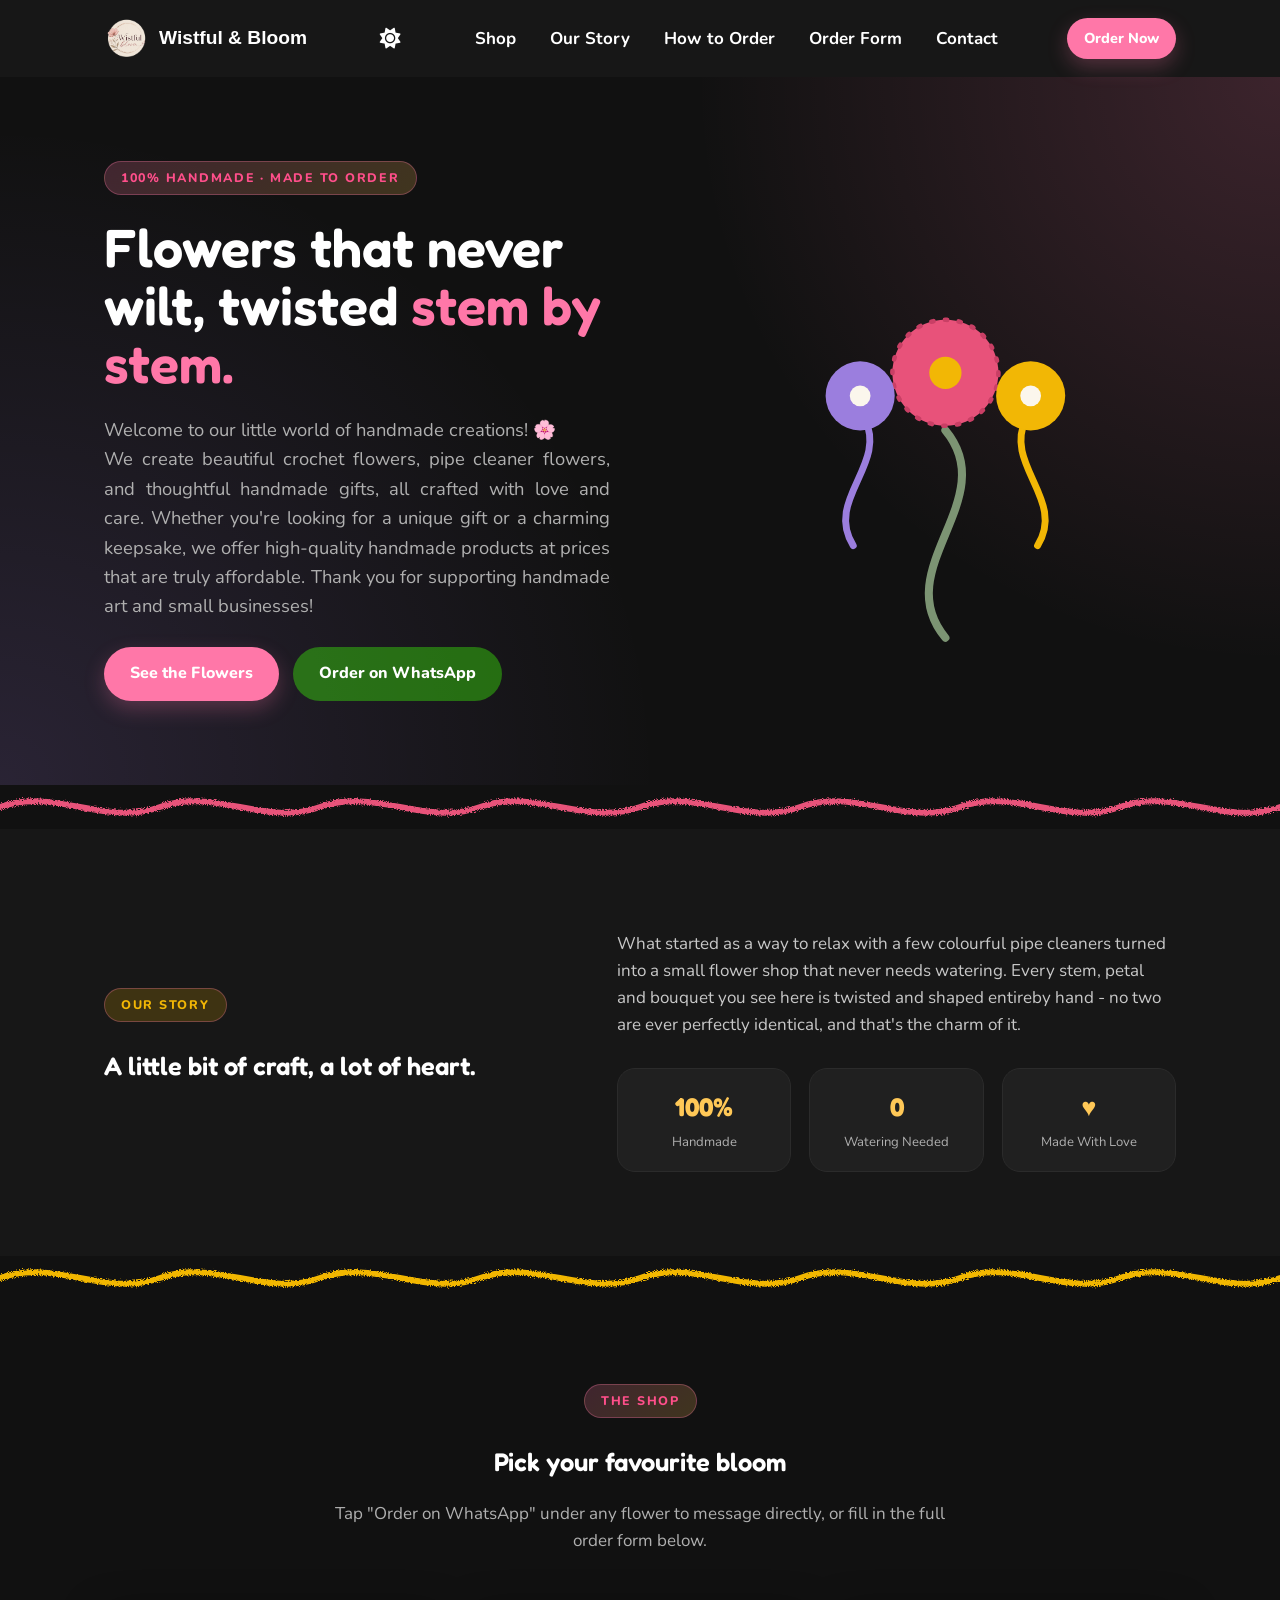
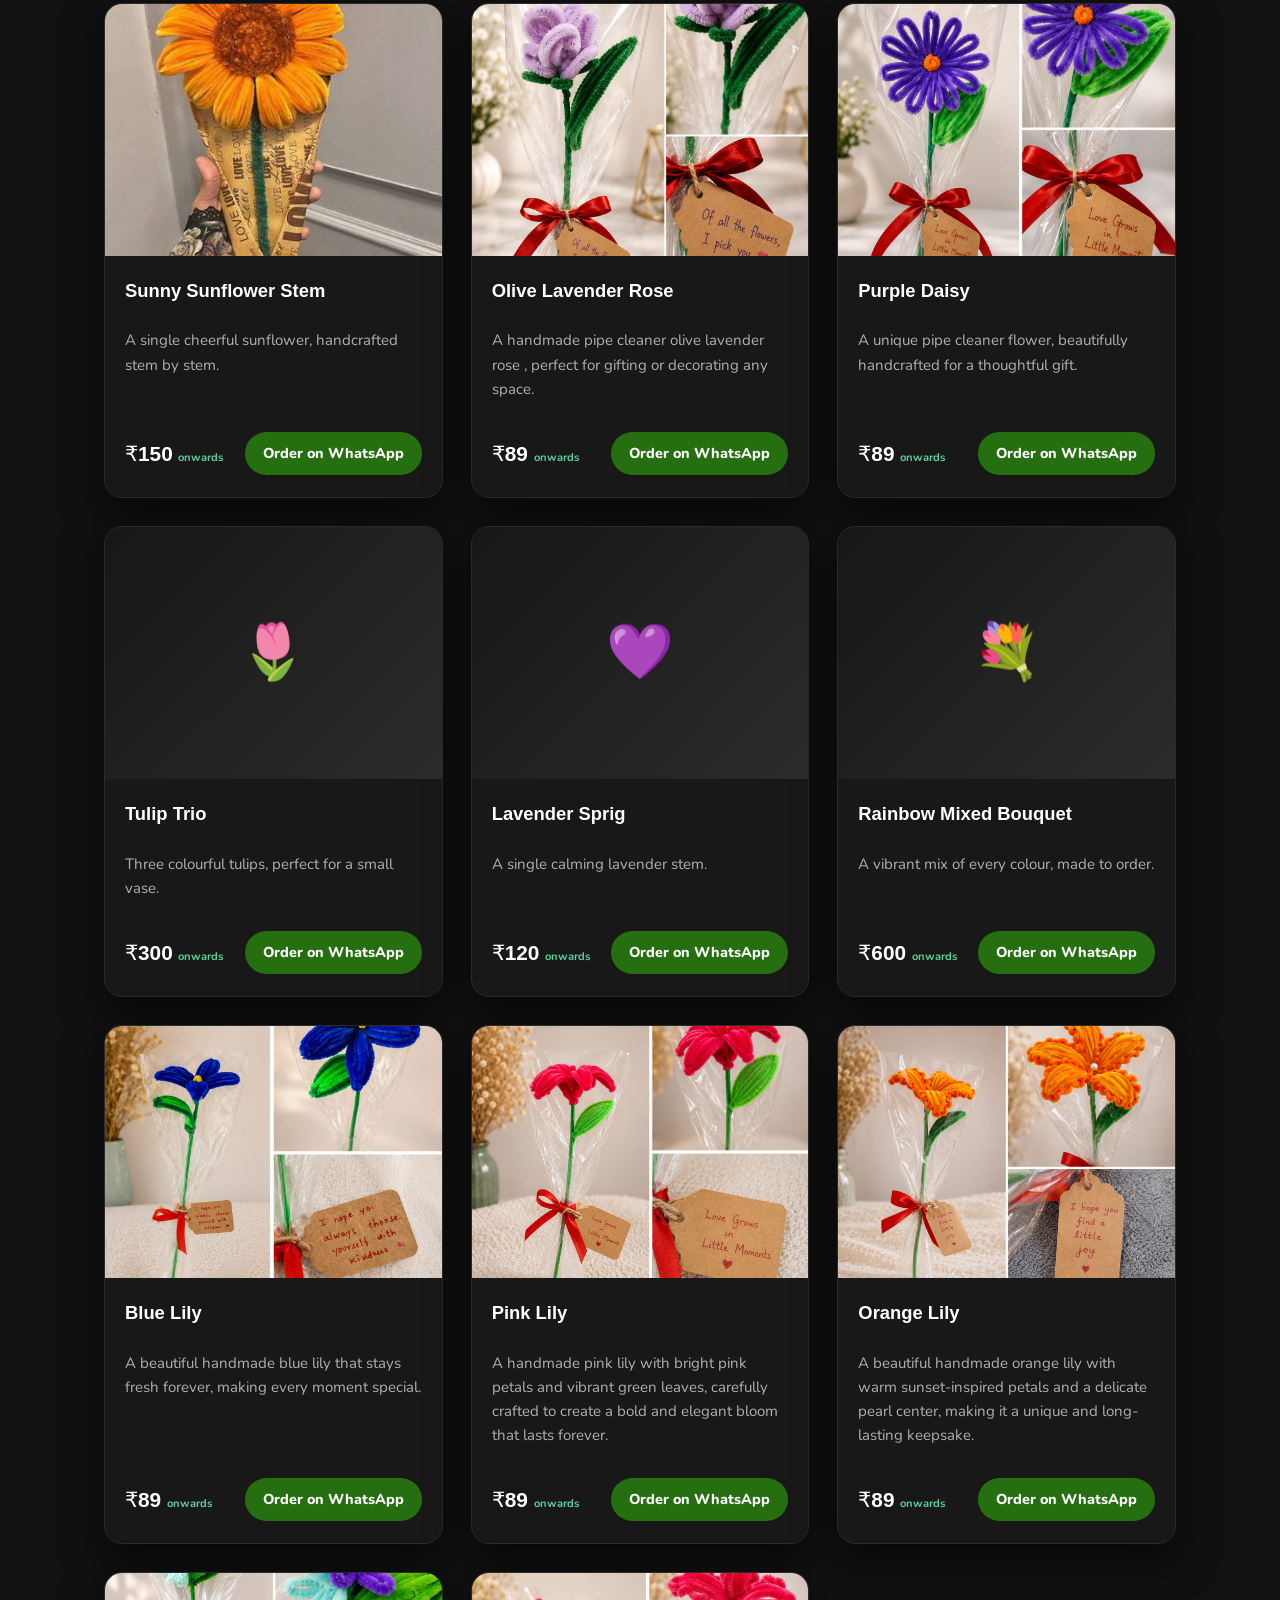
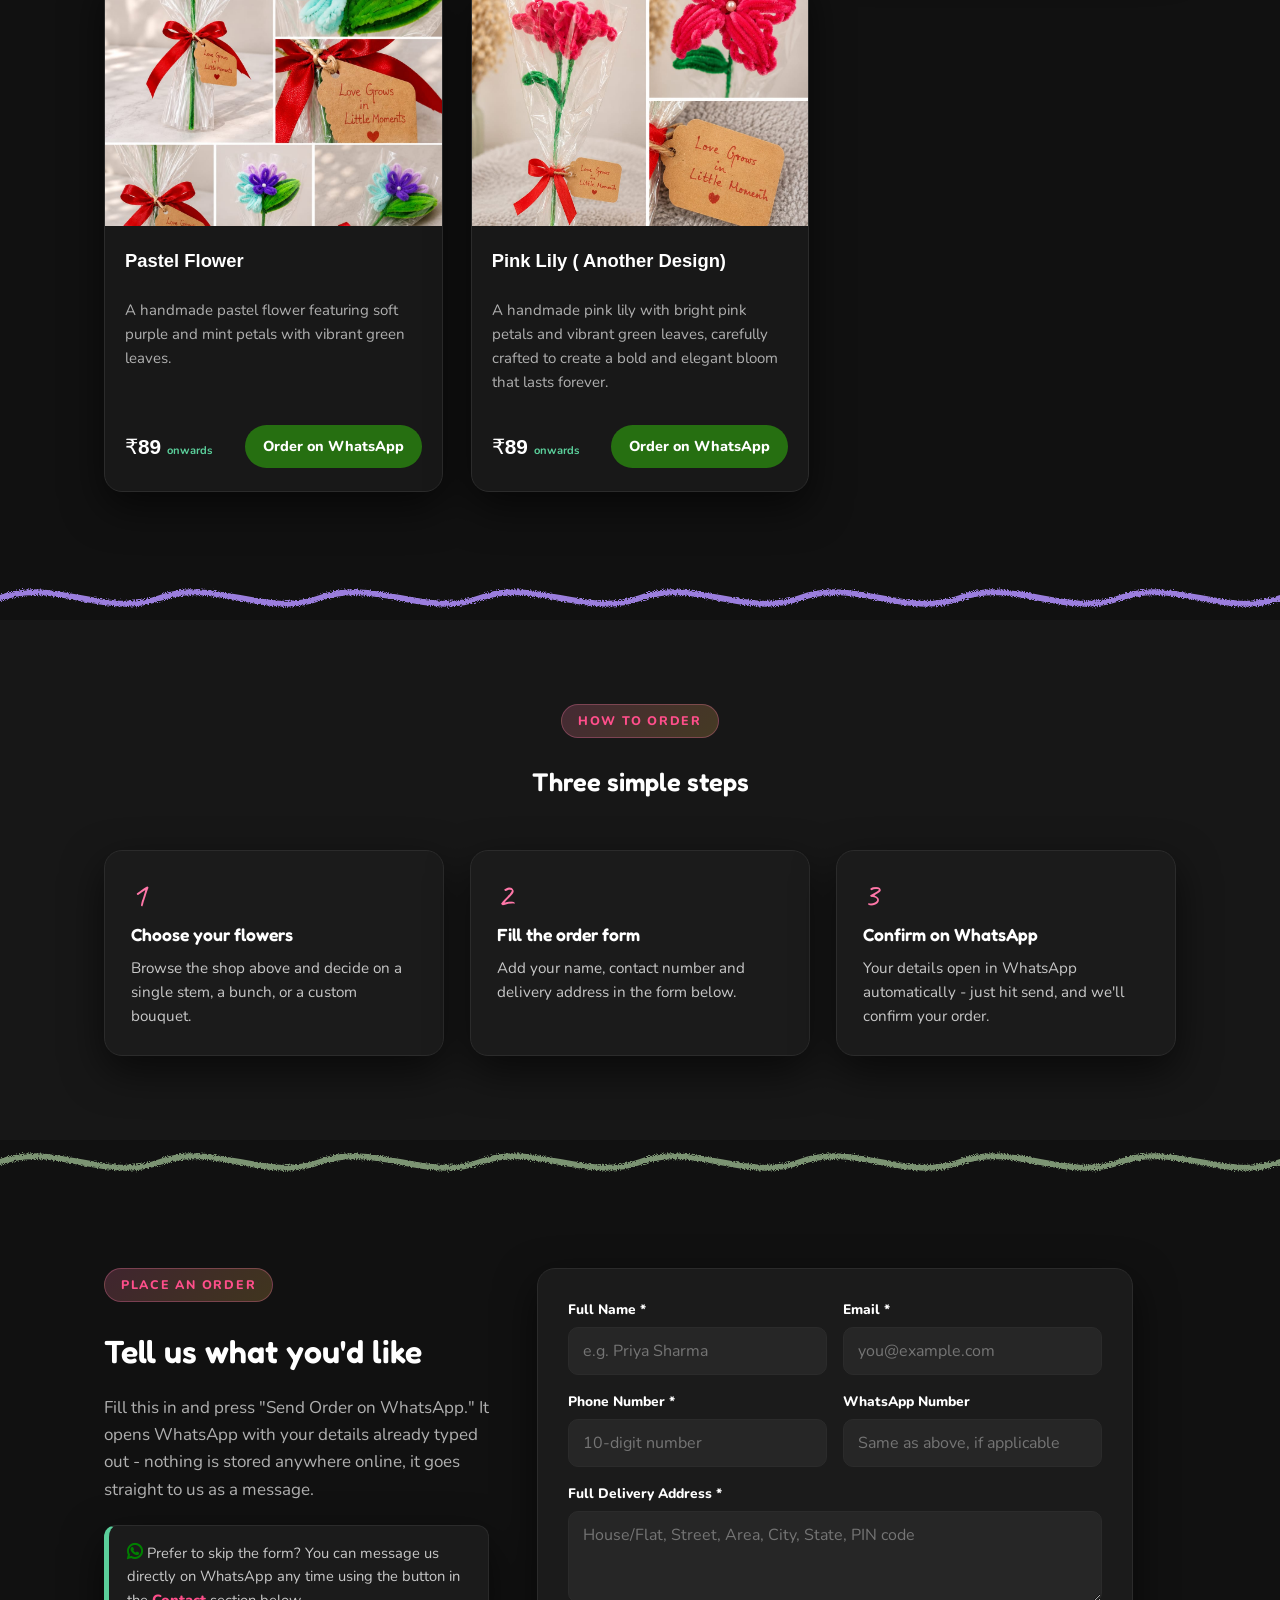
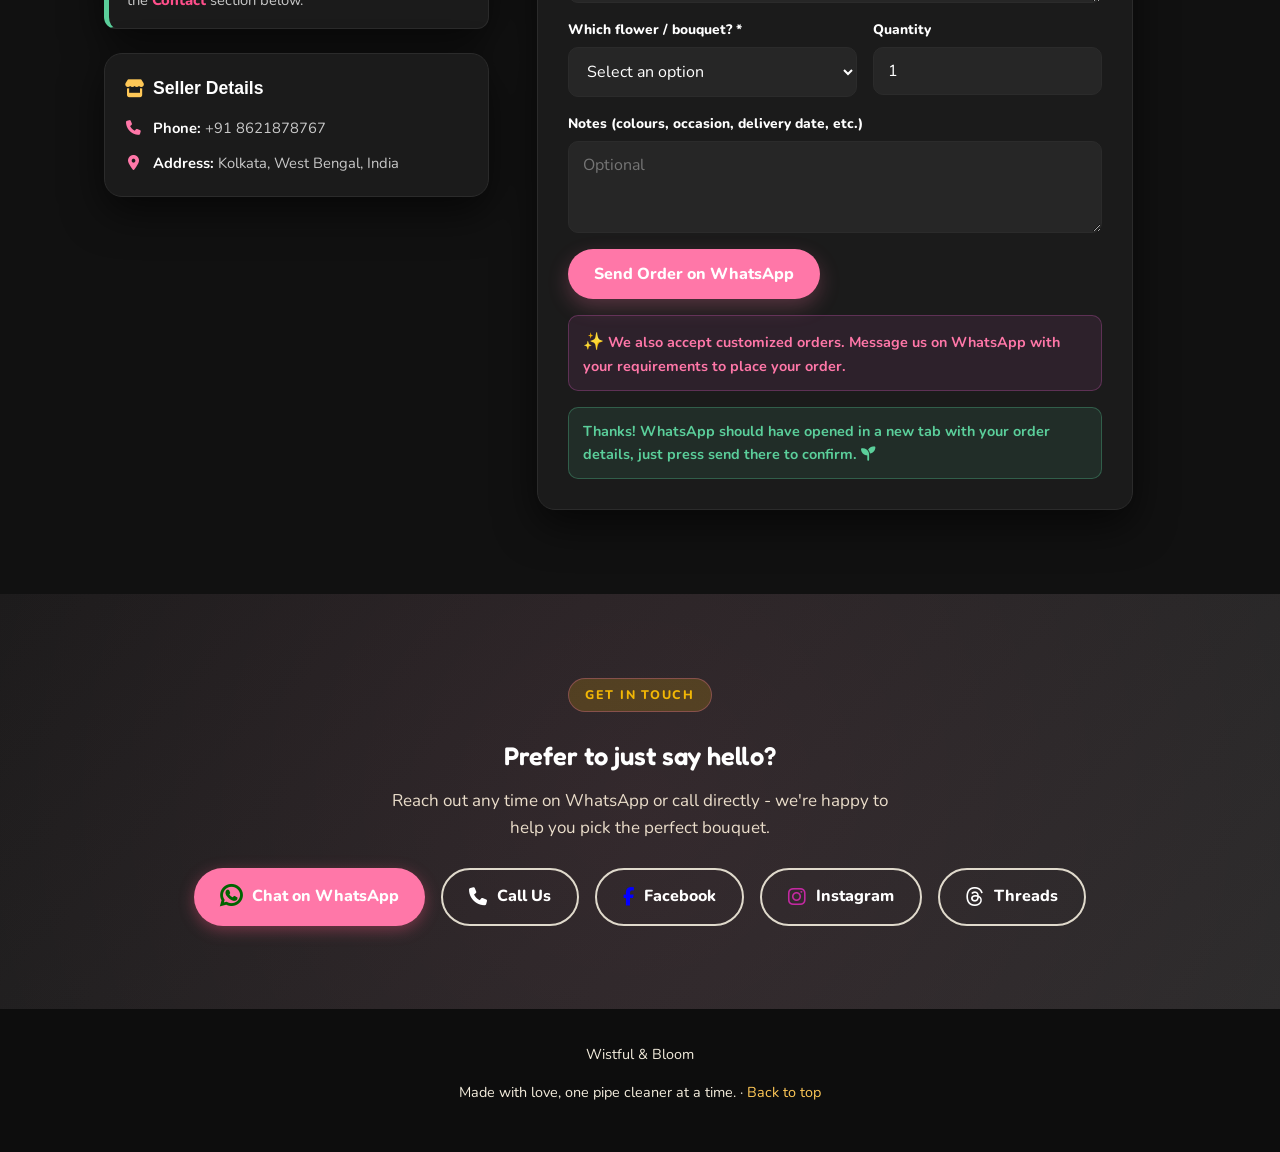
==== index.html @ 6678bbab "Add more product" ====
<!doctype html>
<html lang="en">

<head>
    <meta charset="UTF-8" />
    <meta name="viewport" content="width=device-width, initial-scale=1.0" />
    <title>Bloom &amp; Wire — Handmade Pipe Cleaner Flowers</title>
    <link rel="stylesheet" href="https://cdnjs.cloudflare.com/ajax/libs/font-awesome/6.7.2/css/all.min.css" />
    <meta name="description"
        content="Handmade pipe cleaner flowers and bouquets, made stem by stem. Order directly on WhatsApp." />

    <link rel="preconnect" href="https://fonts.googleapis.com" />
    <link rel="preconnect" href="https://fonts.gstatic.com" crossorigin />
    <link rel="stylesheet" href="BloomStyle.css">
    <link
        href="https://fonts.googleapis.com/css2?family=Fredoka:wght@500;600;700&family=Nunito:wght@400;600;700;800&family=Caveat:wght@600&display=swap"
        rel="stylesheet" />
    <link rel="icon" type="image/x-icon" href="images/LogoRound.png">
    <link href="https://googleapis.com" rel="stylesheet">

</head>

<body>
    <!-- Hidden SVG filter that gives every "wire divider" its fuzzy, chenille-stem texture -->
    <svg width="0" height="0" style="position: absolute">
        <filter id="fuzzy-filter" x="-20%" y="-200%" width="140%" height="500%">
            <feTurbulence type="fractalNoise" baseFrequency="0.9" numOctaves="2" seed="7" result="noise" />
            <feDisplacementMap in="SourceGraphic" in2="noise" scale="5" />
        </filter>
    </svg>

    <!-- ============================= NAV ============================= -->
    <header>
        <nav class="nav">
            <a href="#top" class="logo">
                <img src="images/LogoRound.png" alt="" style="height: 45px; width: 45px;" />
                <span id="nav-shop-name">Wistful &amp; Bloom</span>
            </a>

            <div class="nav-actions-wrapper" style="display: flex; align-items: center; gap: 15px;">
                <!-- Theme Toggle Button -->
                <button id="themeToggleBtn" class="theme-toggle-btn" aria-label="Toggle Theme"
                    style="background: none; border: none; font-size: 1.3rem; cursor: pointer; color: white;">
                    <i class="fa-solid fa-sun"></i>
                </button>

                <button class="menu-toggle" id="menuToggle" aria-label="Open menu" aria-expanded="false">
                    &#9776;
                </button>
            </div>

            <ul class="nav-links" id="navLinks">
                <li><a href="#shop">Shop</a></li>
                <li><a href="#story">Our Story</a></li>
                <li><a href="#how">How to Order</a></li>
                <li><a href="#order">Order Form</a></li>
                <li><a href="#contact">Contact</a></li>
            </ul>
            <div class="nav-cta">
                <a href="#order" class="btn btn-primary btn-sm" style="padding: 9px 17px;">Order Now</a>
            </div>
        </nav>
    </header>

    <!-- ============================= HERO ============================= -->
    <main id="top">
        <section class="hero">
            <div class="wrap hero-grid">
                <div>
                    <span class="eyebrow">100% Handmade &middot; Made to Order</span>
                    <h1>
                        Flowers that never wilt, twisted
                        <span class="accent">stem by stem.</span>
                    </h1>
                    <p class="lead">
                        Welcome to our little world of handmade creations!
                        <span>&#127800;</span><br>
                        We create beautiful crochet flowers, pipe cleaner flowers, 
                        and thoughtful handmade gifts, all crafted with love and care. 
                        Whether you're looking for a unique gift or a charming keepsake, 
                        we offer high-quality handmade products at prices that are truly affordable. 
                        Thank you for supporting handmade art and small businesses!
                    </p>
                    <div class="hero-actions">
                        <a href="#shop" class="btn btn-primary">See the Flowers</a>
                        <a href="#order" class="btn btn-dark">Order on WhatsApp</a>
                    </div>
                </div>
                <div class="hero-art" aria-hidden="true">
                    <svg viewBox="0 0 400 400">
                        <g stroke-linecap="round" fill="none">
                            <path d="M200 380 C 150 320, 250 260, 200 200" stroke="#7C9473" stroke-width="7" />
                            <circle cx="200" cy="150" r="46" fill="#E8527A" />
                            <circle cx="200" cy="150" r="46" fill="none" stroke="#C93F65" stroke-width="4"
                                stroke-dasharray="2 10" />
                            <circle cx="200" cy="150" r="14" fill="#F2B705" />
                            <path d="M120 300 C 95 260, 150 230, 130 190" stroke="#9B7EDE" stroke-width="6" />
                            <circle cx="126" cy="170" r="30" fill="#9B7EDE" />
                            <circle cx="126" cy="170" r="9" fill="#FBF6EC" />
                            <path d="M280 300 C 305 260, 250 230, 270 190" stroke="#F2B705" stroke-width="6" />
                            <circle cx="274" cy="170" r="30" fill="#F2B705" />
                            <circle cx="274" cy="170" r="9" fill="#FBF6EC" />
                        </g>
                    </svg>
                </div>
            </div>
        </section>

        <div class="wire-divider" aria-hidden="true">
            <svg viewBox="0 0 1440 44" preserveAspectRatio="none">
                <path class="wire-path" stroke="#E8527A"
                    d="M0,22 C 60,2 120,42 180,22 C240,2 300,42 360,22 C420,2 480,42 540,22 C600,2 660,42 720,22 C780,2 840,42 900,22 C960,2 1020,42 1080,22 C1140,2 1200,42 1260,22 C1320,2 1380,42 1440,22" />
            </svg>
        </div>

        <!-- ============================= STORY ============================= -->
        <section class="story" id="story">
            <div class="wrap story-grid">
                <div>
                    <span class="eyebrow" style="background: rgba(242, 183, 5, 0.18); color: #f2b705">Our Story</span>
                    <h2>A little bit of craft, a lot of heart.</h2>
                </div>
                <div>
                    <p id="story-text" class="story-text">
                        What started as a way to relax with a few colourful pipe cleaners
                        turned into a small flower shop that never needs watering. Every
                        stem, petal and bouquet you see here is twisted and shaped
                        entireby hand - no two are ever perfectly identical, and that's
                        the charm of it.
                        <em></em>
                    </p>
                    <div class="story-facts">
                        <div class="fact">
                            <div class="num">100%</div>
                            <div class="label">Handmade</div>
                        </div>
                        <div class="fact">
                            <div class="num">0</div>
                            <div class="label">Watering Needed</div>
                        </div>
                        <div class="fact">
                            <div class="num">&hearts;</div>
                            <div class="label">Made With Love</div>
                        </div>
                    </div>
                </div>
            </div>
        </section>

        <div class="wire-divider" aria-hidden="true">
            <svg viewBox="0 0 1440 44" preserveAspectRatio="none">
                <path class="wire-path" stroke="#F2B705"
                    d="M0,22 C 60,2 120,42 180,22 C240,2 300,42 360,22 C420,2 480,42 540,22 C600,2 660,42 720,22 C780,2 840,42 900,22 C960,2 1020,42 1080,22 C1140,2 1200,42 1260,22 C1320,2 1380,42 1440,22" />
            </svg>
        </div>

        <!-- ============================= SHOP ============================= -->
        <section class="shop" id="shop">
            <div class="wrap">
                <div class="shop-head">
                    <span class="eyebrow">The Shop</span>
                    <h2>Pick your favourite bloom</h2>
                    <p>
                        Tap "Order on WhatsApp" under any flower to message directly, or
                        fill in the full order form below.
                    </p>
                </div>
                <div class="grid-products" id="productGrid">
                </div>
            </div>
        </section>

        <div class="wire-divider" aria-hidden="true">
            <svg viewBox="0 0 1440 44" preserveAspectRatio="none">
                <path class="wire-path" stroke="#9B7EDE"
                    d="M0,22 C 60,2 120,42 180,22 C240,2 300,42 360,22 C420,2 480,42 540,22 C600,2 660,42 720,22 C780,2 840,42 900,22 C960,2 1020,42 1080,22 C1140,2 1200,42 1260,22 C1320,2 1380,42 1440,22" />
            </svg>
        </div>

        <!-- ============================= HOW TO ORDER ============================= -->
        <section class="how" id="how">
            <div class="wrap">
                <div class="shop-head">
                    <span class="eyebrow">How To Order</span>
                    <h2>Three simple steps</h2>
                </div>
                <div class="how-steps">
                    <div class="step">
                        <div class="step-num">1</div>
                        <h3>Choose your flowers</h3>
                        <p>
                            Browse the shop above and decide on a single stem, a bunch, or a
                            custom bouquet.
                        </p>
                    </div>
                    <div class="step">
                        <div class="step-num">2</div>
                        <h3>Fill the order form</h3>
                        <p>
                            Add your name, contact number and delivery address in the form
                            below.
                        </p>
                    </div>
                    <div class="step">
                        <div class="step-num">3</div>
                        <h3>Confirm on WhatsApp</h3>
                        <p>
                            Your details open in WhatsApp automatically - just hit send, and
                            we'll confirm your order.
                        </p>
                    </div>
                </div>
            </div>
        </section>

        <div class="wire-divider" aria-hidden="true">
            <svg viewBox="0 0 1440 44" preserveAspectRatio="none">
                <path class="wire-path" stroke="#7C9473"
                    d="M0,22 C 60,2 120,42 180,22 C240,2 300,42 360,22 C420,2 480,42 540,22 C600,2 660,42 720,22 C780,2 840,42 900,22 C960,2 1020,42 1080,22 C1140,2 1200,42 1260,22 C1320,2 1380,42 1440,22" />
            </svg>
        </div>

        <!-- ============================= ORDER FORM ============================= -->
        <section id="order">
            <div class="wrap order-wrap">
                <div class="order-info">
                    <span class="eyebrow">Place An Order</span>
                    <h2>Tell us what you'd like</h2>
                    <p>
                        Fill this in and press "Send Order on WhatsApp." It opens WhatsApp
                        with your details already typed out - nothing is stored anywhere
                        online, it goes straight to us as a message.
                    </p>
                    <div class="whatsapp-note">
                        <i class="fa-brands fa-whatsapp" style="color: green; font-weight: 700; font-size: large;"></i>
                        Prefer to skip the form? You can message us directly on WhatsApp
                        any time using the button in the
                        <a href="#contact"
                            style="color: var(--coral-dark); font-weight: 800; text-decoration: none;">Contact</a>
                        section below.
                    </div>

                    <!-- Dynamic Seller Info Box -->
                    <div class="seller-info-box">
                        <h3><i class="fa-solid fa-store" style="color: var(--sun);"></i> Seller Details</h3>
                        <ul class="seller-details-list">
                            <li>
                                <i class="fa-solid fa-phone"></i>
                                <span><strong>Phone:</strong> <span id="seller-phone"></span></span>
                            </li>
                            <li>
                                <i class="fa-solid fa-location-dot"></i>
                                <span><strong>Address:</strong> <span id="seller-address"></span></span>
                            </li>
                        </ul>
                    </div>
                </div>

                <form class="order-form" id="orderForm">
                    <div class="field-row">
                        <div class="field">
                            <label for="fullName">Full Name *</label>
                            <input type="text" id="fullName" name="fullName" required placeholder="e.g. Priya Sharma" />
                        </div>
                        <div class="field">
                            <label for="email">Email *</label>
                            <input type="email" id="email" name="email" required placeholder="you@example.com" />
                        </div>
                    </div>

                    <div class="field-row">
                        <div class="field">
                            <label for="phone">Phone Number *</label>
                            <input type="tel" id="phone" name="phone" required placeholder="10-digit number" />
                        </div>
                        <div class="field">
                            <label for="whatsapp">WhatsApp Number </label>
                            <input type="tel" id="whatsapp" name="whatsapp"
                                placeholder="Same as above, if applicable" />
                        </div>
                    </div>

                    <div class="field">
                        <label for="address">Full Delivery Address *</label>
                        <textarea id="address" name="address" rows="3" required
                            placeholder="House/Flat, Street, Area, City, State, PIN code"></textarea>
                    </div>

                    <div class="field-row">
                        <div class="field">
                            <label for="product">Which flower / bouquet? *</label>
                            <select id="product" name="product" required>
                                <option value="" disabled selected>Select an option</option>
                                <option value="Custom / Other (see notes)">
                                    Custom / Other (see notes)
                                </option>
                            </select>
                        </div>
                        <div class="field">
                            <label for="quantity">Quantity</label>
                            <input type="number" name="quantity" min="1" step="1" value="1" required>
                        </div>
                    </div>

                    <div class="field">
                        <label for="notes">Notes (colours, occasion, delivery date, etc.)</label>
                        <textarea id="notes" name="notes" rows="3" placeholder="Optional"></textarea>
                    </div>

                    <button type="submit" class="btn btn-primary" style="justify-self: start">
                        Send Order on WhatsApp
                    </button>
                    <div class="form-msg information" id="formMsg">
                        <span style="font-size: 17px;">&#10024;</span>
                        We also accept customized orders.
                        Message us on WhatsApp with your requirements to place your order.
                    </div>
                    <div class="form-msg success" id="formMsg">
                        Thanks! WhatsApp should have opened in a new tab with your order
                        details, just press send there to confirm.
                        <i class="fa-solid fa-seedling"></i>
                    </div>
                </form>
            </div>
        </section>

        <!-- ============================= CONTACT ============================= -->
        <section class="contact" id="contact">
            <div class="wrap">
                <span class="eyebrow" style="background: rgba(242, 183, 5, 0.18); color: #f2b705">Get In Touch</span>
                <h2>Prefer to just say hello?</h2>
                <p>
                    Reach out any time on WhatsApp or call directly - we're happy to
                    help you pick the perfect bouquet.
                </p>
                <div class="contact-buttons">
                    <a href="#" id="waContactBtn" class="btn btn-primary" target="_blank" rel="noopener">
                        <i class="fa-brands fa-whatsapp"
                            style="color: darkgreen; font-weight: 900; font-size: 25px"></i>
                        <span class="btn-text">Chat on WhatsApp</span>
                    </a>
                    <a href="#" id="callBtn" class="btn btn-outline"><i class="fa-solid fa-phone"
                            style="font-size: 18px"></i>
                        <span class="btn-text">Call Us</span></a>
                    <a href="https://www.facebook.com/profile.php?id=61592627278956" class="btn btn-outline" target="_blank"
                        rel="noopener">
                        <i class="fa-brands fa-facebook-f" style="color: rgb(4, 0, 255); font-size: 18px"></i>
                        <span class="btn-text">Facebook</span>
                    </a>
                    <a href="https://www.instagram.com/wistfulbloomshop?igsh=NGZ3ZnliYm9xcTk3&utm_source=ig_contact_invite" class="btn btn-outline" target="_blank"
                        rel="noopener">
                        <i class="fa-brands fa-instagram" style="font-size: 20px; color: #c429a2; fill: #c32aa3"></i>
                        <span class="btn-text">Instagram</span>
                    </a>
                    <a href="https://www.threads.com/@wistfulbloomshop?invite=0" class="btn btn-outline" target="_blank"
                        rel="noopener">
                        <i class="fa-brands fa-threads" style="font-size: 20px; color: #fff"></i>
                        <span class="btn-text">Threads</span>
                    </a>
                </div>
            </div>
        </section>
    </main>

    <footer>
        <div id="footerShopName">Wistful &amp; Bloom</div>
        <p>
            Made with love, one pipe cleaner at a time. &middot;
            <a href="#top">Back to top</a>
        </p>
    </footer>

    <!-- ============================= AMAZON-STYLE PRODUCT MODAL ============================= -->
    <div id="productModal" class="modal-overlay" aria-hidden="true">
        <div class="modal-content">
            <button class="modal-close" id="modalClose" aria-label="Close Window">&times;</button>
            <div class="modal-body">
                <div class="modal-gallery">
                    <div class="modal-thumbnails" id="modalThumbnails"></div>
                    <div class="modal-main-image-wrap">
                        <button class="modal-nav-btn prev" id="modalPrev" aria-label="Previous Image">&#10094;</button>
                        <img id="modalMainImg" src="" alt="Product View" />
                        <button class="modal-nav-btn next" id="modalNext" aria-label="Next Image">&#10095;</button>
                    </div>
                </div>
                <div class="modal-details">
                    <h2 id="modalTitle"></h2>
                    <div class="modal-price" id="modalPrice"></div>
                    <p id="modalDesc"></p>
                    <a class="btn btn-dark" id="modalWaBtn" href="#" style="margin-top: 15px; width: 100%; justify-content: center;">Order on WhatsApp</a>
                </div>
            </div>
        </div>
    </div>

    <script src="BloomScript.js"></script>
</body>

</html>
---- BloomStyle.css ----
/* Dark Theme (Default) */
:root {
    --moss: #1a1a1a;
    --moss-dark: #0d0d0d;
    --paper: #111111;
    --paper-soft: #1c1c1c;
    --coral: #ff77a8;
    --coral-dark: #ff4f8b;
    --sun: #ffc857;
    --lavender: #b68cff;
    --sage: #5bcf9b;
    --ink: #f7f7f7;
    --card: #181818;
    --border: #2b2b2b;
    --radius: 18px;
    --shadow: 0 15px 40px rgba(0, 0, 0, 0.6);
    
    --bg-main: #111111;
    --bg-alt: #171717;
    --bg-nav: rgba(17, 17, 17, 0.95);
    --bg-card: #181818;
    --bg-box: #1b1b1b;
    --bg-input: #262626;
    --border-color: #2b2b2b;
    --text-primary: #ffffff;
    --text-secondary: #c8c8c8;
    --text-muted: #b0b0b0;
    --btn-outline-text: #ffffff;
    --btn-outline-border: rgba(255, 255, 255, 0.2);
    --btn-outline-hover: rgba(255, 255, 255, 0.08);
}

/* Light Theme Variables */
body.light-theme {
    --bg-main: #FBF6EC;             /* --paper */
    --bg-alt: #F3ECDC;              /* --paper-soft */
    --bg-nav: rgba(251, 246, 236, 0.95); /* --paper transparent */
    --bg-card: #ffffff;
    --bg-box: #ffffff;
    --bg-input: #F3ECDC;            /* --paper-soft */
    --border-color: #7C9473;        /* --sage */
    --text-primary: #2B2A28;        /* --ink */
    --text-secondary: #2B2A28;      /* --ink */
    --text-muted: #213228;          /* --moss-dark */
    --btn-outline-text: #2b2a28;    /* --ink */
    --btn-outline-border: rgba(43, 42, 40, 0.2);
    --btn-outline-hover: rgba(43, 42, 40, 0.05);
    --shadow: 0 10px 30px rgba(43, 42, 40, 0.12);
    --moss: #2F4538;                /* --moss */
    --moss-dark: #213228;           /* --moss-dark */
}

body.light-theme .hero {
    background: 
        radial-gradient(circle at top right, rgba(242, 183, 5, 0.12), transparent 45%),   /* Soft Sun Glow */
        radial-gradient(circle at bottom left, rgba(155, 126, 222, 0.1), transparent 40%), /* Soft Lavender Glow */
        var(--bg-main);
}

* {
    box-sizing: border-box;
}

html {
    scroll-behavior: smooth;
}

body {
    margin: 0;
    background: var(--bg-main);
    color: var(--text-secondary);
    font-family: "Nunito", sans-serif;
    font-size: 17px;
    line-height: 1.6;
    transition: background 0.3s ease, color 0.3s ease;
}

h1, h2, h3, .display {
    font-family: "Fredoka", sans-serif;
    font-weight: 600;
    margin: 0 0 0.4em 0;
    color: var(--text-primary);
}

.handwritten {
    font-family: "Caveat", cursive;
    font-weight: 600;
}

a {
    color: inherit;
    transition: color 0.2s ease;
}

img {
    max-width: 100%;
    display: block;
}

.wrap {
    max-width: 1120px;
    margin: 0 auto;
    padding: 0 24px;
}

section {
    padding: 84px 0;
}

/* ---------- CUSTOM ANIMATIONS & HIGHLIGHTS ---------- */

/* 1. "100% Handmade · Made to Order" Animated Badge */
.eyebrow {
    display: inline-block;
    font-family: "Nunito", sans-serif;
    font-weight: 800;
    letter-spacing: 0.14em;
    text-transform: uppercase;
    font-size: 0.78rem;
    color: var(--coral-dark);
    background: linear-gradient(135deg, rgba(255, 119, 168, 0.2), rgba(255, 200, 87, 0.2));
    padding: 6px 16px;
    border-radius: 999px;
    margin-bottom: 16px;
    border: 1px solid rgba(255, 119, 168, 0.3);
    position: relative;
    overflow: hidden;
    animation: badgePop 0.8s cubic-bezier(0.34, 1.56, 0.64, 1) forwards, pulseGlow 3s infinite ease-in-out 0.8s;
}

.eyebrow::before {
    content: '';
    position: absolute;
    top: 0;
    left: -100%;
    width: 60%;
    height: 100%;
    background: linear-gradient(90deg, transparent, rgba(255, 255, 255, 0.4), transparent);
    animation: shimmer 3.5s infinite;
}

/* 2. SECTION HEADINGS ANIMATION */
.story h2, 
.shop-head h2, 
.how h2, 
.order-info h2, 
.contact h2 {
    transition: transform 0.3s cubic-bezier(0.34, 1.56, 0.64, 1), letter-spacing 0.3s ease;
    animation: revealTitle 0.9s ease-out forwards;
}

.story h2:hover, 
.shop-head h2:hover, 
.how h2:hover, 
.order-info h2:hover, 
.contact h2:hover {
    transform: scale(1.02);
    letter-spacing: 0.02em;
}

/* 3. SECTION CONTAINER REVEALS */
.story-grid,
.grid-products,
.how-steps,
.order-wrap,
.contact .wrap {
    animation: fadeSlideUp 0.9s cubic-bezier(0.16, 1, 0.3, 1) forwards;
}

/* ANIMATED BUTTONS */
.btn {
    display: inline-flex;
    align-items: center;
    gap: 10px;
    font-family: "Nunito";
    font-weight: 800;
    font-size: 1rem;
    padding: 14px 26px;
    border-radius: 999px;
    border: none;
    cursor: pointer;
    text-decoration: none;
    transition: transform 0.2s cubic-bezier(0.34, 1.56, 0.64, 1), box-shadow 0.25s ease, background 0.3s ease;
    will-change: transform;
}

.btn:hover {
    transform: translateY(-3px) scale(1.02);
}

.btn:active {
    transform: translateY(0) scale(0.97);
}

.btn:focus-visible {
    outline: 3px solid var(--sun);
    outline-offset: 3px;
}

.btn-primary {
    background: var(--coral);
    color: #fff;
    box-shadow: 0 8px 20px rgba(255, 119, 168, 0.25);
    position: relative;
    overflow: hidden;
}

.btn-primary::after {
    content: '';
    position: absolute;
    top: -50%;
    left: -60%;
    width: 50%;
    height: 200%;
    background: rgba(255, 255, 255, 0.25);
    transform: rotate(30deg);
    transition: transform 0.6s ease;
    pointer-events: none;
}

.btn-primary:hover::after {
    transform: rotate(30deg) translate(300%, -50%);
}

.btn-primary:hover {
    background: var(--coral-dark);
    box-shadow: 0 12px 25px rgba(255, 119, 168, 0.4);
}

.btn-outline {
    background: transparent;
    color: var(--btn-outline-text);
    border: 2px solid var(--btn-outline-border);
}

.btn-outline:hover {
    background: var(--btn-outline-hover);
    border-color: var(--btn-outline-text);
}

.btn-dark {
    background: var(--moss);
    color: var(--text-primary);
}

body:not(.light-theme) .btn-dark {
    color: #ffffff;
}

.btn-dark:hover {
    background: var(--moss-dark);
}

.btn-sm {
    padding: 10px 18px;
    font-size: 0.9rem;
}

/* ---------- NAV ---------- */
header {
    position: sticky;
    top: 0;
    z-index: 50;
    background: var(--bg-nav);
    border-bottom: 1px solid var(--border-color);
    backdrop-filter: blur(15px);
    transition: background 0.3s ease, border 0.3s ease;
    background: var(--bg-alt); 
    border-bottom: 1px solid var(--shadow);
}

.nav {
    display: flex;
    align-items: center;
    justify-content: space-between;
    padding: 16px 24px;
    max-width: 1120px;
    margin: 0 auto;
}

.logo {
    display: flex;
    align-items: center;
    gap: 10px;
    font-family: Tahoma, Verdana, sans-serif;
    font-weight: 600;
    font-size: 1.2rem;
    color: var(--text-primary);
    text-decoration: none;
    transition: transform 0.25s ease;
}

.logo:hover {
    transform: scale(1.04);
}

.nav-links {
    display: flex;
    gap: 30px;
    list-style: none;
    margin: 0;
    padding: 0;
    font-weight: 700;
}

.nav-links a {
    position: relative;
    text-decoration: none;
    padding: 6px 2px;
    border-bottom: 2px solid transparent;
    color: var(--text-primary);
    transition: color 0.25s ease;
}

.nav-links a::after {
    content: '';
    position: absolute;
    bottom: -2px;
    left: 0;
    width: 0;
    height: 2px;
    background-color: var(--coral);
    transition: width 0.3s cubic-bezier(0.4, 0, 0.2, 1);
}

.nav-links a:hover {
    color: var(--coral);
}

.nav-links a:hover::after {
    width: 100%;
}

.nav-cta {
    display: flex;
    align-items: center;
    gap: 14px;
}

.menu-toggle {
    display: none;
    background: none;
    border: none;
    font-size: 1.6rem;
    cursor: pointer;
    color: var(--text-primary);
    transition: transform 0.2s ease;
}

.menu-toggle:active {
    transform: scale(0.9);
}

.theme-toggle-btn {
    transition: transform 0.3s cubic-bezier(0.34, 1.56, 0.64, 1);
}

.theme-toggle-btn:hover {
    transform: rotate(20deg) scale(1.15);
}

body.light-theme #themeToggleBtn {
    color: #1a1a1a !important;
}

@media (max-width: 820px) {
    .nav-links {
        position: absolute;
        top: 100%;
        left: 0;
        right: 0;
        background: var(--bg-main);
        flex-direction: column;
        gap: 0;
        padding: 8px 24px 20px;
        border-bottom: 1px solid var(--border-color);
        display: none;
        animation: fadeInDown 0.3s ease forwards;
    }

    .nav-links.open {
        display: flex;
    }

    .nav-links a {
        display: block;
        padding: 12px 0;
        border-bottom: 1px solid var(--border-color);
    }

    .menu-toggle {
        display: block;
    }

    .nav-cta {
        display: none;
    }
}

/* ---------- FUZZY WIRE DIVIDER ---------- */
.wire-divider {
    width: 100%;
    height: 44px;
    overflow: hidden;
    line-height: 0;
}

.wire-divider svg {
    width: 100%;
    height: 100%;
    display: block;
}

.wire-path {
    fill: none;
    stroke-width: 6;
    stroke-linecap: round;
    filter: url(#fuzzy-filter);
    transition: stroke 0.3s ease;
}

/* ---------- HERO ---------- */
.hero {
    background: var(--bg-main);
}

body:not(.light-theme) .hero {
    background:
        radial-gradient(circle at top right, rgba(255, 119, 168, 0.18), transparent 40%),
        radial-gradient(circle at bottom left, rgba(182, 140, 255, 0.15), transparent 45%),
        var(--bg-main);
}

.hero-grid {
    display: grid;
    grid-template-columns: 1.1fr 0.9fr;
    gap: 48px;
    align-items: center;
}

.hero h1 {
    font-size: clamp(2.2rem, 4.2vw, 3.4rem);
    line-height: 1.08;
    color: var(--text-primary);
    animation: fadeInLeft 0.8s ease forwards;
    animation-delay: 0.15s;
    opacity: 0;
}

.hero p {
    color: var(--text-secondary);
}

.hero h1 .accent {
    color: #ff77a8;
}

.hero p.lead {
    text-align: justify;
    font-size: 1.15rem;
    max-width: 46ch;
    color: var(--text-muted);
    animation: fadeInLeft 0.8s ease forwards;
    animation-delay: 0.3s;
    opacity: 0;
}

.hero-actions {
    display: flex;
    gap: 14px;
    margin-top: 26px;
    flex-wrap: wrap;
    animation: fadeInUp 0.8s ease forwards;
    animation-delay: 0.45s;
    opacity: 0;
}

.hero-art {
    position: relative;
    aspect-ratio: 1/1;
    display: flex;
    align-items: center;
    justify-content: center;
    animation: fadeInUp 1s ease forwards 0.2s, floatAnimation 6s ease-in-out infinite 1.2s;
    opacity: 0;
}

.hero-art svg {
    width: 100%;
    height: 100%;
}

@media (max-width: 820px) {
    .hero-grid {
        grid-template-columns: 1fr;
        text-align: center;
    }

    .hero p.lead {
        margin-left: auto;
        margin-right: auto;
    }

    .hero-actions {
        justify-content: center;
    }

    .hero-art {
        max-width: 340px;
        margin: 0 auto;
    }
}

/* ---------- OUR STORY ---------- */
.story {
    background: var(--bg-alt);
    color: var(--text-secondary);
    transition: background 0.3s ease;
}

.story h2 {
    color: var(--text-primary);
}

.story-grid {
    display: grid;
    grid-template-columns: 0.9fr 1.1fr;
    gap: 56px;
    align-items: center;
}

.story p {
    color: var(--text-secondary);
}

.story-facts {
    display: grid;
    grid-template-columns: repeat(3, 1fr);
    gap: 18px;
    margin-top: 30px;
}

.fact {
    background: rgba(255, 255, 255, 0.04);
    border: 1px solid var(--border-color);
    border-radius: var(--radius);
    padding: 18px;
    text-align: center;
    transition: transform 0.3s cubic-bezier(0.34, 1.56, 0.64, 1), background 0.3s ease, border-color 0.3s ease;
}

.fact:hover {
    transform: translateY(-5px);
    border-color: var(--coral);
}

body.light-theme .fact {
    background: rgba(0, 0, 0, 0.02);
}

.fact .num {
    font-family: "Fredoka";
    font-size: 1.6rem;
    color: var(--sun);
    font-weight: 700;
}

body.light-theme .fact .num {
    color: var(--coral-dark);
}

.fact .label {
    font-size: 0.82rem;
    color: var(--text-muted);
    margin-top: 4px;
}

@media (max-width: 820px) {
    .story-grid {
        grid-template-columns: 1fr;
    }
}

/* ---------- THE SHOP ---------- */
.shop {
    background: var(--bg-main);
}

.shop-head {
    text-align: center;
    max-width: 640px;
    margin: 0 auto 48px;
}

.shop-head h2 {
    text-align: center;
}

.shop-head p {
    color: var(--text-muted);
}

.grid-products {
    display: grid;
    grid-template-columns: repeat(3, 1fr);
    gap: 28px;
}

.card {
    border-radius: var(--radius);
    overflow: hidden;
    display: flex;
    flex-direction: column;
    background: var(--bg-card);
    border: 1px solid var(--border-color);
    box-shadow: var(--shadow);
    transition: transform 0.35s cubic-bezier(0.34, 1.56, 0.64, 1), box-shadow 0.35s ease, background 0.3s ease, border-color 0.3s ease;
}

.card-body h3 {
    color: var(--text-primary);
    font-family: "Trebuchet MS", Helvetica, sans-serif;
    font-weight: 700;
    font-size: 1.3rem;
}

.card-body .desc {
    color: var(--text-secondary);
}

.card-media {
    aspect-ratio: 4/3;
    background: linear-gradient(135deg, var(--bg-alt), var(--border-color));
    display: flex;
    align-items: center;
    justify-content: center;
    position: relative;
    overflow: hidden;
    cursor: pointer;
}

.card-media img {
    width: 100%;
    height: 100%;
    object-fit: cover;
    transition: transform 0.5s ease;
}

.card-media .placeholder-emoji {
    font-size: 3.4rem;
    transition: transform 0.3s cubic-bezier(0.34, 1.56, 0.64, 1);
}

.card-body {
    padding: 20px 20px 22px;
    display: flex;
    flex-direction: column;
    gap: 8px;
    flex: 1;
}

.card-body h3 {
    font-size: 1.15rem;
    margin: 0;
}

.card-body .desc {
    color: var(--text-muted);
    font-size: 0.94rem;
    flex: 1;
}

.card:hover {
    transform: translateY(-10px);
    border-color: rgba(255, 119, 168, 0.4);
    box-shadow: 0 25px 60px rgba(255, 119, 168, 0.18);
}

.card:hover .card-media img {
    transform: scale(1.08);
}

.card:hover .placeholder-emoji {
    transform: scale(1.2) rotate(6deg);
}

.card-foot {
    display: flex;
    align-items: center;
    justify-content: space-between;
    margin-top: 8px;
}

.price {
    font-family: Geneva, Verdana, sans-serif;
    font-weight: 550;
    font-size: 1.3rem;
    color: var(--text-primary);
}

.price small {
    font-family: "Nunito";
    font-weight: 700;
    font-size: 0.7rem;
    color: var(--sage);
}

@media (max-width: 960px) {
    .grid-products {
        grid-template-columns: repeat(2, 1fr);
    }
}

@media (max-width: 620px) {
    .grid-products {
        grid-template-columns: 1fr;
    }
}

/* ---------- HOW TO ORDER ---------- */
.how {
    background: var(--bg-alt);
}

.how h2 {
    text-align: center;
}

.how-steps {
    display: grid;
    grid-template-columns: repeat(3, 1fr);
    gap: 26px;
    margin-top: 20px;
}

.step {
    background: var(--bg-box);
    border: 1px solid var(--border-color);
    border-radius: var(--radius);
    padding: 26px;
    box-shadow: var(--shadow);
    transition: transform 0.3s ease, background 0.3s ease, border-color 0.3s ease, box-shadow 0.3s ease;
}

.step:hover {
    transform: translateY(-5px);
    border-color: var(--coral);
    box-shadow: 0 15px 30px rgba(0, 0, 0, 0.2);
}

.step h3 {
    color: var(--text-primary);
    margin-top: 6px;    
    font-size: 1.1rem;
}

.step p {
    color: var(--text-secondary);
    font-size: 0.95rem;
    margin: 6px 0 0;
}

.step .step-num {
    font-family: "Caveat";
    font-size: 2.2rem;
    color: var(--coral);
    line-height: 1;
    display: inline-block;
    transition: transform 0.3s ease;
}

.step:hover .step-num {
    transform: scale(1.15) rotate(-5deg);
}

@media (max-width: 820px) {
    .how-steps {
        grid-template-columns: 1fr;
    }
}

/* ---------- PLACE AN ORDER (ORDER FORM) ---------- */
#order {
    background: var(--bg-main);
}

.order-wrap {
    display: grid;
    grid-template-columns: 0.9fr 1.1fr;
    gap: 48px;
    align-items: flex-start;
}

.order-info h2 {
    font-size: 2rem;
}

.order-info p {
    color: var(--text-muted);
}

.whatsapp-note {
    margin-top: 22px;
    background: var(--bg-box);
    border: 1px solid var(--border-color);
    border-left: 5px solid var(--sage);
    border-radius: 12px;
    padding: 16px 18px;
    font-size: 0.92rem;
    color: var(--text-secondary);
    box-shadow: var(--shadow);
    transition: background 0.3s ease, transform 0.25s ease;
}

.whatsapp-note:hover {
    transform: translateX(4px);
}

form.order-form {
    border-radius: var(--radius);
    padding: 30px;
    box-shadow: var(--shadow);
    display: grid;
    gap: 16px;
    background: var(--bg-box);
    border: 1px solid var(--border-color);
    transition: background 0.3s ease, border 0.3s ease;
}

.field {
    display: flex;
    flex-direction: column;
    gap: 6px;
}

.field label {
    font-weight: 800;
    font-size: 0.86rem;
    color: var(--text-primary);
}

.field input,
.field select,
.field textarea {
    font-family: "Nunito";
    font-size: 1rem;
    padding: 12px 14px;
    border-radius: 10px;
    border: 1px solid var(--border-color);
    background: var(--bg-input);
    color: var(--text-primary);
    transition: background 0.3s ease, border-color 0.3s ease, color 0.3s ease, box-shadow 0.25s ease, transform 0.2s ease;
}

.field input:focus,
.field select:focus,
.field textarea:focus {
    outline: none;
    border-color: var(--coral);
    box-shadow: 0 0 0 3px rgba(255, 119, 168, 0.25);
    transform: translateY(-1px);
}

.field-row {
    display: grid;
    grid-template-columns: 1fr 1fr;
    gap: 16px;
}

.form-msg {
    font-size: 0.9rem;
    padding: 12px 14px;
    border-radius: 10px;
    display: none;
    animation: fadeIn 0.4s ease forwards;
}

.form-msg.information {
    display: block;
    font-weight: bolder;
    background: rgba(207, 91, 184, 0.1);
    color: var(--coral);
    border: 1px solid rgba(207, 91, 186, 0.3);
}

.form-msg.success {
    display: block;
    font-weight: bold;
    background: rgba(91, 207, 155, 0.1);
    color: var(--sage);
    border: 1px solid rgba(91, 207, 155, 0.3);
}

/* ---------- SELLER INFO BOX ---------- */
.seller-info-box {
    margin-top: 24px;
    background: var(--bg-box);
    border: 1px solid var(--border-color);
    border-radius: var(--radius);
    padding: 20px;
    box-shadow: var(--shadow);
    transition: background 0.3s ease, border-color 0.3s ease, transform 0.3s ease;
}

.seller-info-box:hover {
    transform: translateY(-3px);
}

.seller-info-box h3 {
    font-family: 'Poppins', sans-serif;
    font-weight: 700;
    font-size: 1.1rem;
    margin-bottom: 14px;
    display: flex;
    align-items: center;
    gap: 8px;
    color: var(--text-primary);
}

.seller-details-list {
    list-style: none;
    padding: 0;
    margin: 0;
    display: flex;
    flex-direction: column;
    gap: 12px;
}

.seller-details-list li {
    display: flex;
    align-items: flex-start;
    gap: 12px;
    font-size: 0.92rem;
    color: var(--text-secondary);
}

.seller-details-list li i {
    color: var(--coral);
    margin-top: 4px;
    width: 16px;
    text-align: center;
    transition: transform 0.25s ease;
}

.seller-details-list li:hover i {
    transform: scale(1.25);
}

.seller-details-list strong {
    color: var(--text-primary);
}

@media (max-width: 820px) {
    .order-wrap {
        grid-template-columns: 1fr;
    }

    .field-row {
        grid-template-columns: 1fr;
    }
}

/* ---------- GET IN TOUCH (CONTACT) ---------- */
.contact {
    background: linear-gradient(135deg, var(--moss) 0%, var(--border-color) 100%);
    color: #ffffff;
    text-align: center;
    padding: 84px 0;
    position: relative;
    overflow: hidden;
}

.contact::before {
    content: '';
    position: absolute;
    top: -50%;
    left: -50%;
    width: 200%;
    height: 200%;
    background: radial-gradient(circle, rgba(255, 119, 168, 0.08) 0%, transparent 60%);
    animation: rotateGlow 20s linear infinite;
    pointer-events: none;
}

.contact h2 {
    color: #ffffff;
    text-align: center;
}

.contact p {
    color: #eaddca;
    max-width: 520px;
    margin: 0 auto;
}

.contact-buttons {
    display: flex;
    gap: 16px;
    justify-content: center;
    flex-wrap: wrap;
    margin-top: 26px;
}

.contact-buttons .btn-primary {
    background: var(--coral);
    color: #ffffff;
    border: none;
    box-shadow: 0 4px 15px rgba(232, 82, 122, 0.4);
}

.contact-buttons .btn-primary:hover {
    background: var(--coral-dark);
}

.contact-buttons .btn-outline {
    background: transparent;
    border: 2px solid #e0dacc;
    color: #ffffff;
    transition: background 0.2s ease, border-color 0.2s ease, transform 0.2s ease;
}

.contact-buttons .btn-outline:hover {
    background: rgba(255, 255, 255, 0.1);
    border-color: #ffffff;
}

/* ---------- FOOTER ---------- */
footer {
    color: #f3ecdc;
    text-align: center;
    padding: 34px 24px;
    font-size: 0.9rem;
    background: var(--moss-dark);
}

footer a {
    color: var(--sun);
    text-decoration: none;
    transition: color 0.2s ease;
}

footer a:hover {
    text-decoration: underline;
}

body.light-theme footer a {
    color: var(--coral-dark);
}

.sr-only {
    position: absolute;
    width: 1px;
    height: 1px;
    overflow: hidden;
    clip: rect(0, 0, 0, 0);
}

.btn-primary {
    background: #ff77a8;
    color: white;
}

.btn-primary:hover {
    background: #ff4f8b;
}

.btn-dark {
    background-color: #3fff0a61;
    color: var(--text-primary);
}

.btn-dark:hover {
    background: #1cc46d84;
}

/* ---------- SCROLLBARS ---------- */
::-webkit-scrollbar {
    width: 10px;
}

::-webkit-scrollbar-track {
    background: var(--bg-alt);
}

::-webkit-scrollbar-thumb {
    background: #ff77a8;
    border-radius: 20px;
    transition: background 0.3s ease;
}

::-webkit-scrollbar-thumb:hover {
    background: #ff4f8b;
}

/* ---------- AMAZON-STYLE PRODUCT MODAL ---------- */
.modal-overlay {
    position: fixed;
    top: 0;
    left: 0;
    width: 100vw;
    height: 100vh;
    background: rgba(0, 0, 0, 0.75);
    backdrop-filter: blur(5px);
    display: flex;
    align-items: center;
    justify-content: center;
    z-index: 1000;
    opacity: 0;
    visibility: hidden;
    transition: opacity 0.3s ease, visibility 0.3s ease;
}

.modal-overlay.open {
    opacity: 1;
    visibility: visible;
}

.modal-content {
    background: var(--bg-card);
    border: 1px solid var(--border-color);
    border-radius: var(--radius);
    box-shadow: var(--shadow);
    width: 90%;
    max-width: 850px;
    padding: 24px;
    position: relative;
    color: var(--text-primary);
    transform: translateY(20px);
    transition: transform 0.3s ease;
}

.modal-overlay.open .modal-content {
    transform: translateY(0);
}

.modal-close {
    position: absolute;
    top: 15px;
    right: 20px;
    background: none;
    border: none;
    font-size: 2rem;
    color: var(--text-primary);
    cursor: pointer;
    line-height: 1;
    transition: color 0.2s ease;
}

.modal-close:hover {
    color: var(--coral);
}

.modal-body {
    display: grid;
    grid-template-columns: 1fr 1fr;
    gap: 24px;
    margin-top: 10px;
}

.modal-gallery {
    display: flex;
    gap: 12px;
}

.modal-thumbnails {
    display: flex;
    flex-direction: column;
    gap: 8px;
}

.modal-thumbnails img {
    width: 50px;
    height: 50px;
    object-fit: cover;
    border-radius: 6px;
    cursor: pointer;
    border: 2px solid transparent;
    transition: border-color 0.2s ease, transform 0.2s ease;
}

.modal-thumbnails img:hover,
.modal-thumbnails img.active {
    border-color: var(--coral);
    transform: scale(1.05);
}

.modal-main-image-wrap {
    position: relative;
    flex: 1;
    aspect-ratio: 1/1;
    background: var(--bg-box);
    border-radius: 12px;
    overflow: hidden;
    display: flex;
    align-items: center;
    justify-content: center;
}

.modal-main-image-wrap img {
    width: 100%;
    height: 100%;
    object-fit: cover;
}

.modal-nav-btn {
    position: absolute;
    top: 50%;
    transform: translateY(-50%);
    background: rgba(0, 0, 0, 0.5);
    color: #fff;
    border: none;
    font-size: 1.2rem;
    width: 32px;
    height: 32px;
    border-radius: 50%;
    cursor: pointer;
    display: flex;
    align-items: center;
    justify-content: center;
    transition: background 0.2s ease;
}

.modal-nav-btn:hover {
    background: var(--coral);
}

.modal-nav-btn.prev {
    left: 8px;
}

.modal-nav-btn.next {
    right: 8px;
}

.modal-details {
    display: flex;
    flex-direction: column;
    justify-content: center;
}

.modal-details h2 {
    font-size: 1.6rem;
    margin-bottom: 8px;
}

.modal-price {
    font-size: 1.4rem;
    font-weight: 700;
    color: var(--sage);
    margin-bottom: 12px;
}

.modal-details p {
    color: var(--text-secondary);
    font-size: 0.95rem;
}

@media (max-width: 650px) {
    .modal-body {
        grid-template-columns: 1fr;
    }
    
    .modal-gallery {
        flex-direction: column-reverse;
    }
    
    .modal-thumbnails {
        flex-direction: row;
        justify-content: center;
    }
}

/* ---------- KEYFRAME ANIMATIONS ---------- */

/* Eyebrow entrance pop */
@keyframes badgePop {
    0% {
        opacity: 0;
        transform: scale(0.8) translateY(-10px);
    }
    100% {
        opacity: 1;
        transform: scale(1) translateY(0);
    }
}

/* Title subtle slide and drop */
@keyframes revealTitle {
    0% {
        opacity: 0;
        transform: translateY(-12px);
    }
    100% {
        opacity: 1;
        transform: translateY(0);
    }
}

/* Smooth content elevation */
@keyframes fadeSlideUp {
    0% {
        opacity: 0;
        transform: translateY(24px);
    }
    100% {
        opacity: 1;
        transform: translateY(0);
    }
}

/* Linear metallic light sweep */
@keyframes shimmer {
    0% {
        left: -100%;
    }
    20%, 100% {
        left: 200%;
    }
}

/* Dynamic radial background motion */
@keyframes rotateGlow {
    from {
        transform: rotate(0deg);
    }
    to {
        transform: rotate(360deg);
    }
}

@keyframes fadeInLeft {
    from {
        opacity: 0;
        transform: translateX(-40px);
    }
    to {
        opacity: 1;
        transform: translateX(0);
    }
}

@keyframes fadeInUp {
    from {
        opacity: 0;
        transform: translateY(40px);
    }
    to {
        opacity: 1;
        transform: translateY(0);
    }
}

@keyframes fadeInDown {
    from {
        opacity: 0;
        transform: translateY(-15px);
    }
    to {
        opacity: 1;
        transform: translateY(0);
    }
}

@keyframes fadeIn {
    from {
        opacity: 0;
    }
    to {
        opacity: 1;
    }
}

@keyframes floatAnimation {
    0%, 100% {
        transform: translateY(0);
    }
    50% {
        transform: translateY(-12px);
    }
}

@keyframes pulseGlow {
    0%, 100% {
        box-shadow: 0 0 0 0 rgba(255, 119, 168, 0.4);
    }
    50% {
        box-shadow: 0 0 12px 4px rgba(255, 119, 168, 0.2);
    }
}
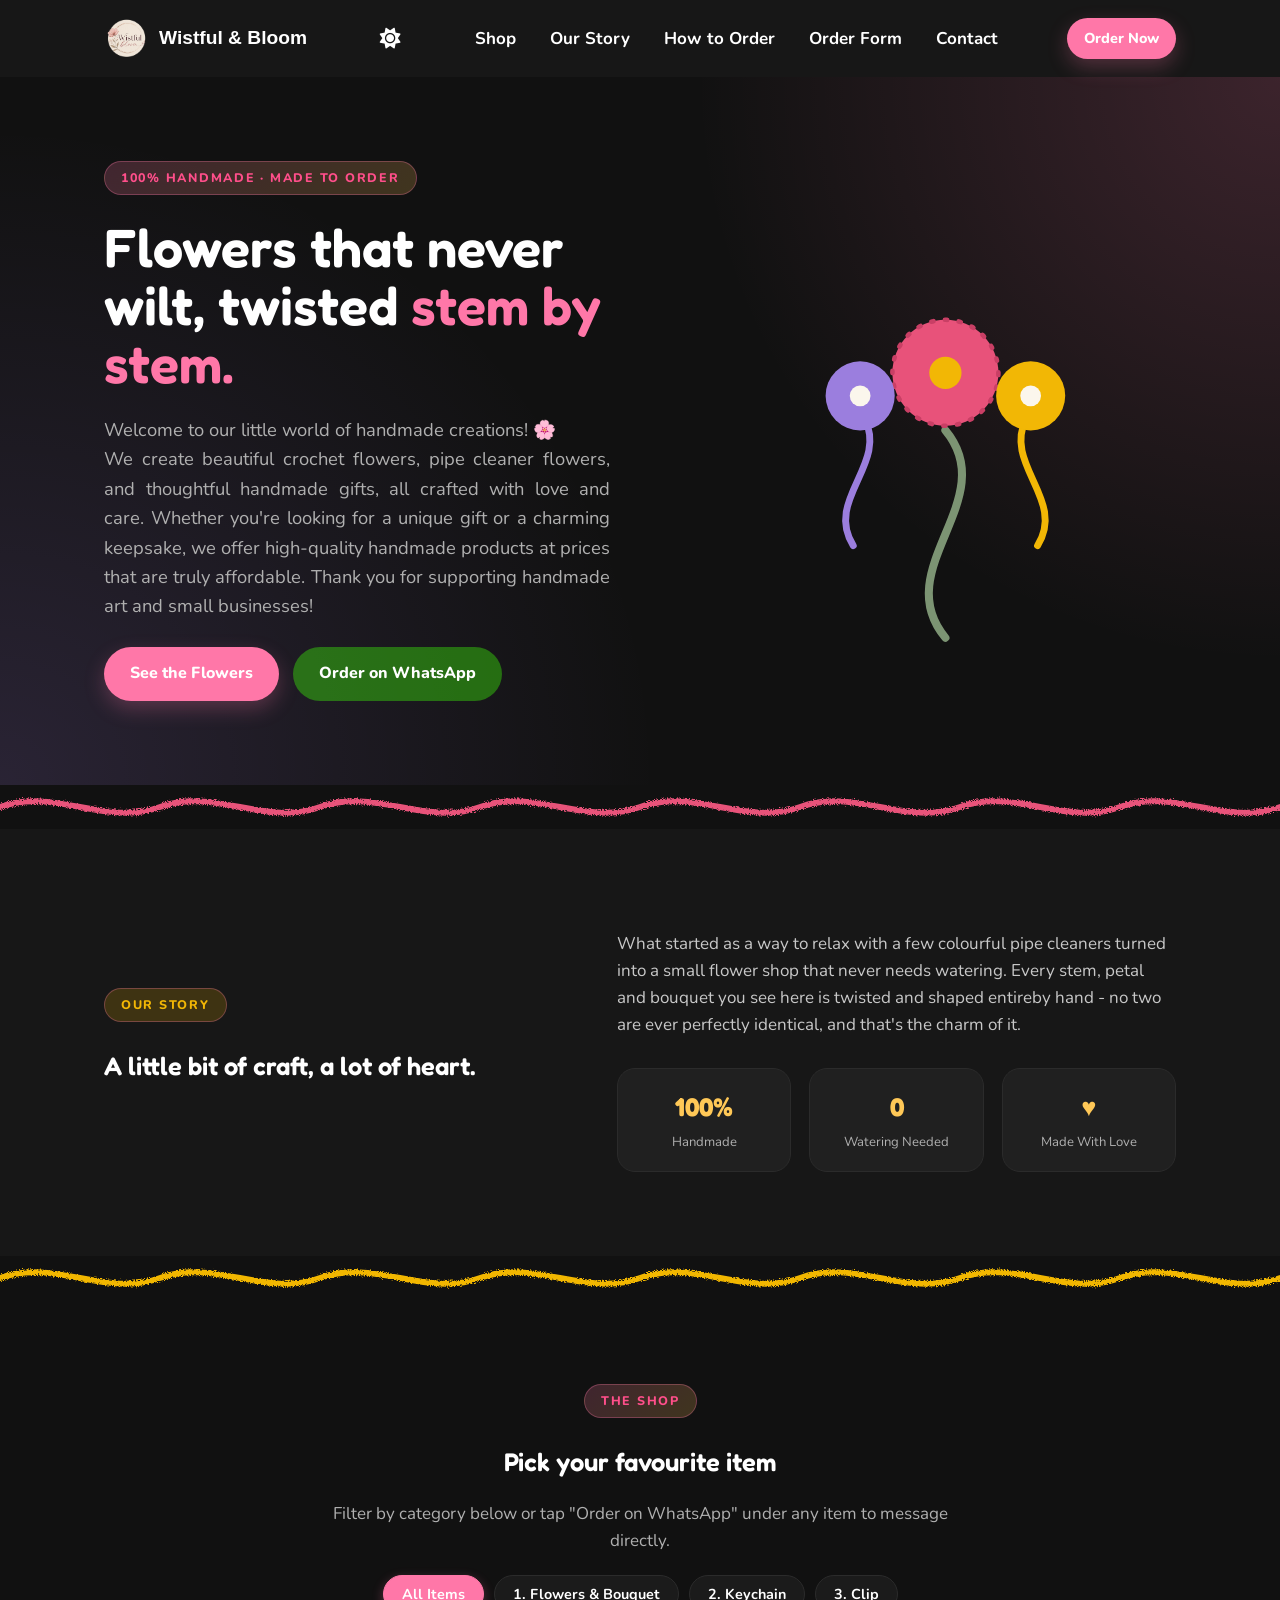
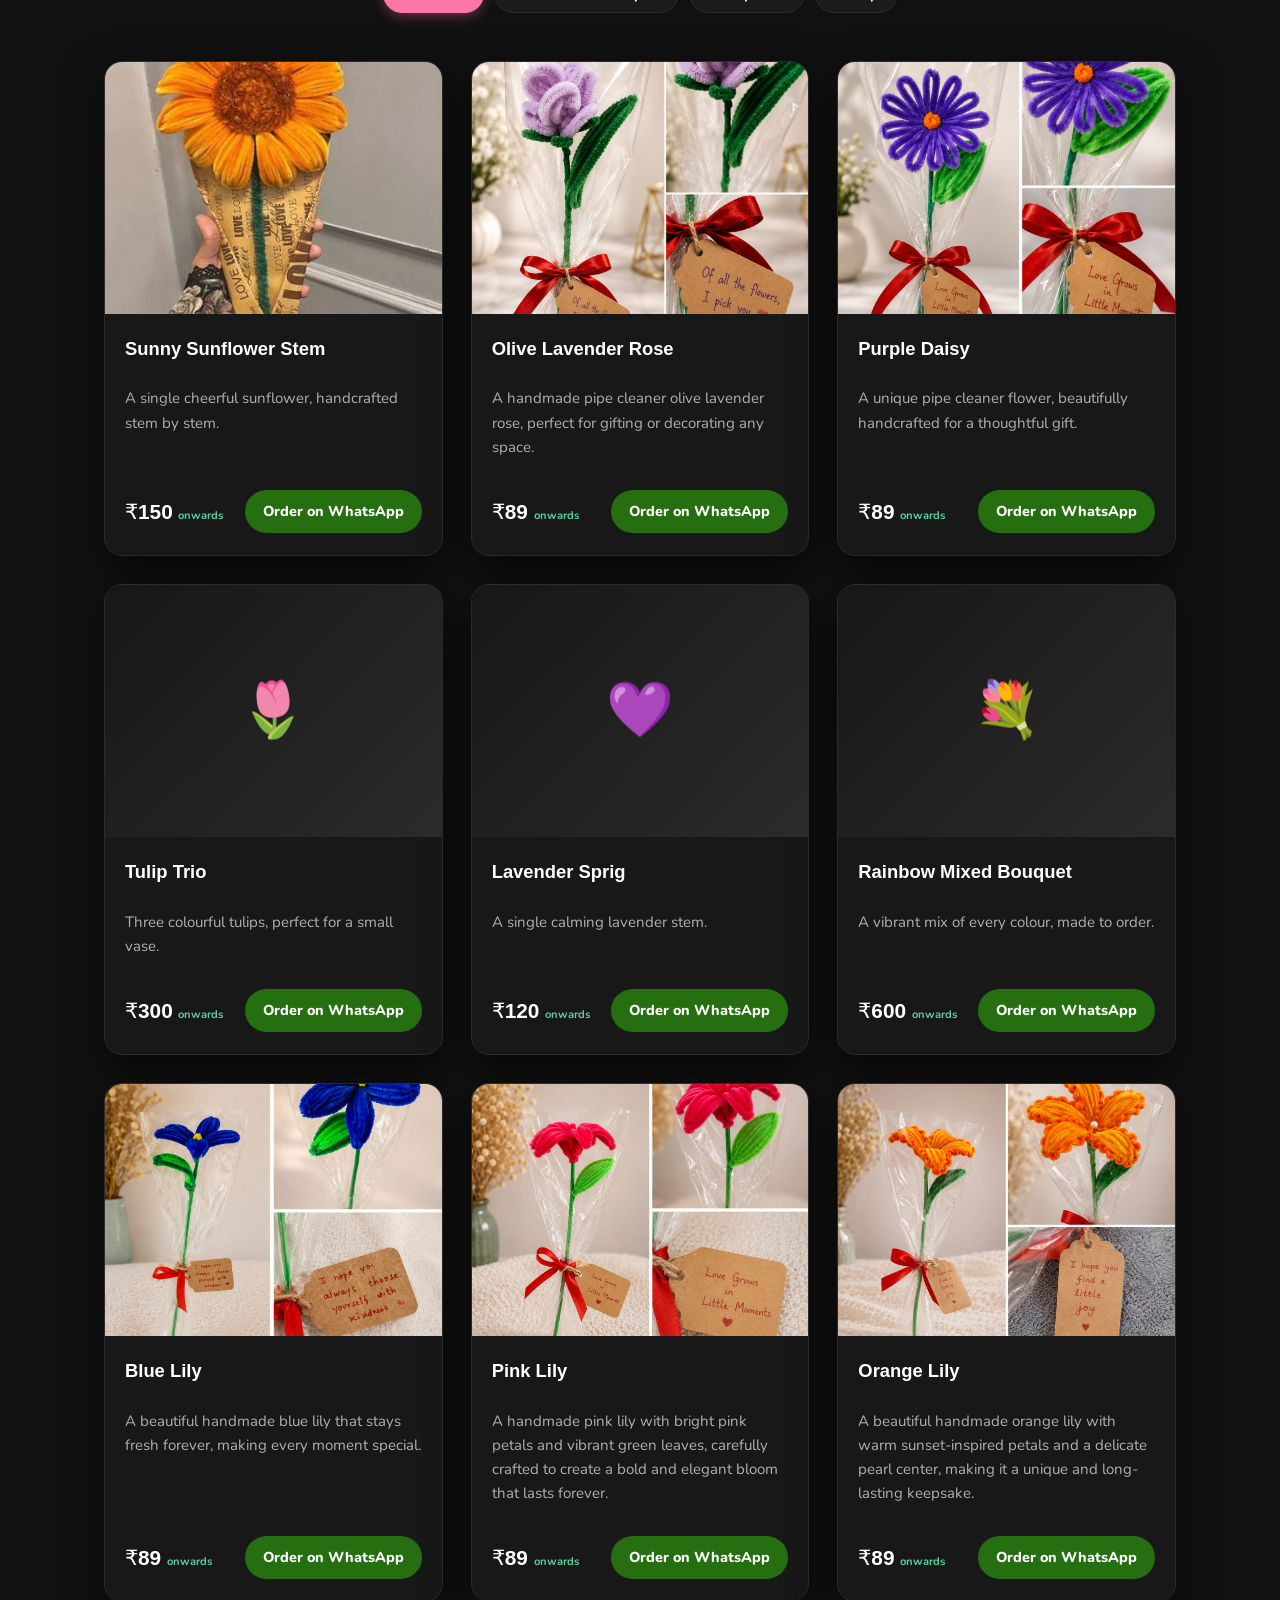
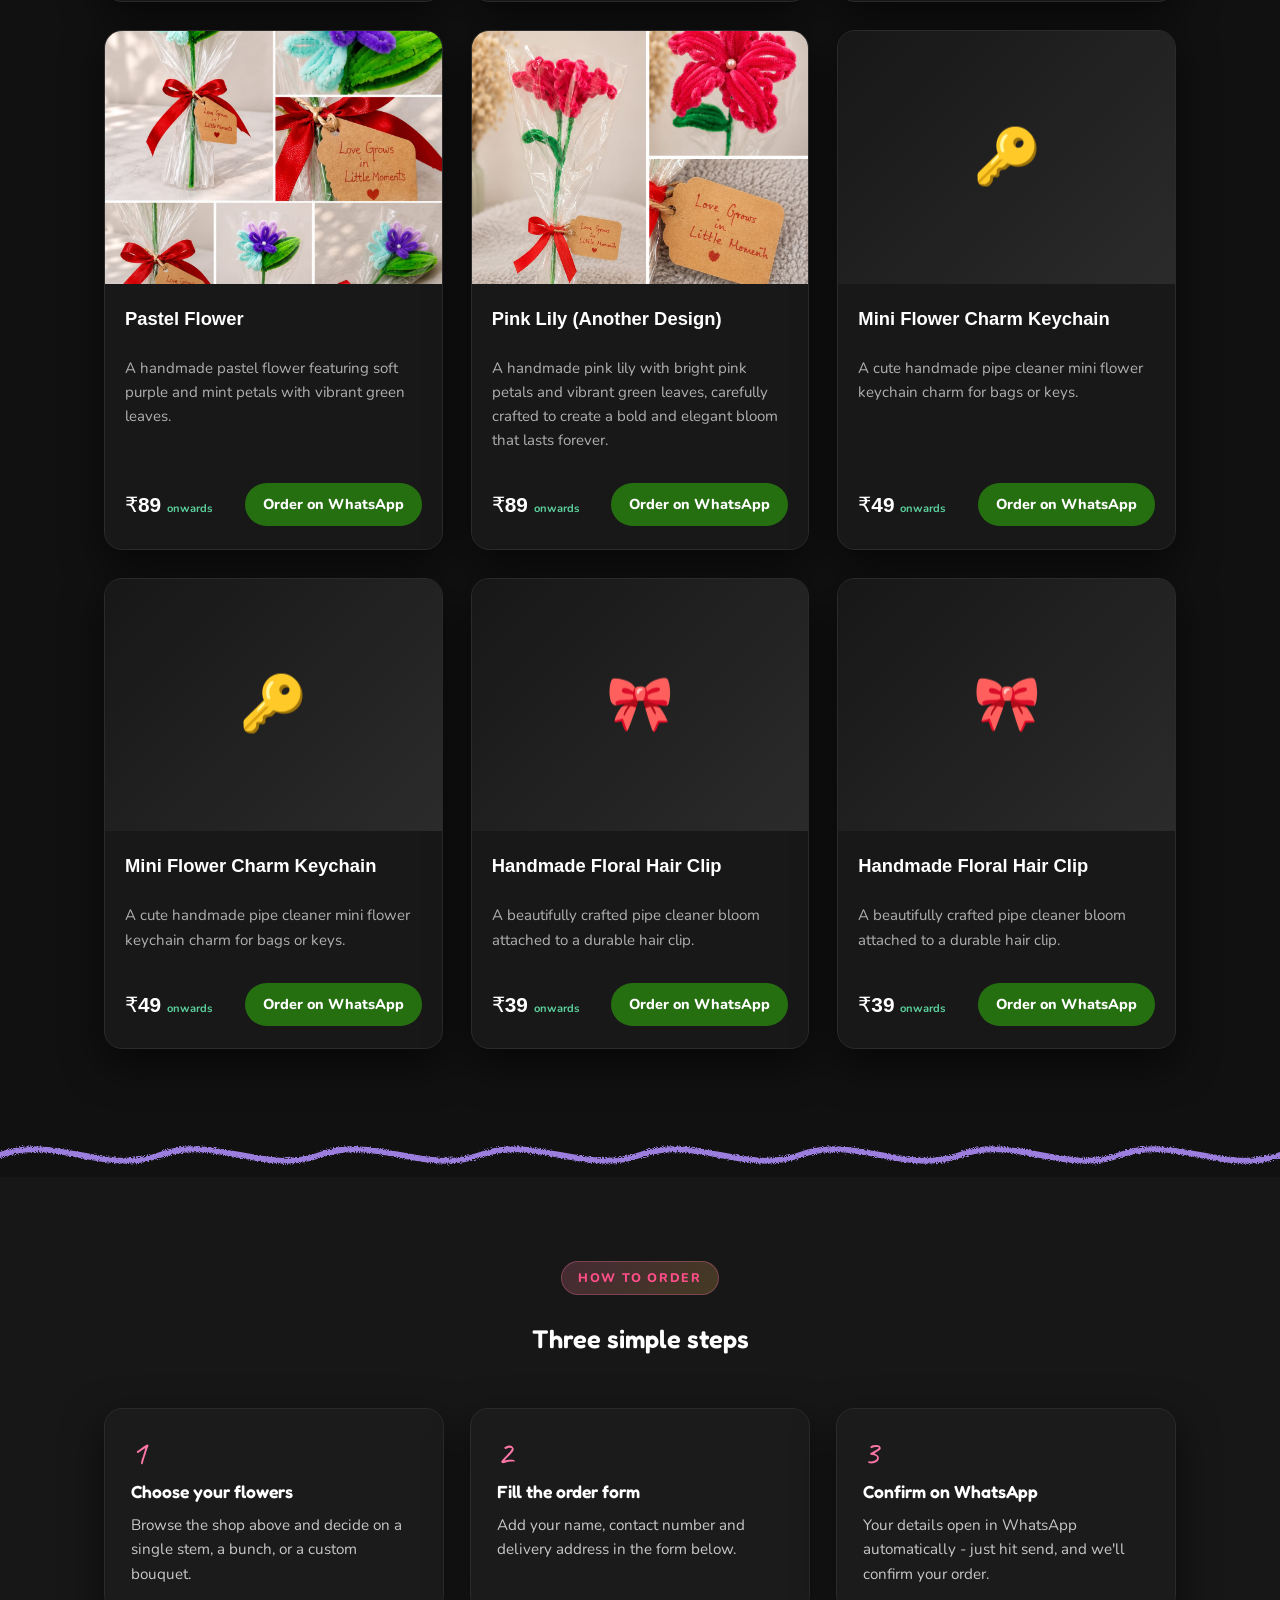
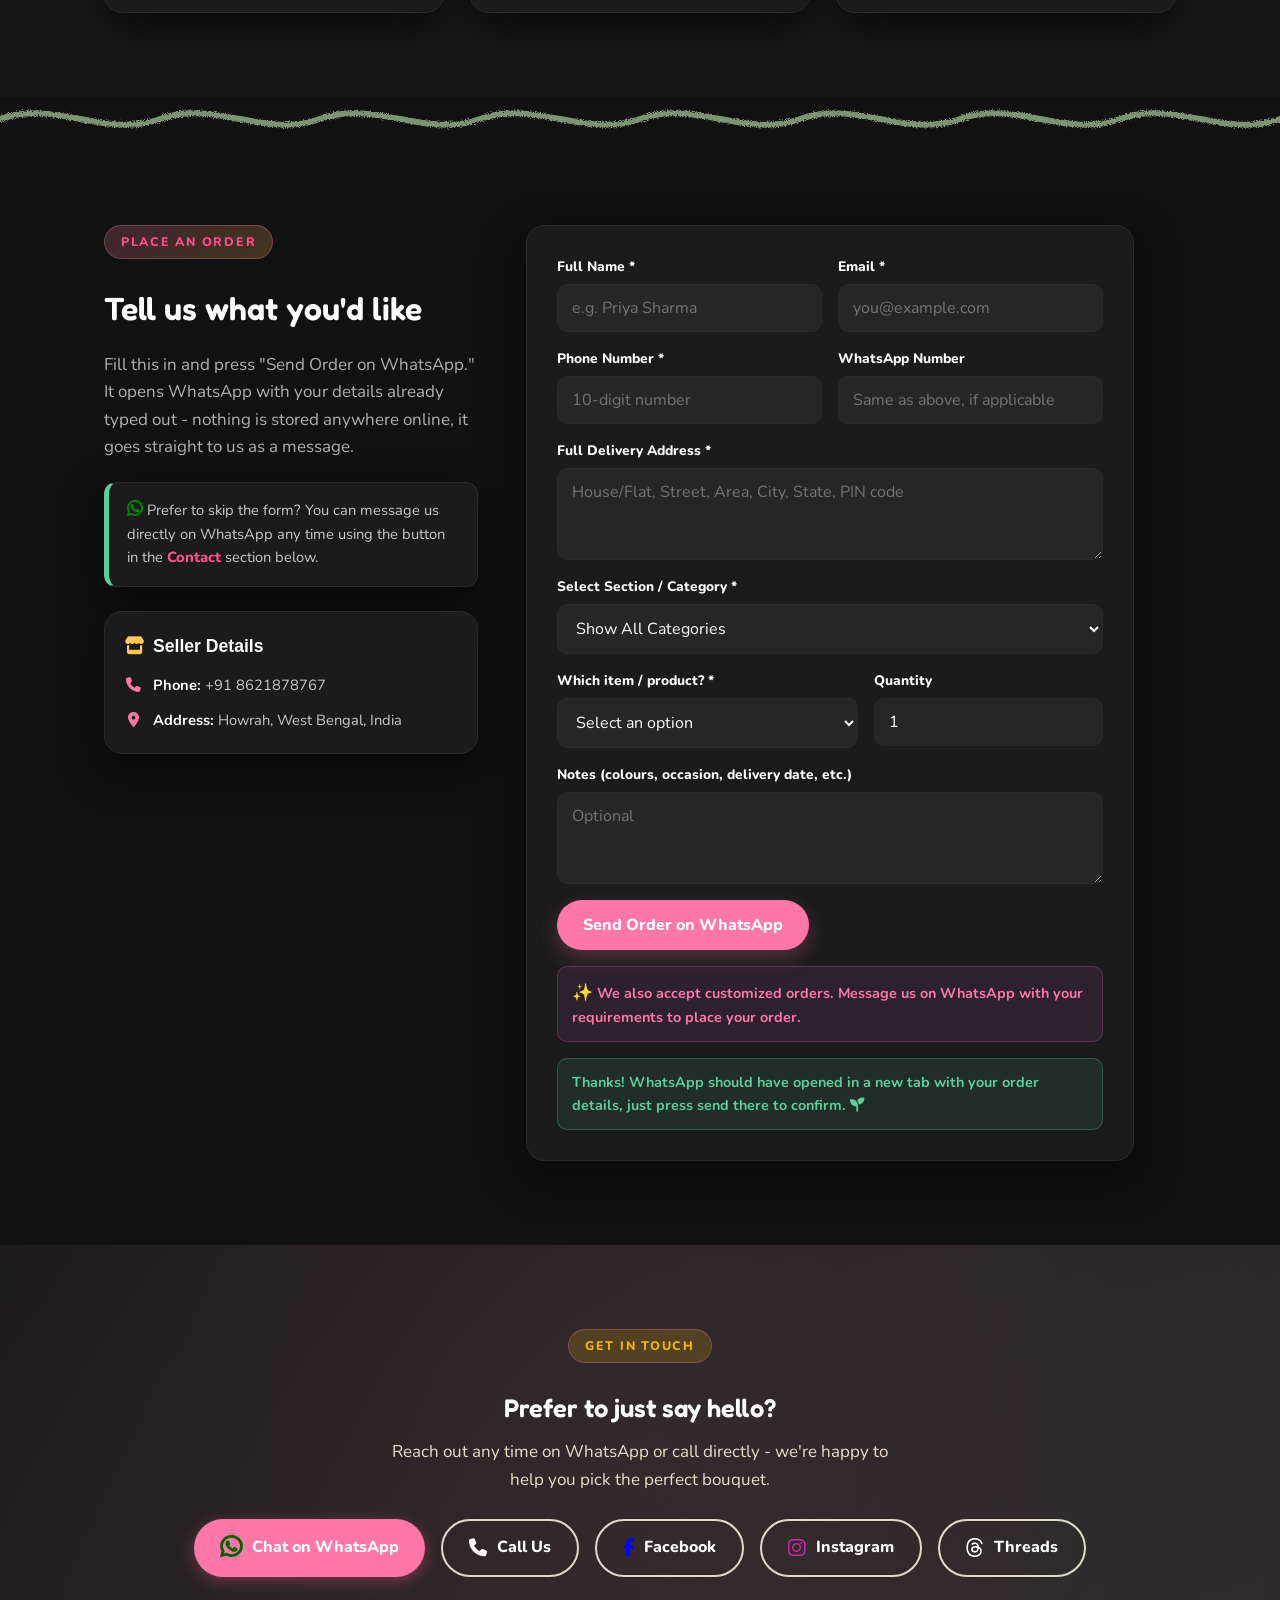
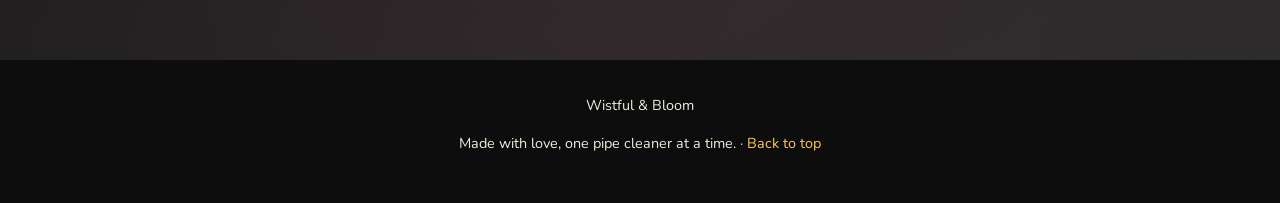
==== commit 601b686e: "Add more category" ====
--- a/index.html
+++ b/index.html
@@ -159,11 +159,18 @@
             <div class="wrap">
                 <div class="shop-head">
                     <span class="eyebrow">The Shop</span>
-                    <h2>Pick your favourite bloom</h2>
+                    <h2>Pick your favourite item</h2>
                     <p>
-                        Tap "Order on WhatsApp" under any flower to message directly, or
-                        fill in the full order form below.
+                        Filter by category below or tap "Order on WhatsApp" under any item to message directly.
                     </p>
+                    
+                    <!-- Sub-section category filters -->
+                    <div class="category-filters" id="categoryFilters">
+                        <button class="filter-btn active" data-category="all">All Items</button>
+                        <button class="filter-btn" data-category="flowers">1. Flowers &amp; Bouquet</button>
+                        <button class="filter-btn" data-category="keychain">2. Keychain</button>
+                        <button class="filter-btn" data-category="clip">3. Clip</button>
+                    </div>
                 </div>
                 <div class="grid-products" id="productGrid">
                 </div>
@@ -286,9 +293,20 @@
                             placeholder="House/Flat, Street, Area, City, State, PIN code"></textarea>
                     </div>
 
+                    <!-- Category Selection Dropdown -->
+                    <div class="field">
+                        <label for="formCategory">Select Section / Category *</label>
+                        <select id="formCategory" name="formCategory" required>
+                            <option value="all">Show All Categories</option>
+                            <option value="flowers">1. Flowers &amp; Bouquet</option>
+                            <option value="keychain">2. Keychain</option>
+                            <option value="clip">3. Clip</option>
+                        </select>
+                    </div>
+
                     <div class="field-row">
                         <div class="field">
-                            <label for="product">Which flower / bouquet? *</label>
+                            <label for="product">Which item / product? *</label>
                             <select id="product" name="product" required>
                                 <option value="" disabled selected>Select an option</option>
                                 <option value="Custom / Other (see notes)">
@@ -315,7 +333,7 @@
                         We also accept customized orders.
                         Message us on WhatsApp with your requirements to place your order.
                     </div>
-                    <div class="form-msg success" id="formMsg">
+                    <div class="form-msg success" id="formMsgSuccess">
                         Thanks! WhatsApp should have opened in a new tab with your order
                         details, just press send there to confirm.
                         <i class="fa-solid fa-seedling"></i>
--- a/BloomStyle.css
+++ b/BloomStyle.css
@@ -581,7 +581,7 @@
     }
 }
 
-/* ---------- THE SHOP ---------- */
+/* ---------- THE SHOP & CATEGORY FILTERS ---------- */
 .shop {
     background: var(--bg-main);
 }
@@ -598,6 +598,41 @@
 
 .shop-head p {
     color: var(--text-muted);
+}
+
+/* Sub-section Filter Buttons */
+.category-filters {
+    display: flex;
+    justify-content: center;
+    gap: 10px;
+    flex-wrap: wrap;
+    margin-top: 20px;
+}
+
+.filter-btn {
+    background: var(--bg-box);
+    color: var(--text-primary);
+    border: 1px solid var(--border-color);
+    padding: 8px 18px;
+    border-radius: 999px;
+    font-family: "Nunito", sans-serif;
+    font-weight: 700;
+    font-size: 0.9rem;
+    cursor: pointer;
+    transition: all 0.25s ease;
+}
+
+.filter-btn:hover {
+    border-color: var(--coral);
+    color: var(--coral);
+    transform: translateY(-2px);
+}
+
+.filter-btn.active {
+    background: var(--coral);
+    color: #ffffff;
+    border-color: var(--coral);
+    box-shadow: 0 4px 12px rgba(255, 119, 168, 0.3);
 }
 
 .grid-products {
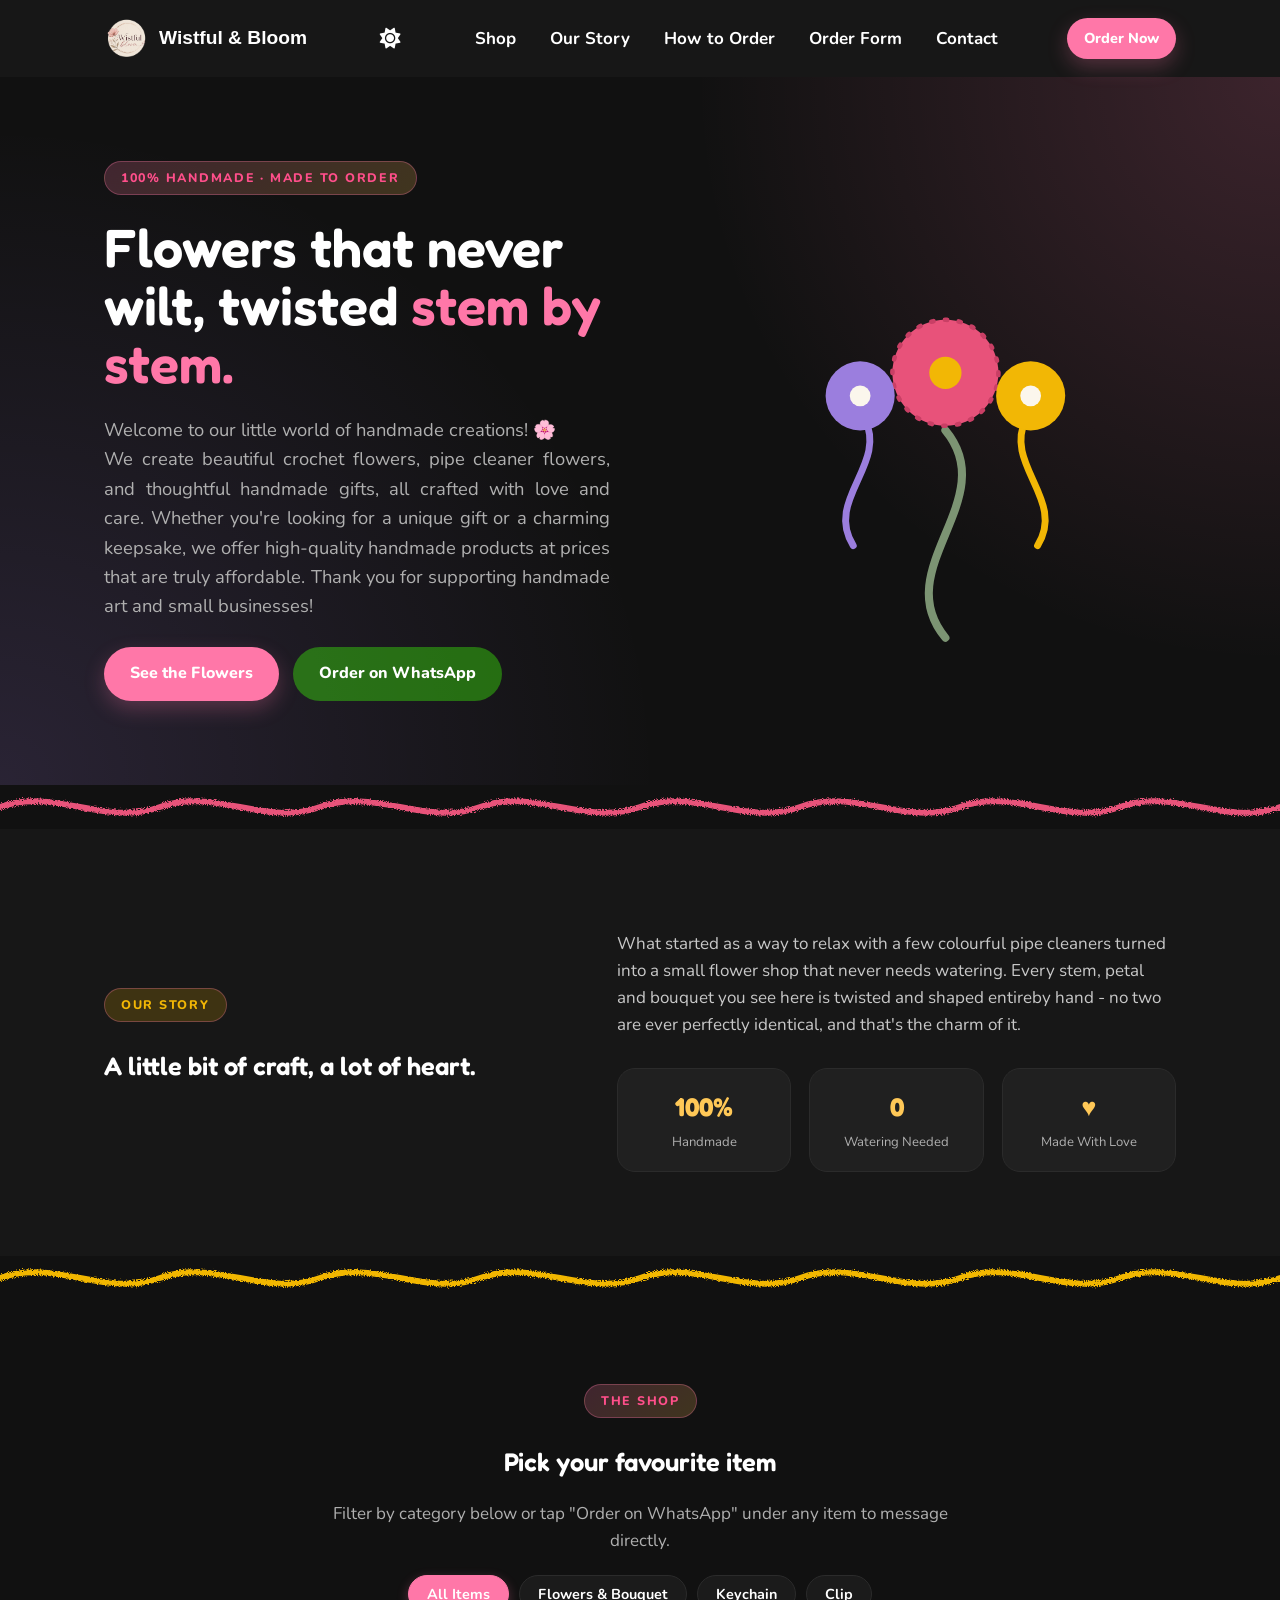
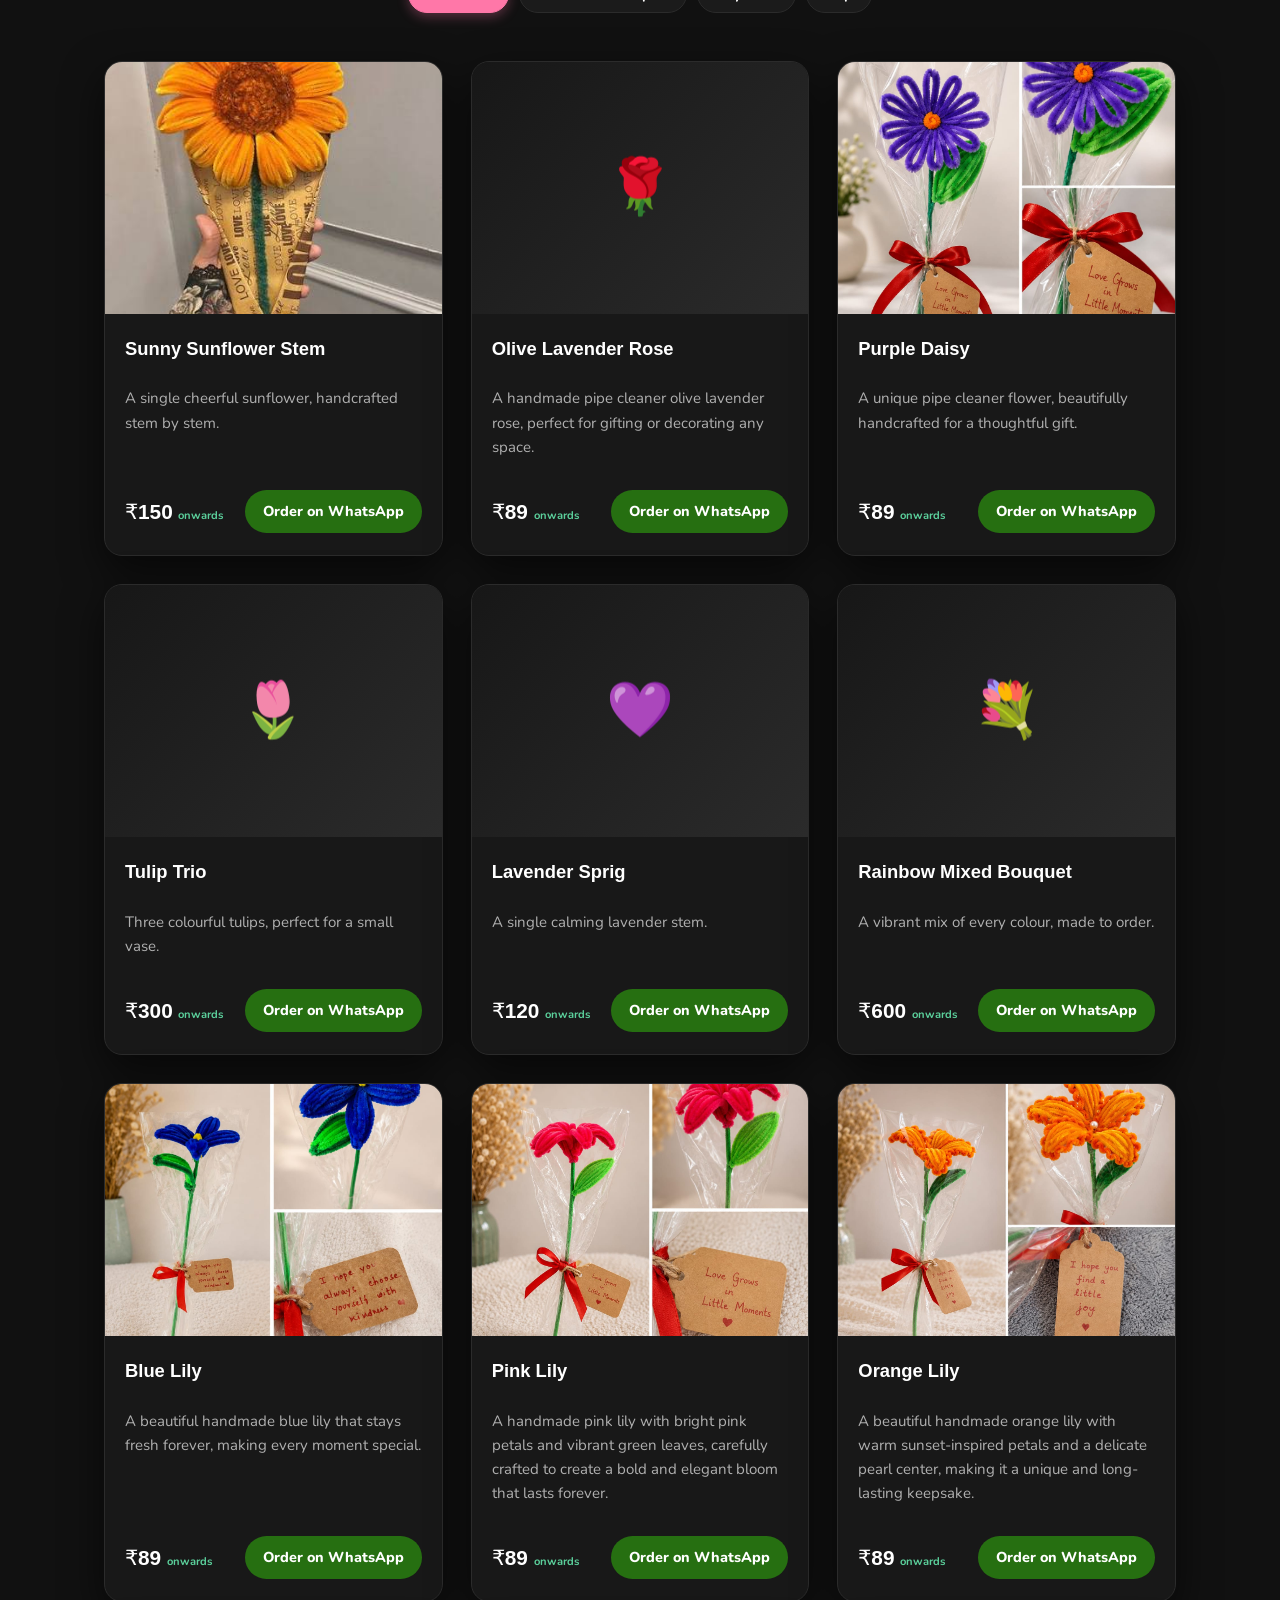
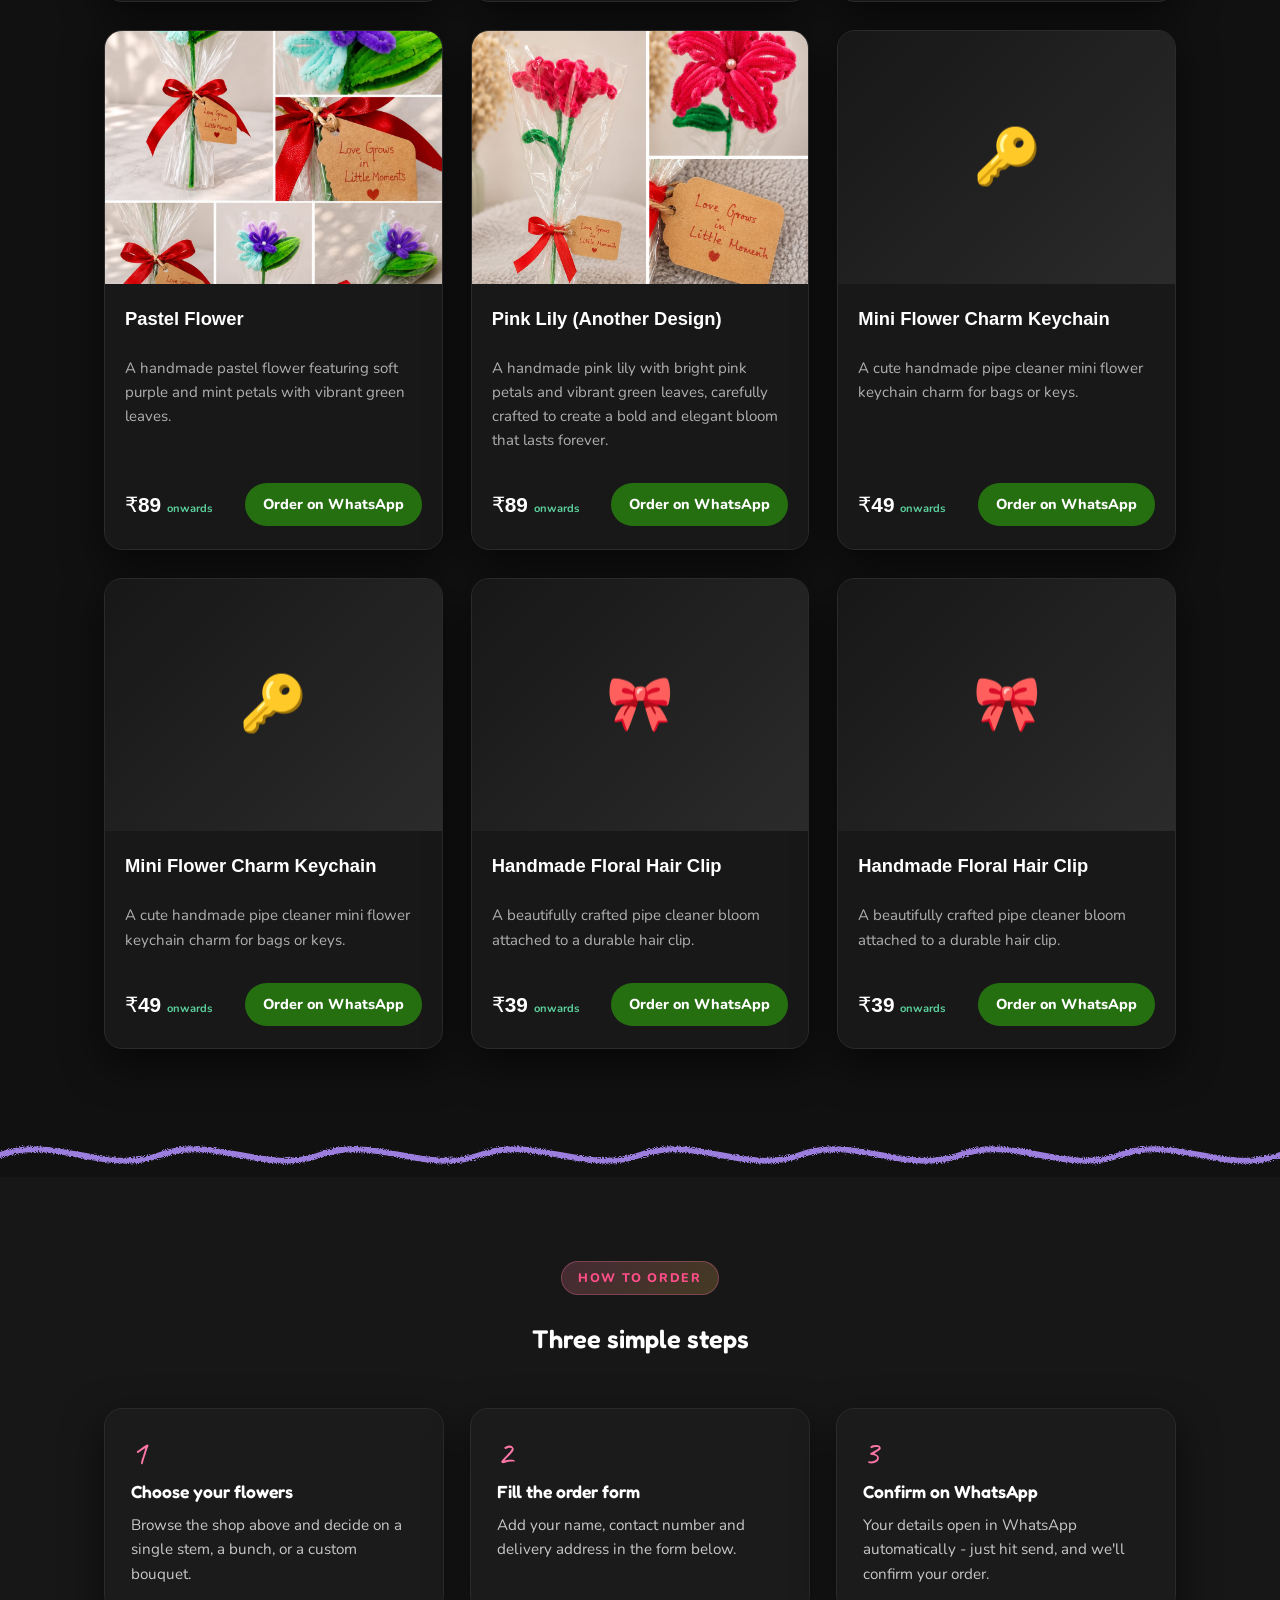
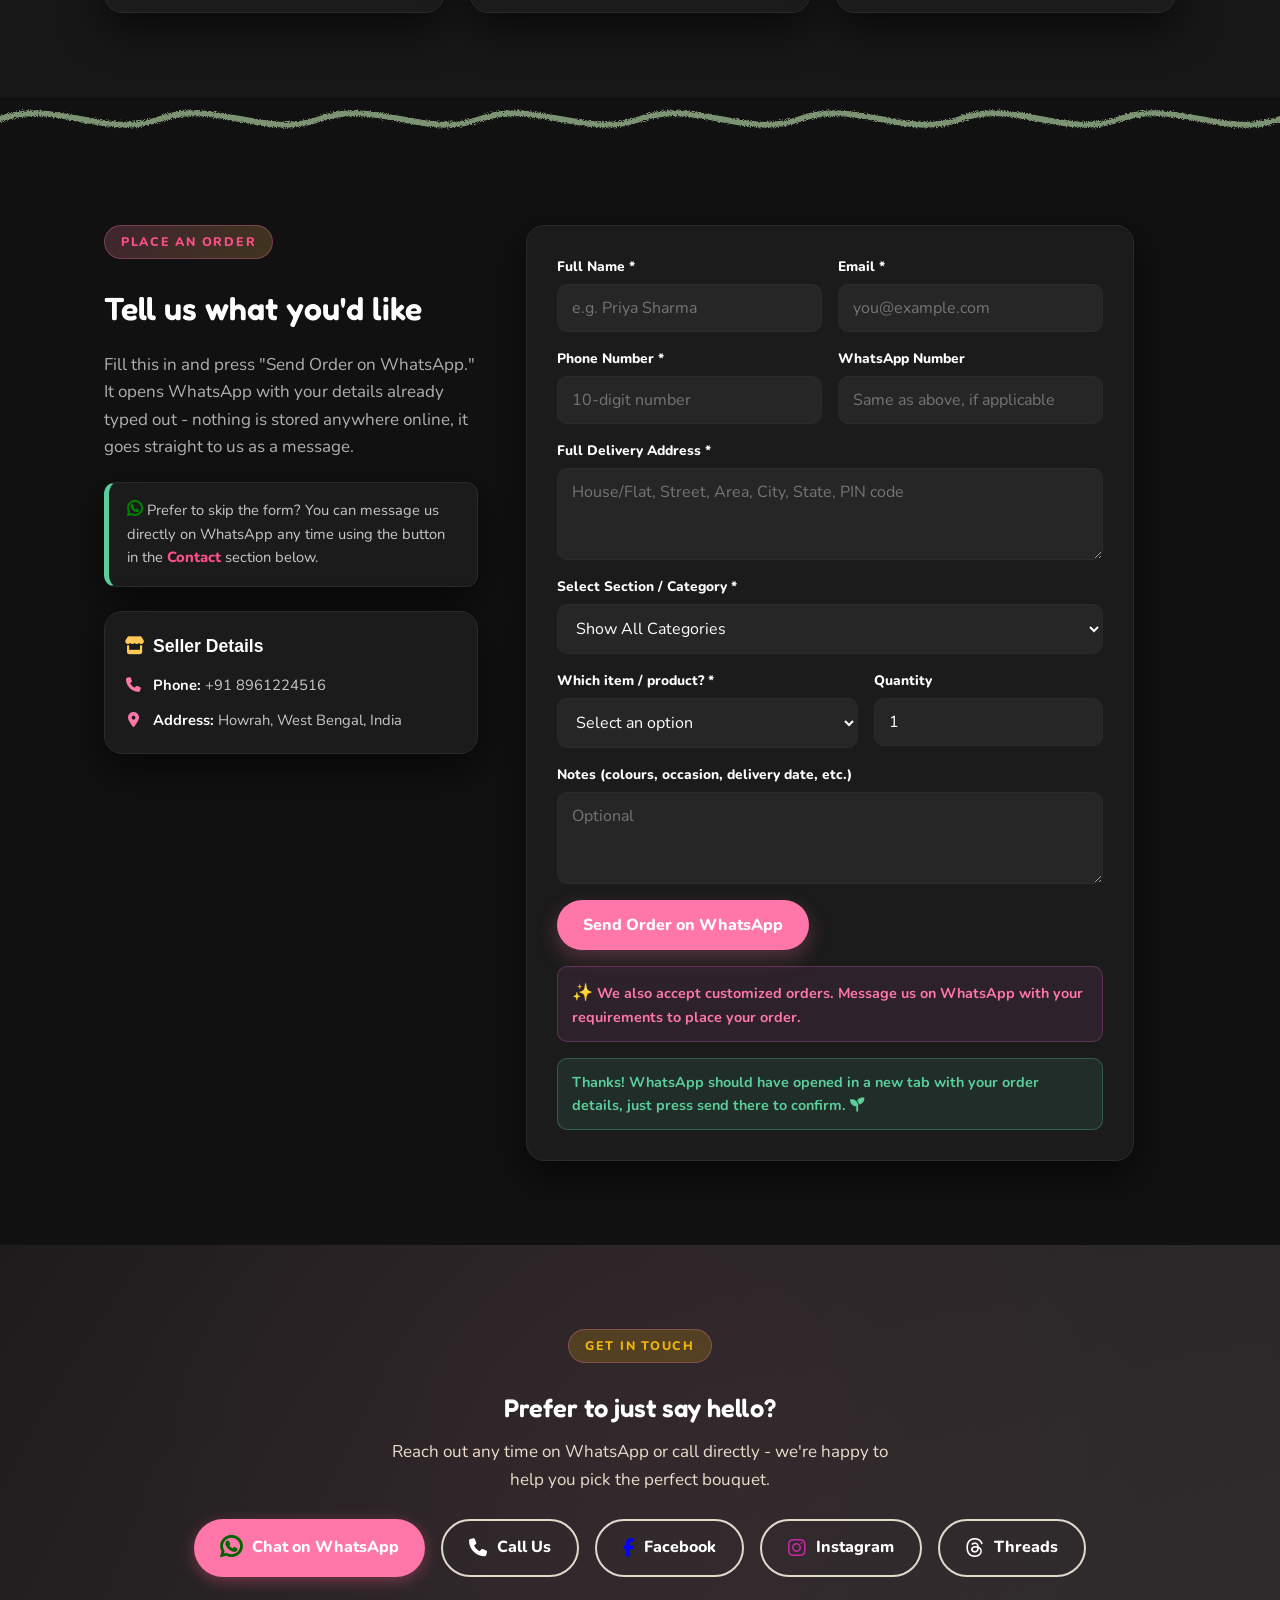
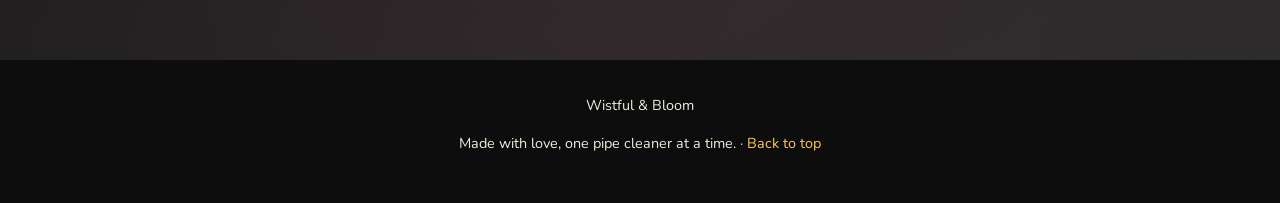
==== commit 061851fb: "Change no." ====
--- a/index.html
+++ b/index.html
@@ -167,9 +167,9 @@
                     <!-- Sub-section category filters -->
                     <div class="category-filters" id="categoryFilters">
                         <button class="filter-btn active" data-category="all">All Items</button>
-                        <button class="filter-btn" data-category="flowers">1. Flowers &amp; Bouquet</button>
-                        <button class="filter-btn" data-category="keychain">2. Keychain</button>
-                        <button class="filter-btn" data-category="clip">3. Clip</button>
+                        <button class="filter-btn" data-category="flowers">Flowers &amp; Bouquet</button>
+                        <button class="filter-btn" data-category="keychain">Keychain</button>
+                        <button class="filter-btn" data-category="clip">Clip</button>
                     </div>
                 </div>
                 <div class="grid-products" id="productGrid">
@@ -298,9 +298,9 @@
                         <label for="formCategory">Select Section / Category *</label>
                         <select id="formCategory" name="formCategory" required>
                             <option value="all">Show All Categories</option>
-                            <option value="flowers">1. Flowers &amp; Bouquet</option>
-                            <option value="keychain">2. Keychain</option>
-                            <option value="clip">3. Clip</option>
+                            <option value="flowers">Flowers &amp; Bouquet</option>
+                            <option value="keychain">Keychain</option>
+                            <option value="clip">Clip</option>
                         </select>
                     </div>
 
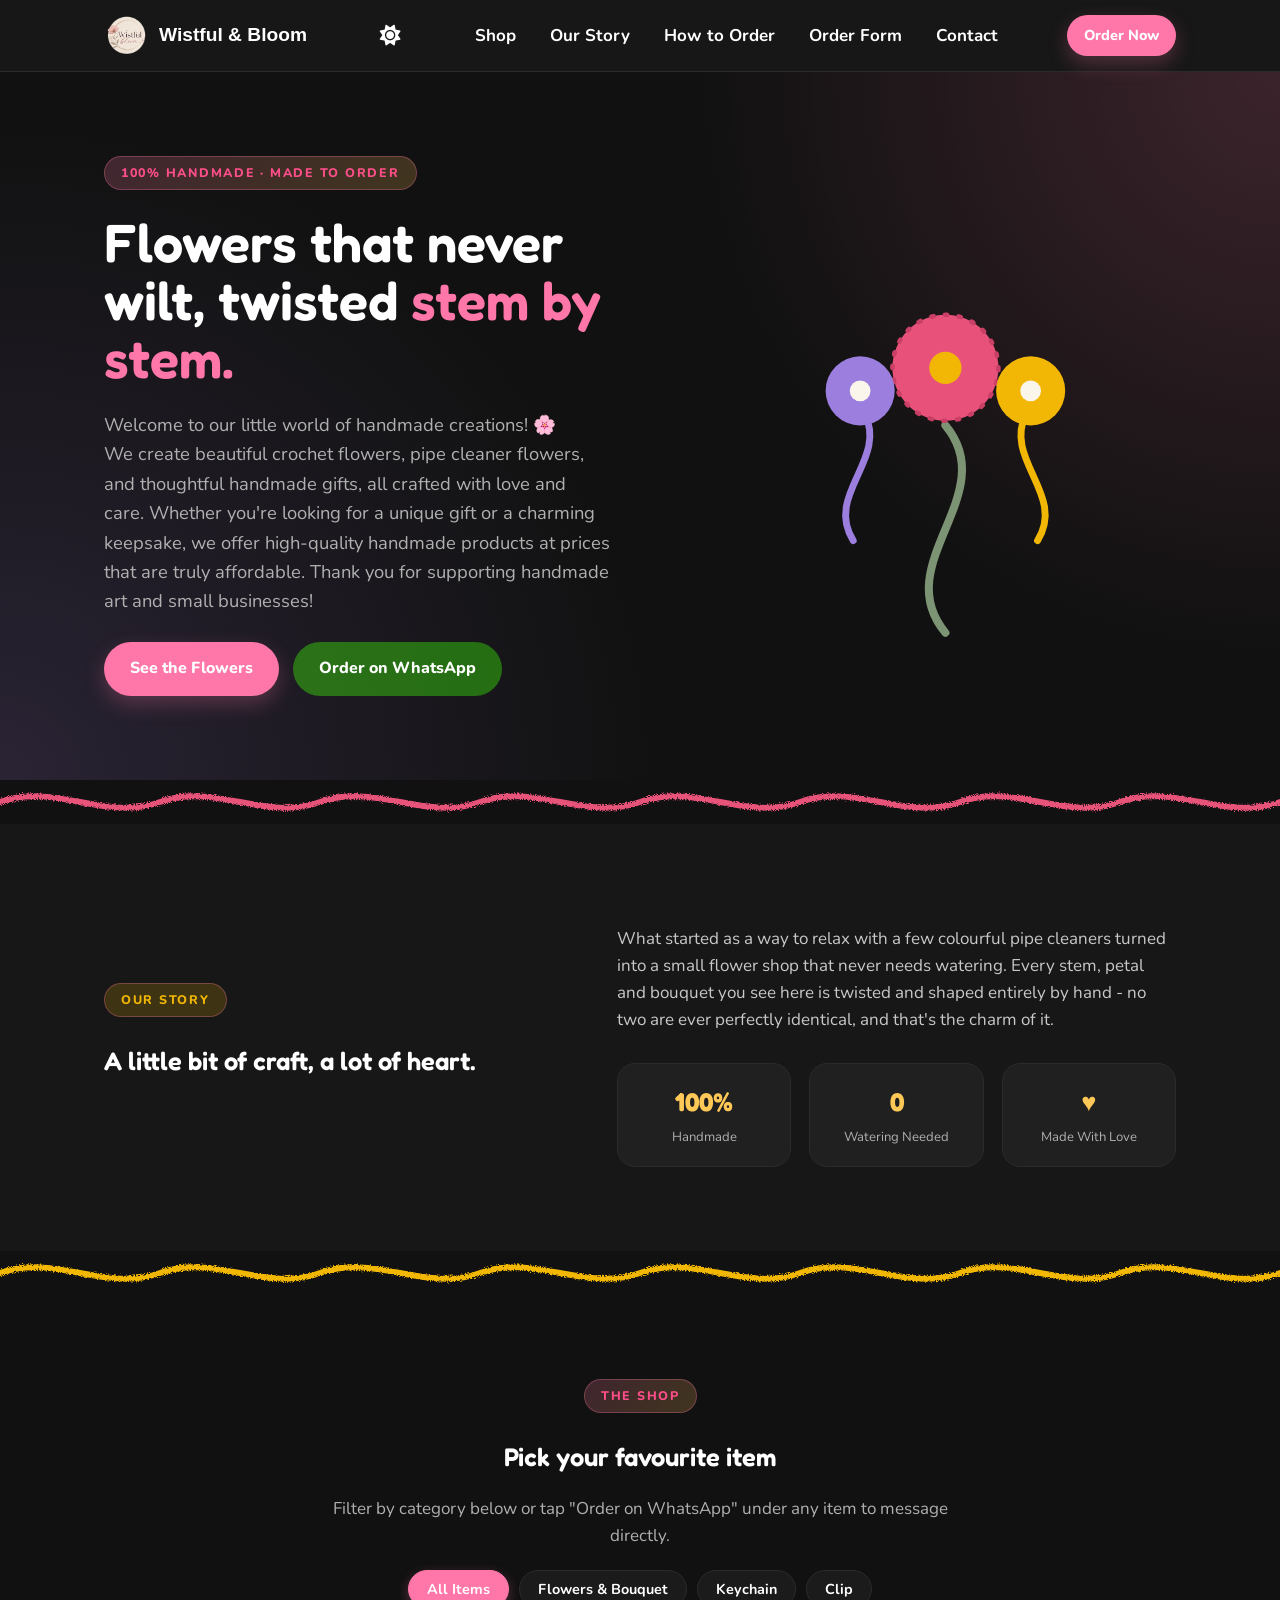
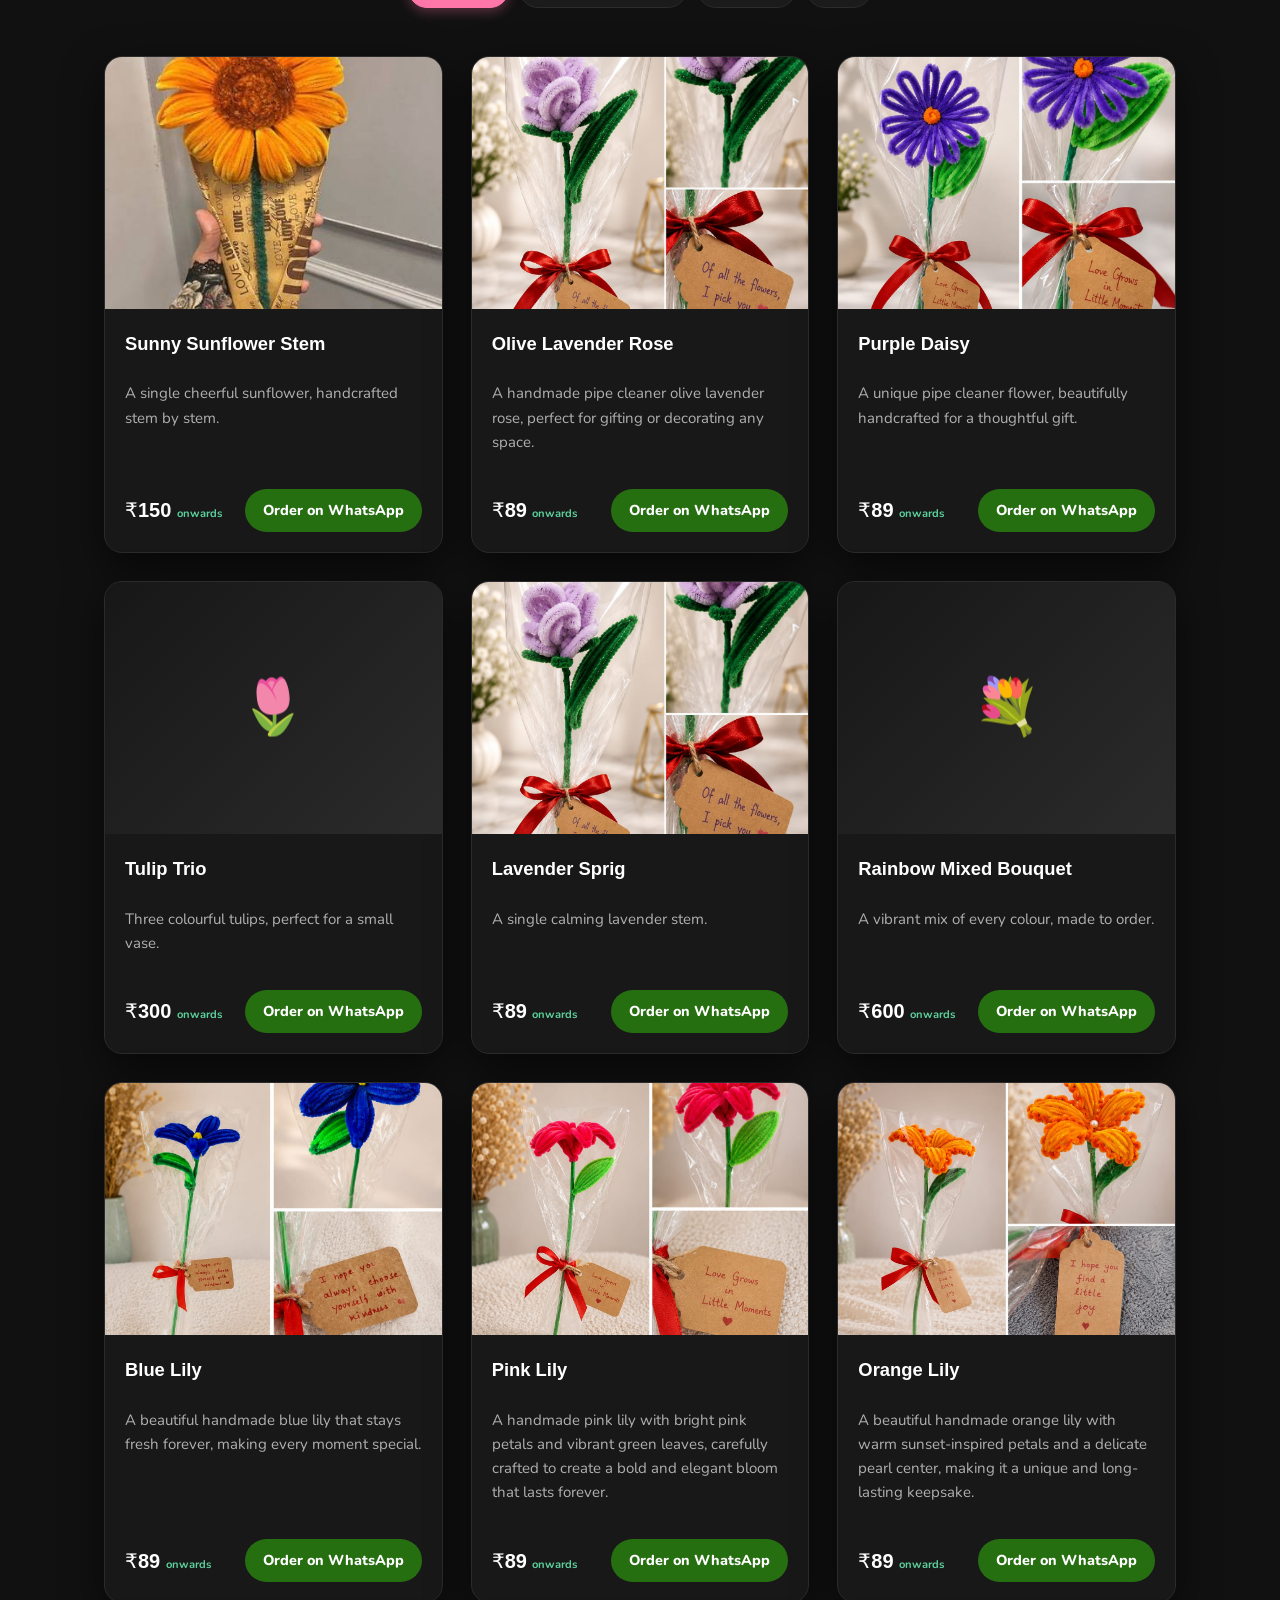
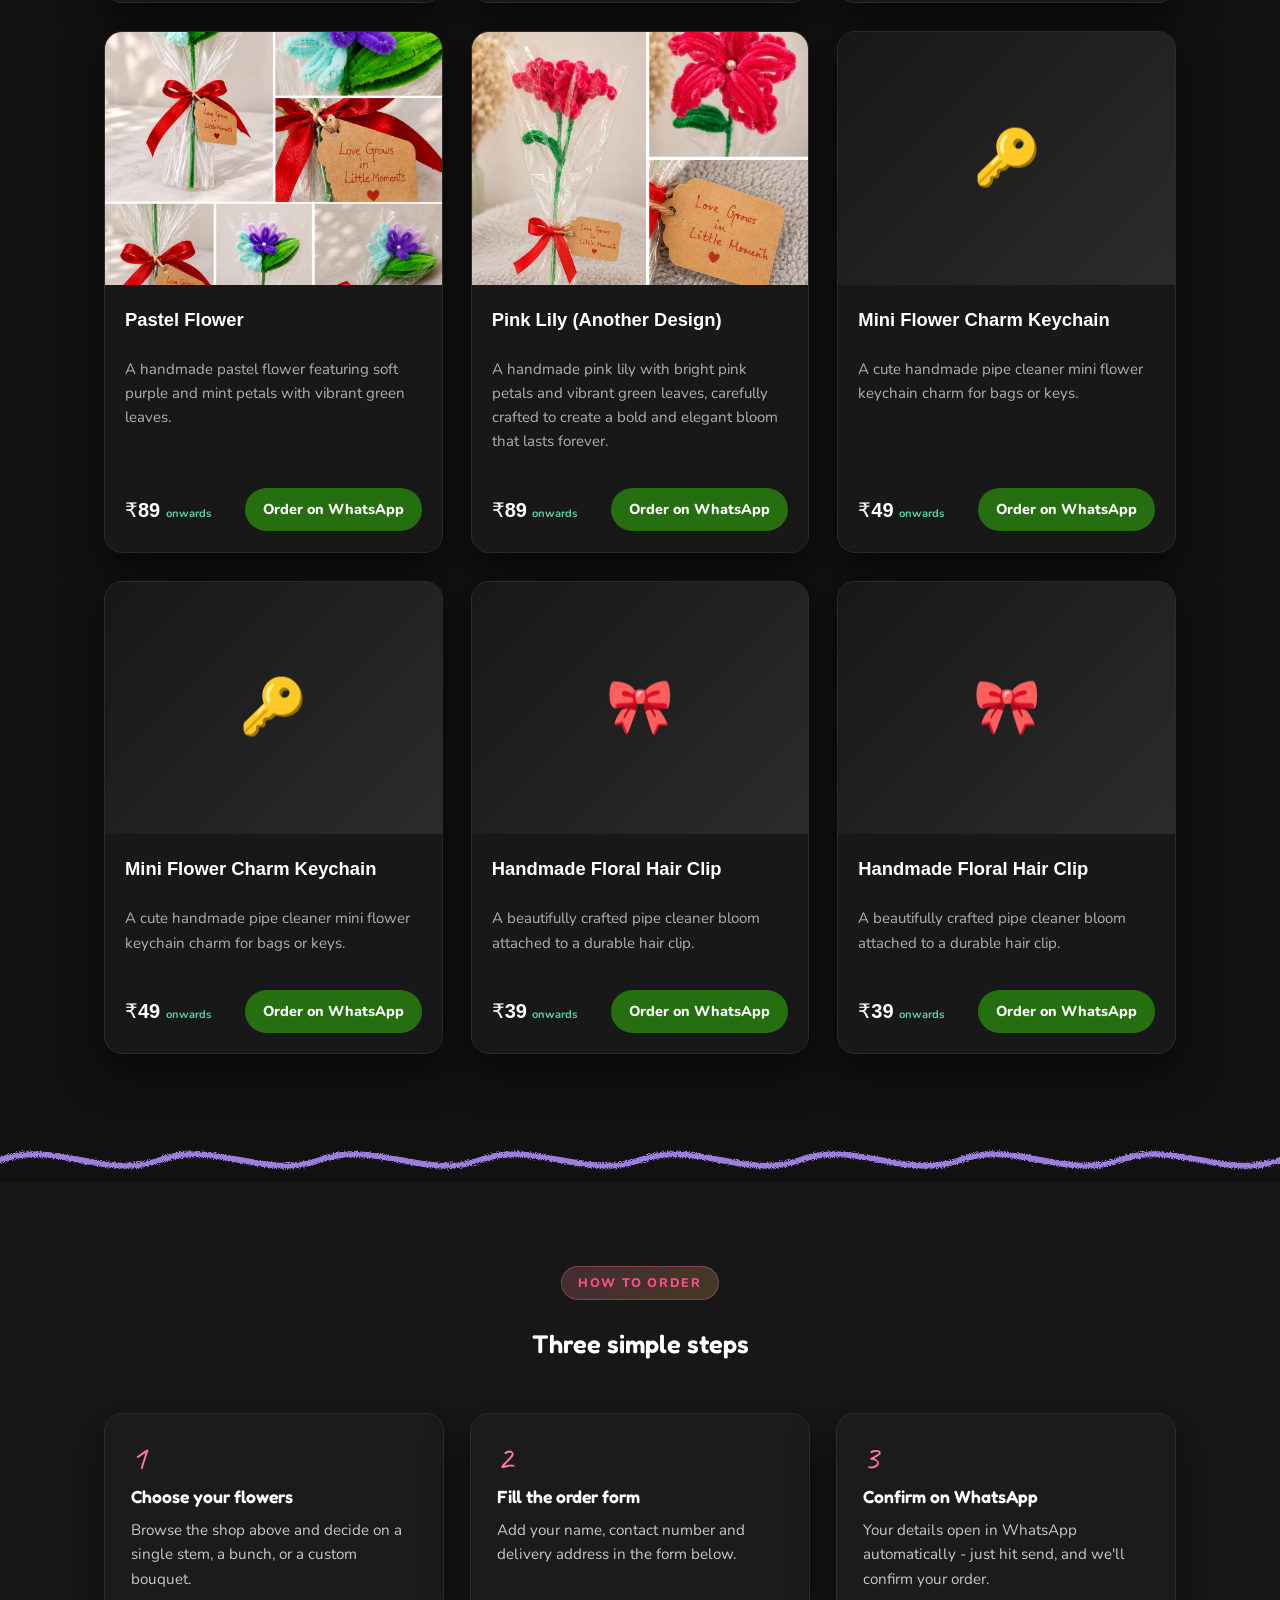
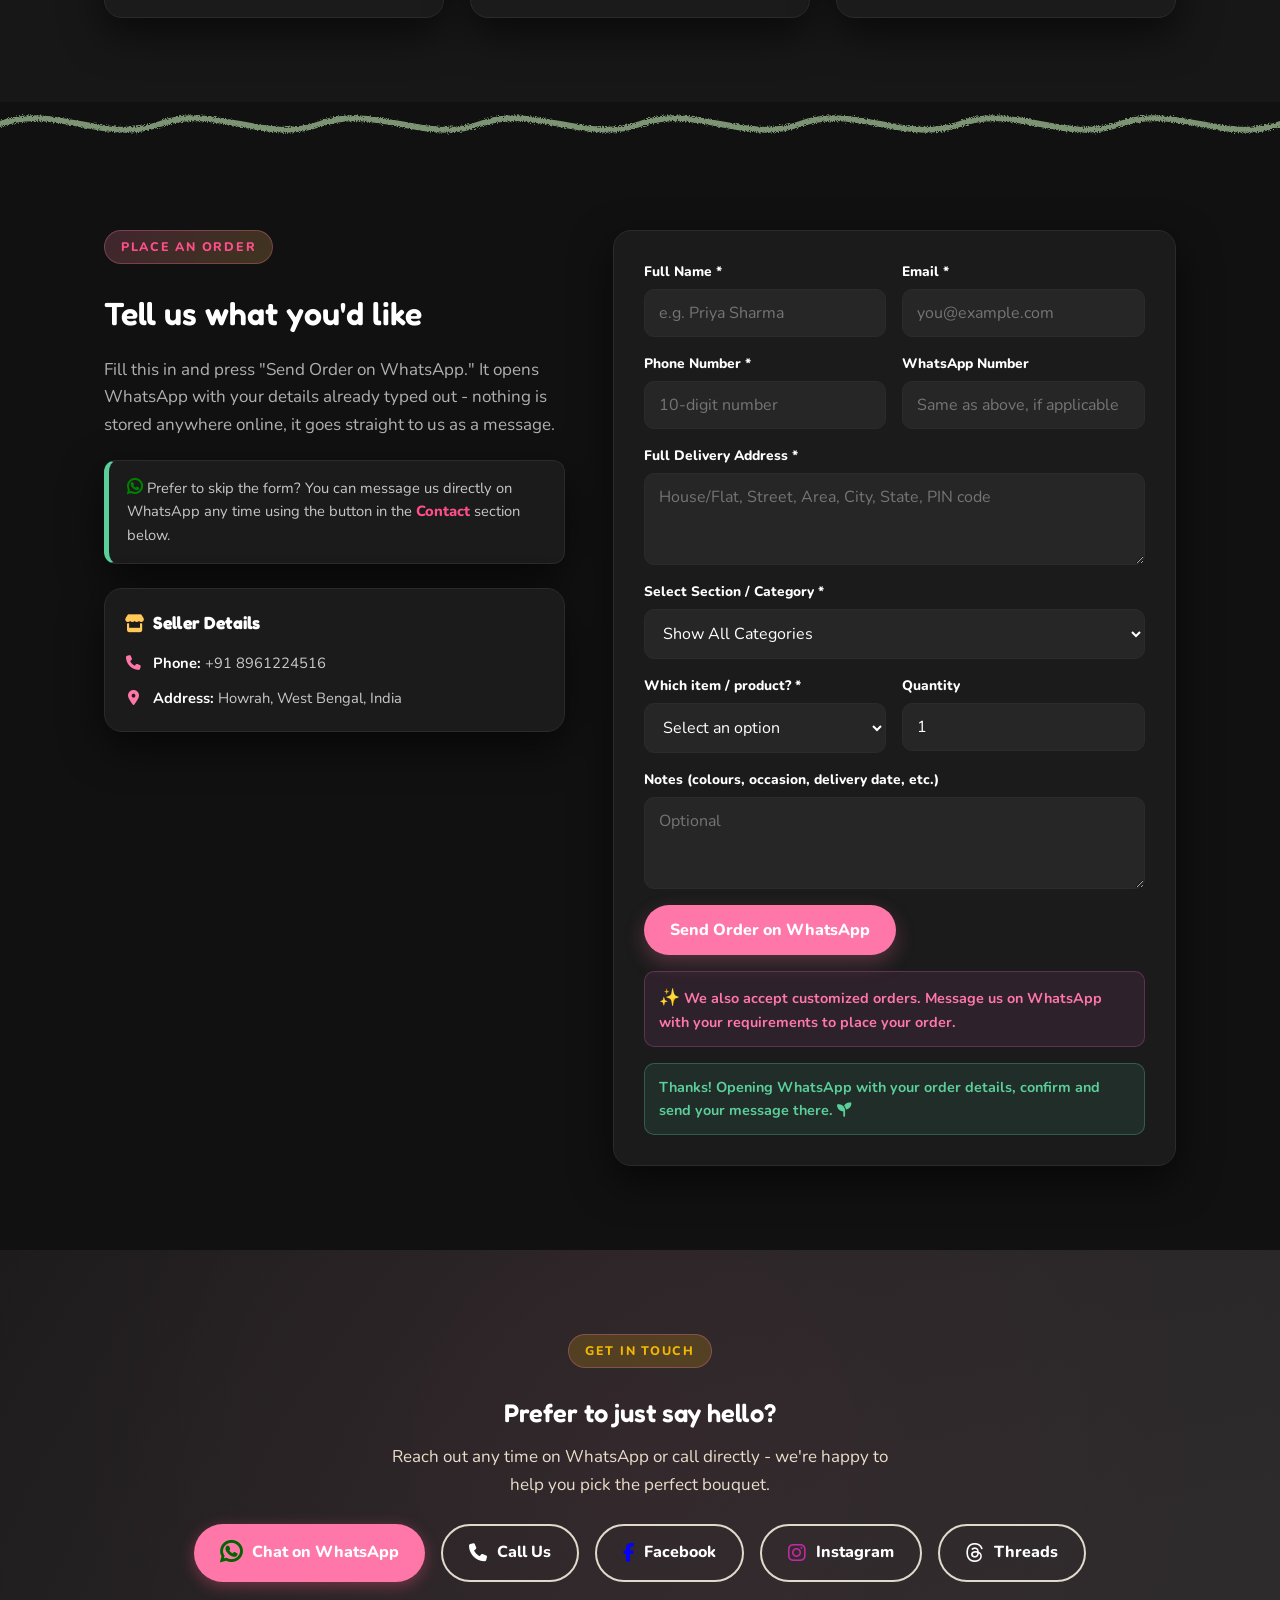
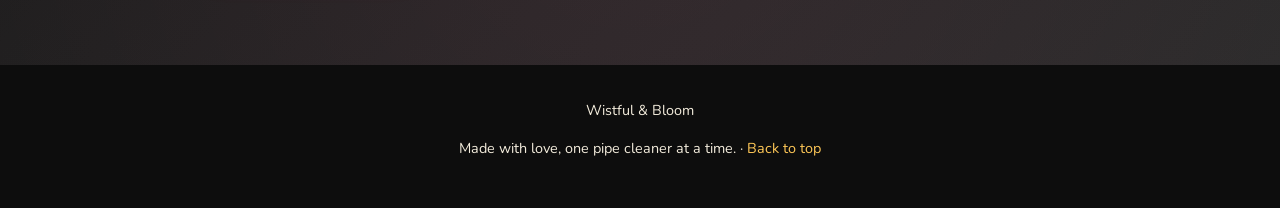
==== commit 903fbf46: "Fixing Error(Working......)" ====
--- a/index.html
+++ b/index.html
@@ -16,8 +16,6 @@
         href="https://fonts.googleapis.com/css2?family=Fredoka:wght@500;600;700&family=Nunito:wght@400;600;700;800&family=Caveat:wght@600&display=swap"
         rel="stylesheet" />
     <link rel="icon" type="image/x-icon" href="images/LogoRound.png">
-    <link href="https://googleapis.com" rel="stylesheet">
-
 </head>
 
 <body>
@@ -125,9 +123,8 @@
                         What started as a way to relax with a few colourful pipe cleaners
                         turned into a small flower shop that never needs watering. Every
                         stem, petal and bouquet you see here is twisted and shaped
-                        entireby hand - no two are ever perfectly identical, and that's
+                        entirely by hand - no two are ever perfectly identical, and that's
                         the charm of it.
-                        <em></em>
                     </p>
                     <div class="story-facts">
                         <div class="fact">
@@ -334,8 +331,7 @@
                         Message us on WhatsApp with your requirements to place your order.
                     </div>
                     <div class="form-msg success" id="formMsgSuccess">
-                        Thanks! WhatsApp should have opened in a new tab with your order
-                        details, just press send there to confirm.
+                        Thanks! Opening WhatsApp with your order details, confirm and send your message there.
                         <i class="fa-solid fa-seedling"></i>
                     </div>
                 </form>
@@ -352,7 +348,7 @@
                     help you pick the perfect bouquet.
                 </p>
                 <div class="contact-buttons">
-                    <a href="#" id="waContactBtn" class="btn btn-primary" target="_blank" rel="noopener">
+                    <a href="#" id="waContactBtn" class="btn btn-primary">
                         <i class="fa-brands fa-whatsapp"
                             style="color: darkgreen; font-weight: 900; font-size: 25px"></i>
                         <span class="btn-text">Chat on WhatsApp</span>
@@ -367,7 +363,7 @@
                     </a>
                     <a href="https://www.instagram.com/wistfulbloomshop?igsh=NGZ3ZnliYm9xcTk3&utm_source=ig_contact_invite" class="btn btn-outline" target="_blank"
                         rel="noopener">
-                        <i class="fa-brands fa-instagram" style="font-size: 20px; color: #c429a2; fill: #c32aa3"></i>
+                        <i class="fa-brands fa-instagram" style="font-size: 20px; color: #c429a2;"></i>
                         <span class="btn-text">Instagram</span>
                     </a>
                     <a href="https://www.threads.com/@wistfulbloomshop?invite=0" class="btn btn-outline" target="_blank"
--- a/BloomStyle.css
+++ b/BloomStyle.css
@@ -28,6 +28,7 @@
     --btn-outline-text: #ffffff;
     --btn-outline-border: rgba(255, 255, 255, 0.2);
     --btn-outline-hover: rgba(255, 255, 255, 0.08);
+    --header-height: 72px;
 }
 
 /* Light Theme Variables */
@@ -52,8 +53,8 @@
 
 body.light-theme .hero {
     background: 
-        radial-gradient(circle at top right, rgba(242, 183, 5, 0.12), transparent 45%),   /* Soft Sun Glow */
-        radial-gradient(circle at bottom left, rgba(155, 126, 222, 0.1), transparent 40%), /* Soft Lavender Glow */
+        radial-gradient(circle at top right, rgba(242, 183, 5, 0.12), transparent 45%),
+        radial-gradient(circle at bottom left, rgba(155, 126, 222, 0.1), transparent 40%),
         var(--bg-main);
 }
 
@@ -63,16 +64,20 @@
 
 html {
     scroll-behavior: smooth;
+    overflow-x: hidden;
 }
 
 body {
     margin: 0;
+    width: 100%;
+    overflow-x: hidden;
     background: var(--bg-main);
     color: var(--text-secondary);
     font-family: "Nunito", sans-serif;
     font-size: 17px;
     line-height: 1.6;
     transition: background 0.3s ease, color 0.3s ease;
+    padding-top: var(--header-height); /* Prevents content from going under the fixed header */
 }
 
 h1, h2, h3, .display {
@@ -94,6 +99,7 @@
 
 img {
     max-width: 100%;
+    height: auto;
     display: block;
 }
 
@@ -101,6 +107,7 @@
     max-width: 1120px;
     margin: 0 auto;
     padding: 0 24px;
+    width: 100%;
 }
 
 section {
@@ -109,7 +116,6 @@
 
 /* ---------- CUSTOM ANIMATIONS & HIGHLIGHTS ---------- */
 
-/* 1. "100% Handmade · Made to Order" Animated Badge */
 .eyebrow {
     display: inline-block;
     font-family: "Nunito", sans-serif;
@@ -139,7 +145,6 @@
     animation: shimmer 3.5s infinite;
 }
 
-/* 2. SECTION HEADINGS ANIMATION */
 .story h2, 
 .shop-head h2, 
 .how h2, 
@@ -158,7 +163,6 @@
     letter-spacing: 0.02em;
 }
 
-/* 3. SECTION CONTAINER REVEALS */
 .story-grid,
 .grid-products,
 .how-steps,
@@ -167,12 +171,12 @@
     animation: fadeSlideUp 0.9s cubic-bezier(0.16, 1, 0.3, 1) forwards;
 }
 
-/* ANIMATED BUTTONS */
 .btn {
     display: inline-flex;
     align-items: center;
+    justify-content: center;
     gap: 10px;
-    font-family: "Nunito";
+    font-family: "Nunito", sans-serif;
     font-weight: 800;
     font-size: 1rem;
     padding: 14px 26px;
@@ -182,6 +186,8 @@
     text-decoration: none;
     transition: transform 0.2s cubic-bezier(0.34, 1.56, 0.64, 1), box-shadow 0.25s ease, background 0.3s ease;
     will-change: transform;
+    max-width: 100%;
+    text-align: center;
 }
 
 .btn:hover {
@@ -256,26 +262,36 @@
     font-size: 0.9rem;
 }
 
-/* ---------- NAV ---------- */
+/* ---------- HEADER & NAV ---------- */
 header {
-    position: sticky;
+    position: fixed;
     top: 0;
-    z-index: 50;
-    background: var(--bg-nav);
+    left: 0;
+    width: 100%;
+    height: var(--header-height);
+    z-index: 1000;
+    background: var(--bg-alt);
     border-bottom: 1px solid var(--border-color);
     backdrop-filter: blur(15px);
-    transition: background 0.3s ease, border 0.3s ease;
-    background: var(--bg-alt); 
-    border-bottom: 1px solid var(--shadow);
+    -webkit-backdrop-filter: blur(15px);
+    transition: background 0.3s ease, border-color 0.3s ease, box-shadow 0.3s ease;
+}
+
+/* Remove bottom line on light theme */
+body.light-theme header {
+    border-bottom: none;
+    box-shadow: 0 2px 10px rgba(0, 0, 0, 0.05);
 }
 
 .nav {
     display: flex;
     align-items: center;
     justify-content: space-between;
-    padding: 16px 24px;
+    padding: 0 24px;
+    height: 100%;
     max-width: 1120px;
     margin: 0 auto;
+    position: relative;
 }
 
 .logo {
@@ -363,19 +379,26 @@
     color: #1a1a1a !important;
 }
 
+/* Responsive Navigation Breakpoint */
 @media (max-width: 820px) {
     .nav-links {
         position: absolute;
         top: 100%;
         left: 0;
         right: 0;
-        background: var(--bg-main);
+        background: var(--bg-alt);
         flex-direction: column;
         gap: 0;
-        padding: 8px 24px 20px;
+        padding: 12px 24px 20px;
         border-bottom: 1px solid var(--border-color);
         display: none;
+        box-shadow: 0 10px 20px rgba(0,0,0,0.3);
         animation: fadeInDown 0.3s ease forwards;
+    }
+
+    body.light-theme .nav-links {
+        border-bottom: none;
+        box-shadow: 0 10px 20px rgba(0, 0, 0, 0.08);
     }
 
     .nav-links.open {
@@ -386,6 +409,10 @@
         display: block;
         padding: 12px 0;
         border-bottom: 1px solid var(--border-color);
+    }
+
+    body.light-theme .nav-links a {
+        border-bottom: 1px solid rgba(0, 0, 0, 0.05);
     }
 
     .menu-toggle {
@@ -456,7 +483,7 @@
 }
 
 .hero p.lead {
-    text-align: justify;
+    text-align: left;
     font-size: 1.15rem;
     max-width: 46ch;
     color: var(--text-muted);
@@ -491,6 +518,10 @@
 }
 
 @media (max-width: 820px) {
+    section {
+        padding: 56px 0;
+    }
+
     .hero-grid {
         grid-template-columns: 1fr;
         text-align: center;
@@ -499,6 +530,7 @@
     .hero p.lead {
         margin-left: auto;
         margin-right: auto;
+        text-align: center;
     }
 
     .hero-actions {
@@ -506,7 +538,7 @@
     }
 
     .hero-art {
-        max-width: 340px;
+        max-width: 300px;
         margin: 0 auto;
     }
 }
@@ -559,7 +591,7 @@
 }
 
 .fact .num {
-    font-family: "Fredoka";
+    font-family: "Fredoka", sans-serif;
     font-size: 1.6rem;
     color: var(--sun);
     font-weight: 700;
@@ -581,6 +613,12 @@
     }
 }
 
+@media (max-width: 580px) {
+    .story-facts {
+        grid-template-columns: 1fr;
+    }
+}
+
 /* ---------- THE SHOP & CATEGORY FILTERS ---------- */
 .shop {
     background: var(--bg-main);
@@ -600,7 +638,6 @@
     color: var(--text-muted);
 }
 
-/* Sub-section Filter Buttons */
 .category-filters {
     display: flex;
     justify-content: center;
@@ -652,17 +689,6 @@
     transition: transform 0.35s cubic-bezier(0.34, 1.56, 0.64, 1), box-shadow 0.35s ease, background 0.3s ease, border-color 0.3s ease;
 }
 
-.card-body h3 {
-    color: var(--text-primary);
-    font-family: "Trebuchet MS", Helvetica, sans-serif;
-    font-weight: 700;
-    font-size: 1.3rem;
-}
-
-.card-body .desc {
-    color: var(--text-secondary);
-}
-
 .card-media {
     aspect-ratio: 4/3;
     background: linear-gradient(135deg, var(--bg-alt), var(--border-color));
@@ -687,7 +713,7 @@
 }
 
 .card-body {
-    padding: 20px 20px 22px;
+    padding: 20px;
     display: flex;
     flex-direction: column;
     gap: 8px;
@@ -695,6 +721,9 @@
 }
 
 .card-body h3 {
+    color: var(--text-primary);
+    font-family: "Trebuchet MS", Helvetica, sans-serif;
+    font-weight: 700;
     font-size: 1.15rem;
     margin: 0;
 }
@@ -723,18 +752,20 @@
     display: flex;
     align-items: center;
     justify-content: space-between;
-    margin-top: 8px;
+    gap: 10px;
+    margin-top: 12px;
+    flex-wrap: wrap;
 }
 
 .price {
     font-family: Geneva, Verdana, sans-serif;
     font-weight: 550;
-    font-size: 1.3rem;
+    font-size: 1.25rem;
     color: var(--text-primary);
 }
 
 .price small {
-    font-family: "Nunito";
+    font-family: "Nunito", sans-serif;
     font-weight: 700;
     font-size: 0.7rem;
     color: var(--sage);
@@ -749,6 +780,13 @@
 @media (max-width: 620px) {
     .grid-products {
         grid-template-columns: 1fr;
+    }
+    .card-foot {
+        flex-direction: column;
+        align-items: stretch;
+    }
+    .card-foot .btn {
+        width: 100%;
     }
 }
 
@@ -796,7 +834,7 @@
 }
 
 .step .step-num {
-    font-family: "Caveat";
+    font-family: "Caveat", cursive;
     font-size: 2.2rem;
     color: var(--coral);
     line-height: 1;
@@ -877,7 +915,7 @@
 .field input,
 .field select,
 .field textarea {
-    font-family: "Nunito";
+    font-family: "Nunito", sans-serif;
     font-size: 1rem;
     padding: 12px 14px;
     border-radius: 10px;
@@ -885,6 +923,7 @@
     background: var(--bg-input);
     color: var(--text-primary);
     transition: background 0.3s ease, border-color 0.3s ease, color 0.3s ease, box-shadow 0.25s ease, transform 0.2s ease;
+    width: 100%;
 }
 
 .field input:focus,
@@ -942,7 +981,7 @@
 }
 
 .seller-info-box h3 {
-    font-family: 'Poppins', sans-serif;
+    font-family: 'Fredoka', sans-serif;
     font-weight: 700;
     font-size: 1.1rem;
     margin-bottom: 14px;
@@ -992,6 +1031,10 @@
 
     .field-row {
         grid-template-columns: 1fr;
+    }
+    
+    form.order-form {
+        padding: 20px;
     }
 }
 
@@ -1059,6 +1102,12 @@
     border-color: #ffffff;
 }
 
+@media (max-width: 480px) {
+    .contact-buttons .btn {
+        width: 100%;
+    }
+}
+
 /* ---------- FOOTER ---------- */
 footer {
     color: #f3ecdc;
@@ -1139,10 +1188,11 @@
     display: flex;
     align-items: center;
     justify-content: center;
-    z-index: 1000;
+    z-index: 1100;
     opacity: 0;
     visibility: hidden;
     transition: opacity 0.3s ease, visibility 0.3s ease;
+    padding: 16px;
 }
 
 .modal-overlay.open {
@@ -1155,8 +1205,10 @@
     border: 1px solid var(--border-color);
     border-radius: var(--radius);
     box-shadow: var(--shadow);
-    width: 90%;
+    width: 100%;
     max-width: 850px;
+    max-height: 90vh;
+    overflow-y: auto;
     padding: 24px;
     position: relative;
     color: var(--text-primary);
@@ -1178,6 +1230,7 @@
     color: var(--text-primary);
     cursor: pointer;
     line-height: 1;
+    z-index: 10;
     transition: color 0.2s ease;
 }
 
@@ -1203,18 +1256,34 @@
     gap: 8px;
 }
 
-.modal-thumbnails img {
+.modal-thumbnails img,
+.modal-thumbnails .video-thumbnail {
     width: 50px;
     height: 50px;
-    object-fit: cover;
     border-radius: 6px;
     cursor: pointer;
     border: 2px solid transparent;
     transition: border-color 0.2s ease, transform 0.2s ease;
 }
 
+.modal-thumbnails img {
+    object-fit: cover;
+}
+
+.modal-thumbnails .video-thumbnail {
+    background: var(--bg-box);
+    color: var(--coral);
+    display: flex;
+    align-items: center;
+    justify-content: center;
+    font-size: 1.2rem;
+    border: 1px solid var(--border-color);
+}
+
 .modal-thumbnails img:hover,
-.modal-thumbnails img.active {
+.modal-thumbnails img.active,
+.modal-thumbnails .video-thumbnail:hover,
+.modal-thumbnails .video-thumbnail.active {
     border-color: var(--coral);
     transform: scale(1.05);
 }
@@ -1231,7 +1300,8 @@
     justify-content: center;
 }
 
-.modal-main-image-wrap img {
+.modal-main-image-wrap img,
+.modal-main-image-wrap video {
     width: 100%;
     height: 100%;
     object-fit: cover;
@@ -1252,6 +1322,7 @@
     display: flex;
     align-items: center;
     justify-content: center;
+    z-index: 5;
     transition: background 0.2s ease;
 }
 
@@ -1302,12 +1373,12 @@
     .modal-thumbnails {
         flex-direction: row;
         justify-content: center;
+        flex-wrap: wrap;
     }
 }
 
 /* ---------- KEYFRAME ANIMATIONS ---------- */
 
-/* Eyebrow entrance pop */
 @keyframes badgePop {
     0% {
         opacity: 0;
@@ -1319,7 +1390,6 @@
     }
 }
 
-/* Title subtle slide and drop */
 @keyframes revealTitle {
     0% {
         opacity: 0;
@@ -1331,7 +1401,6 @@
     }
 }
 
-/* Smooth content elevation */
 @keyframes fadeSlideUp {
     0% {
         opacity: 0;
@@ -1343,7 +1412,6 @@
     }
 }
 
-/* Linear metallic light sweep */
 @keyframes shimmer {
     0% {
         left: -100%;
@@ -1353,7 +1421,6 @@
     }
 }
 
-/* Dynamic radial background motion */
 @keyframes rotateGlow {
     from {
         transform: rotate(0deg);
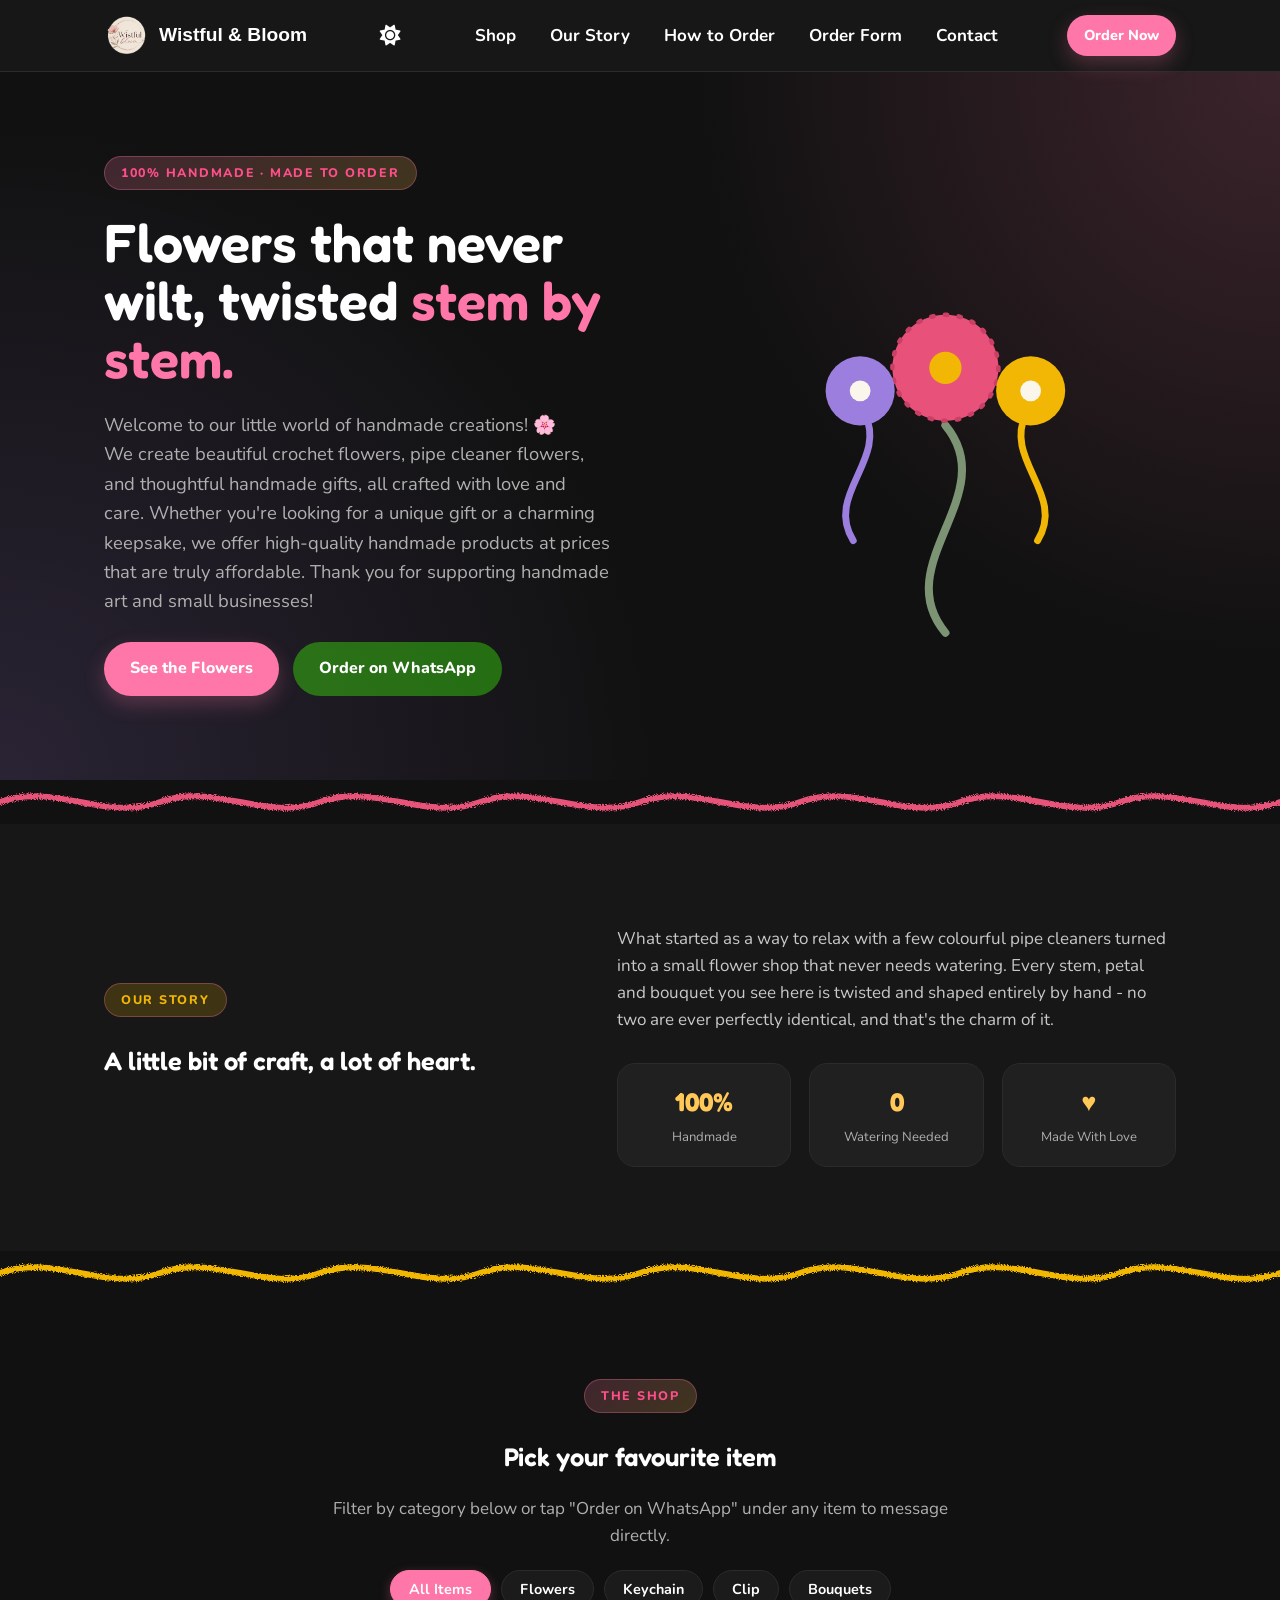
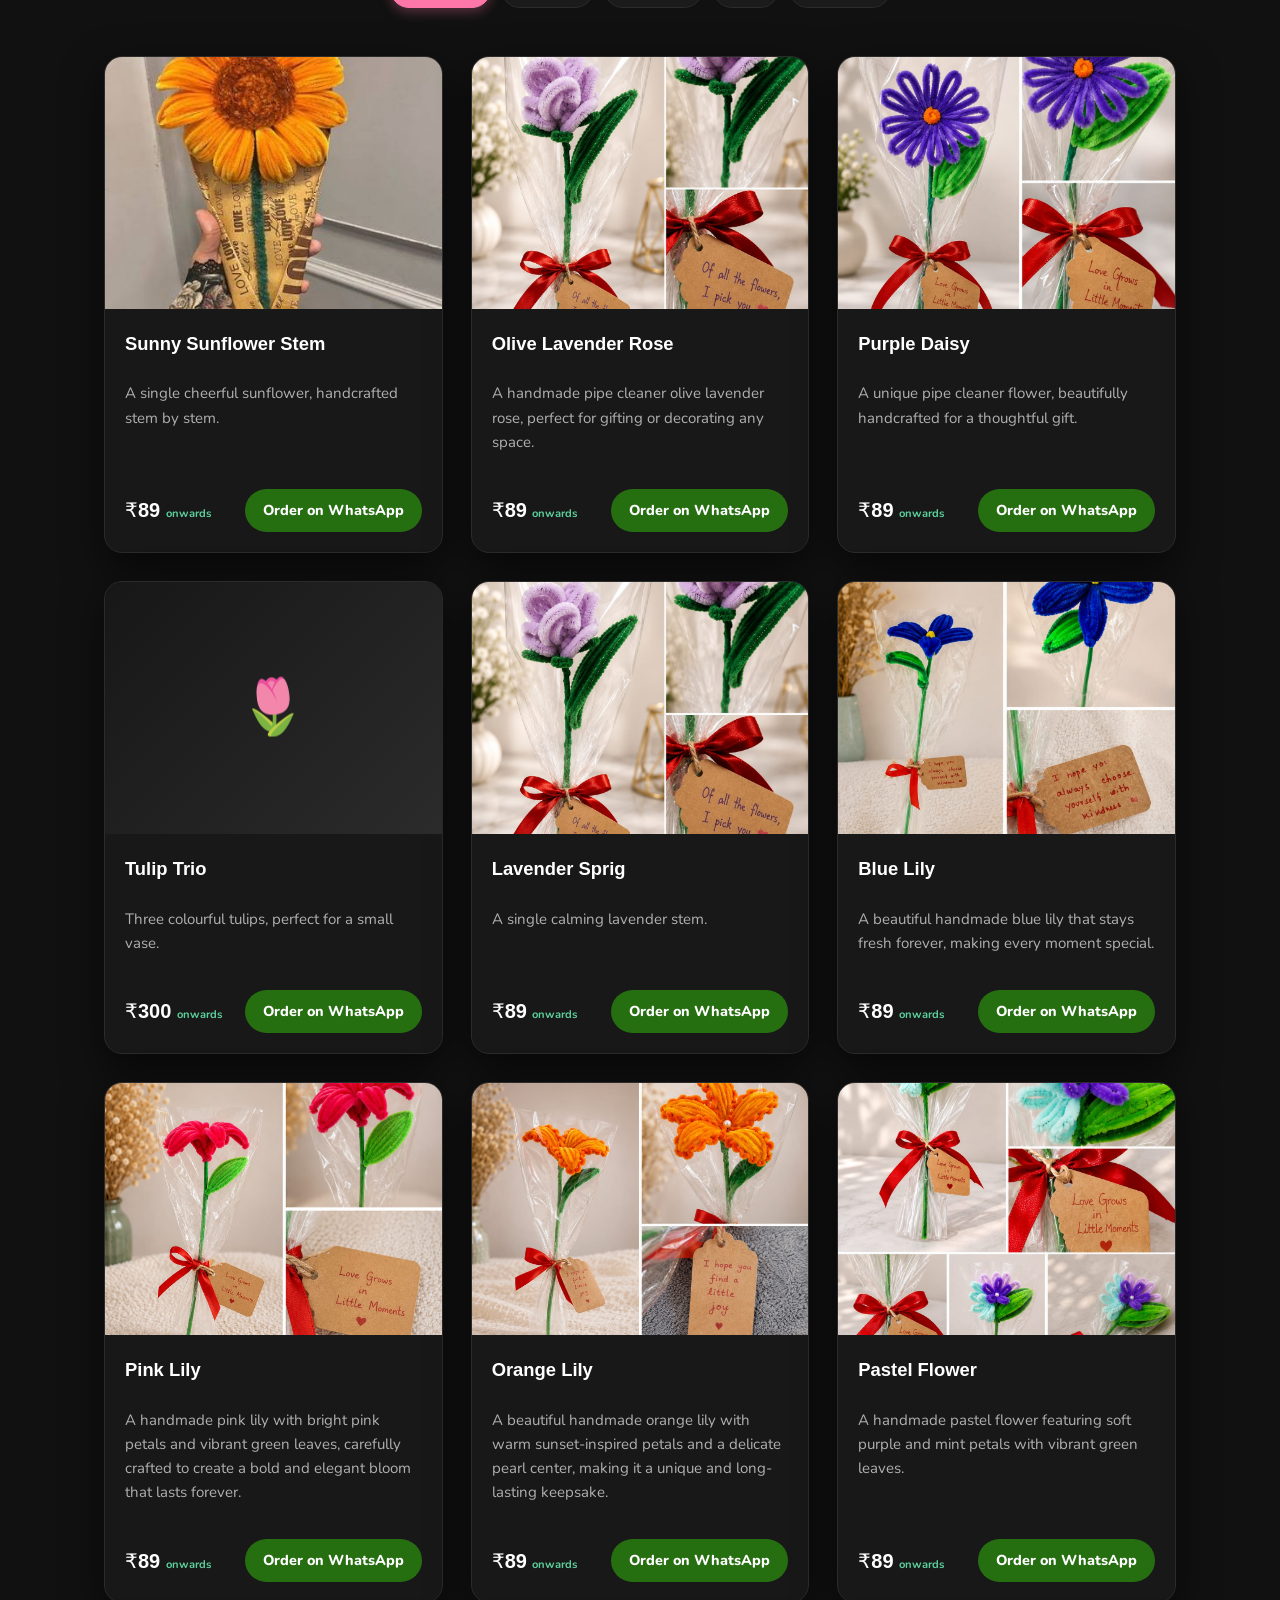
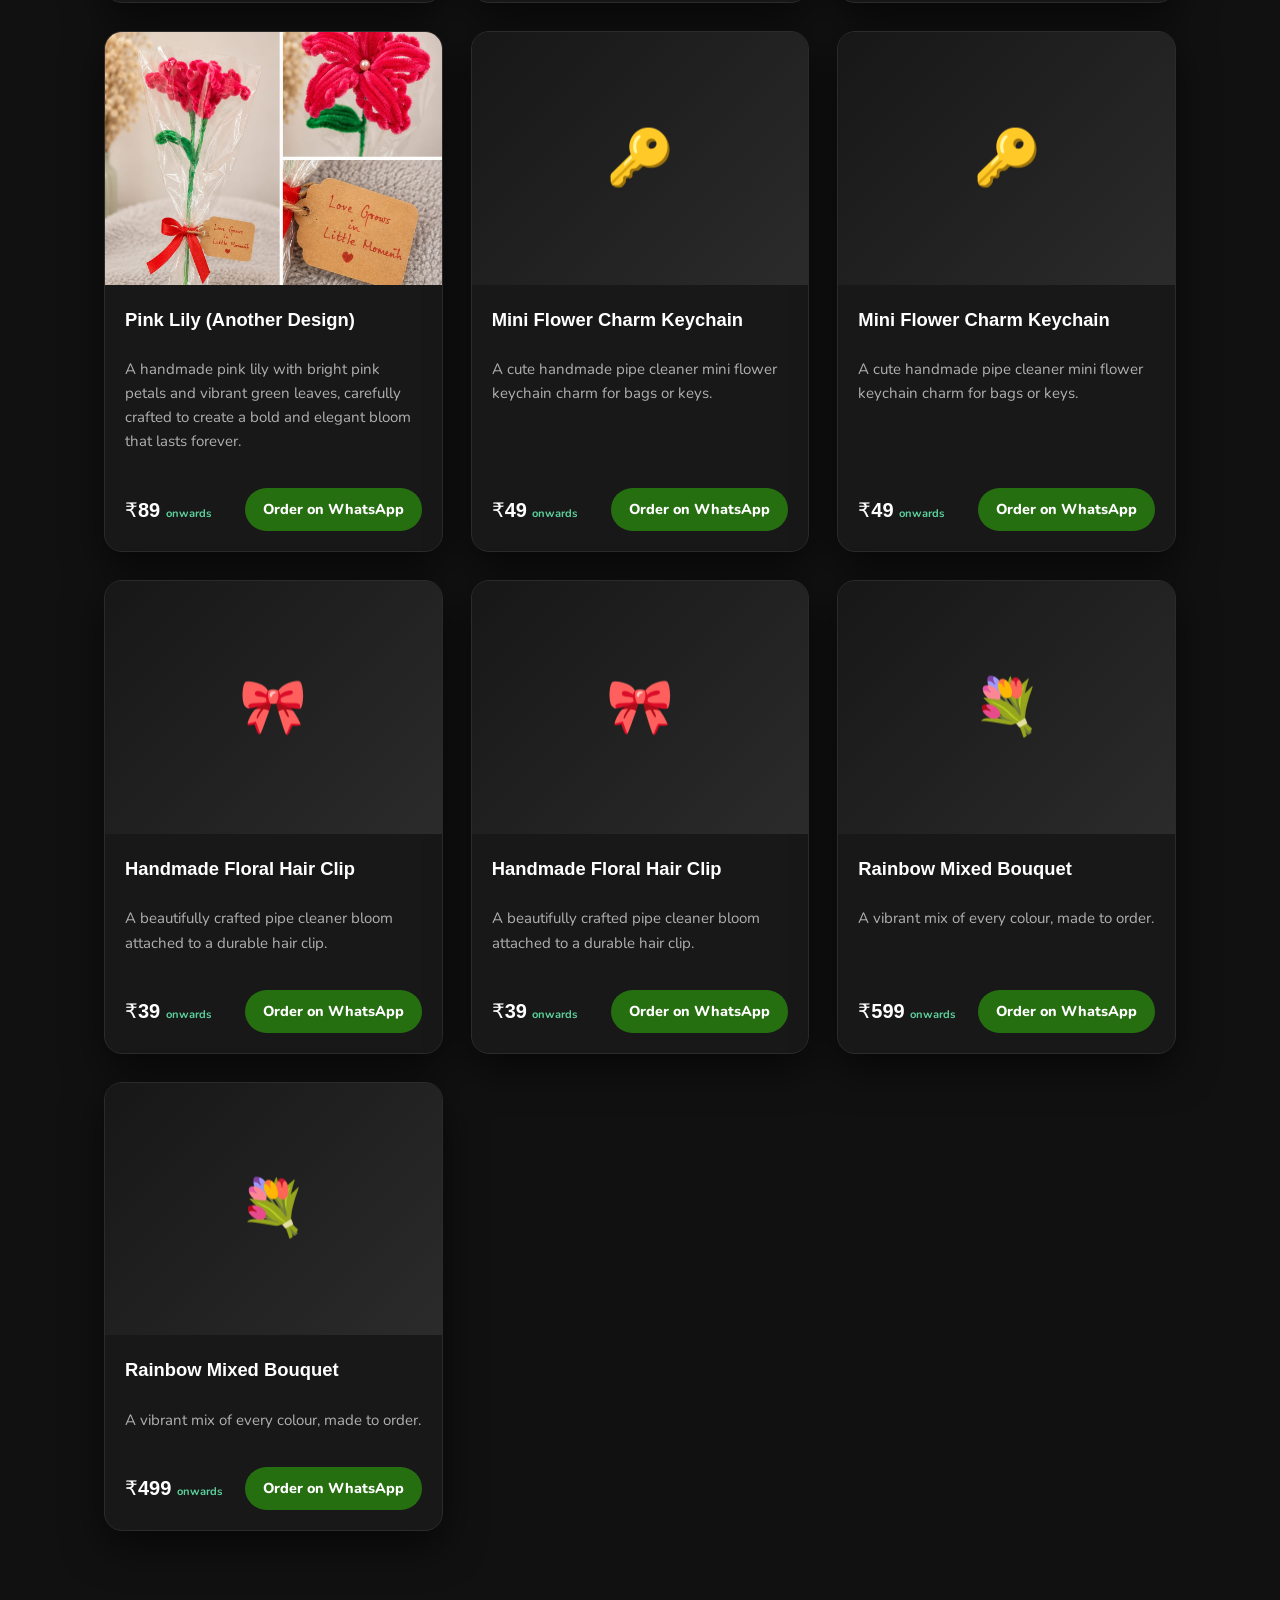
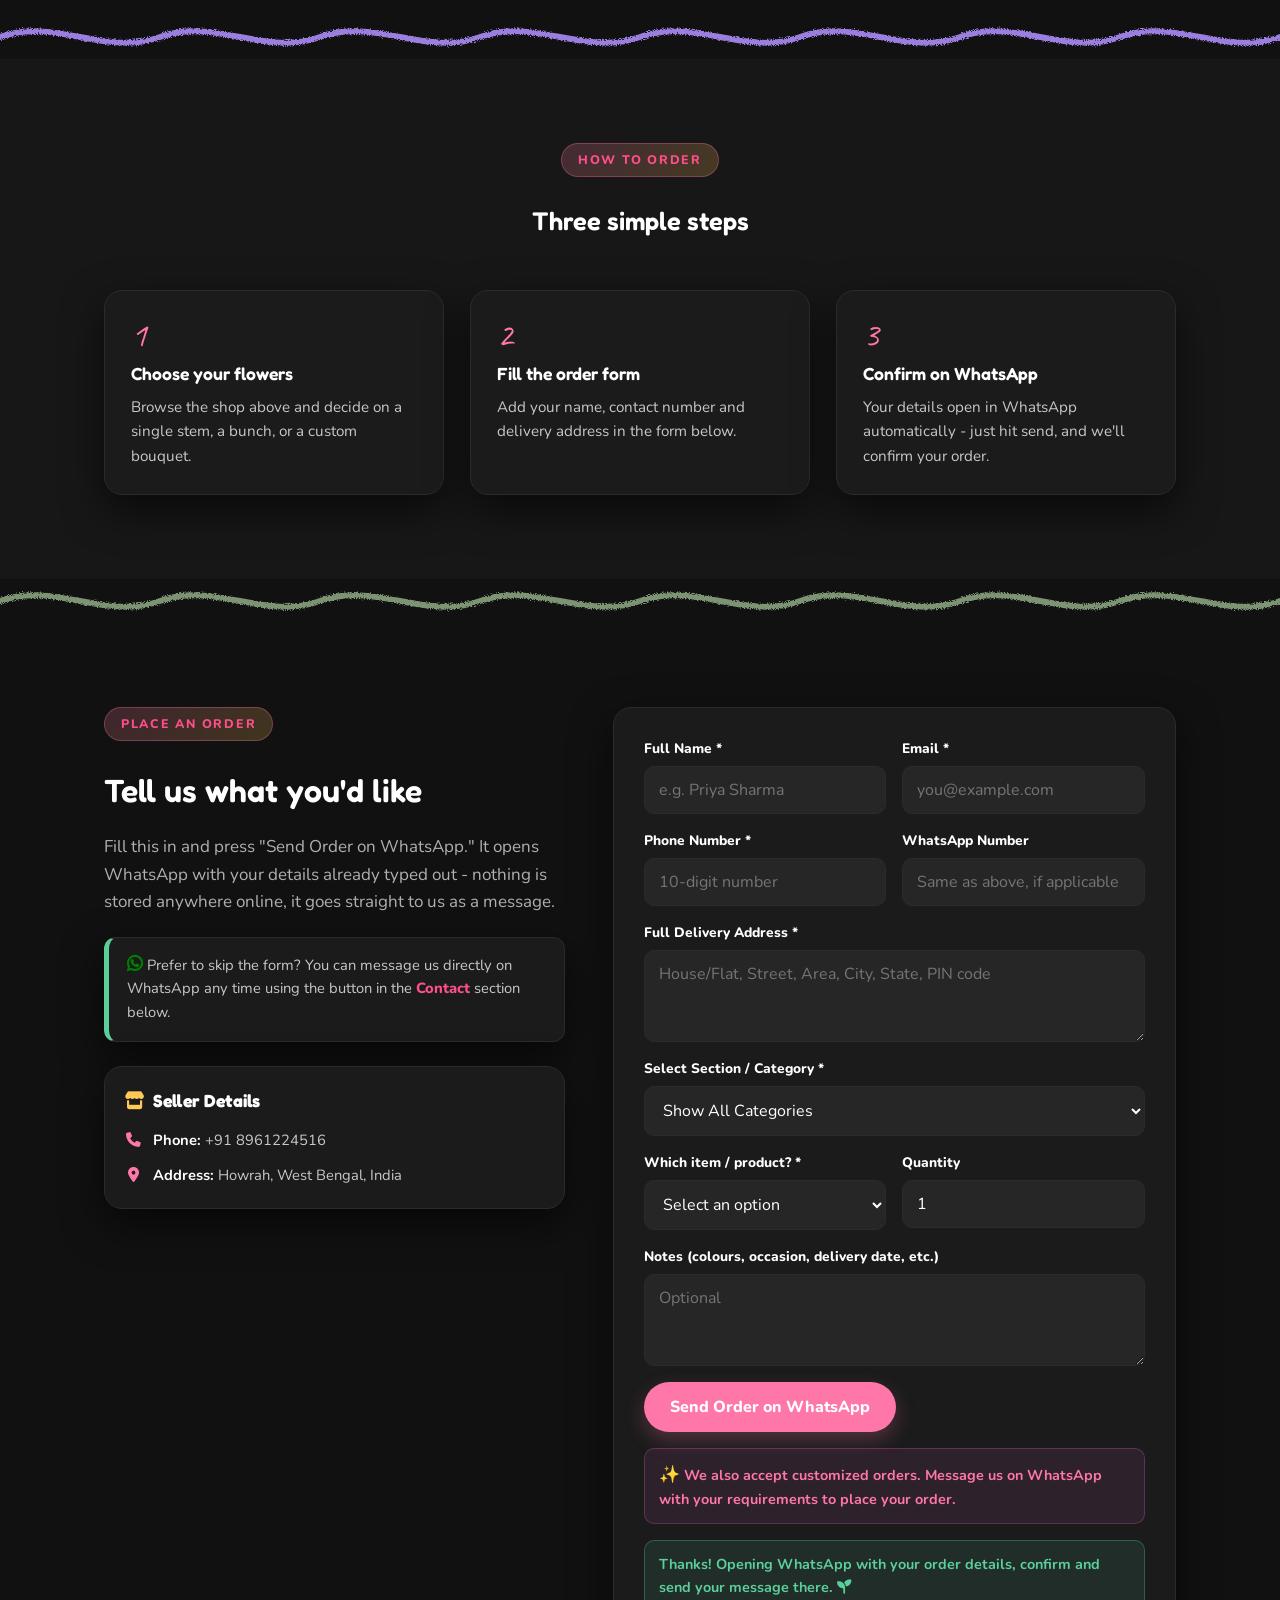
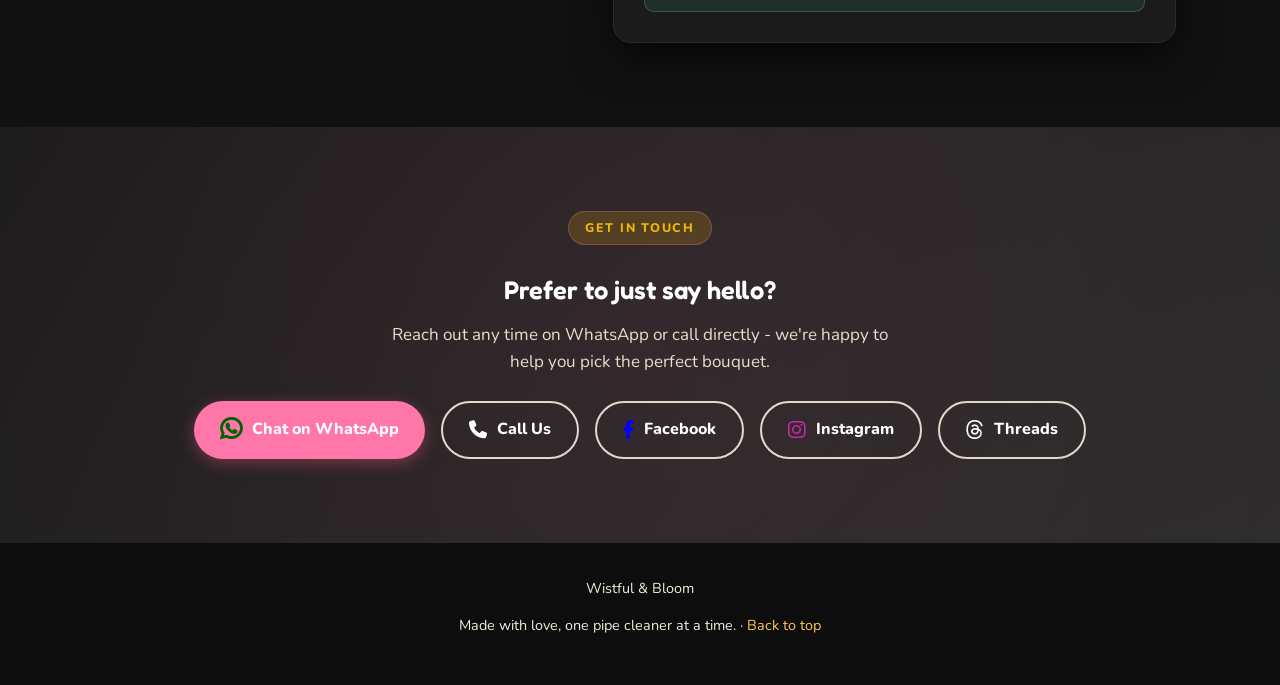
==== commit a52ee2d4: "Edit UX(Working......)" ====
--- a/index.html
+++ b/index.html
@@ -164,9 +164,10 @@
                     <!-- Sub-section category filters -->
                     <div class="category-filters" id="categoryFilters">
                         <button class="filter-btn active" data-category="all">All Items</button>
-                        <button class="filter-btn" data-category="flowers">Flowers &amp; Bouquet</button>
+                        <button class="filter-btn" data-category="flowers">Flowers</button>
                         <button class="filter-btn" data-category="keychain">Keychain</button>
                         <button class="filter-btn" data-category="clip">Clip</button>
+                        <button class="filter-btn" data-category="bouquets">Bouquets</button>
                     </div>
                 </div>
                 <div class="grid-products" id="productGrid">
@@ -295,7 +296,8 @@
                         <label for="formCategory">Select Section / Category *</label>
                         <select id="formCategory" name="formCategory" required>
                             <option value="all">Show All Categories</option>
-                            <option value="flowers">Flowers &amp; Bouquet</option>
+                            <option value="flowers">Flowers</option>
+                            <option value="bouquets">Bouquets</option>
                             <option value="keychain">Keychain</option>
                             <option value="clip">Clip</option>
                         </select>
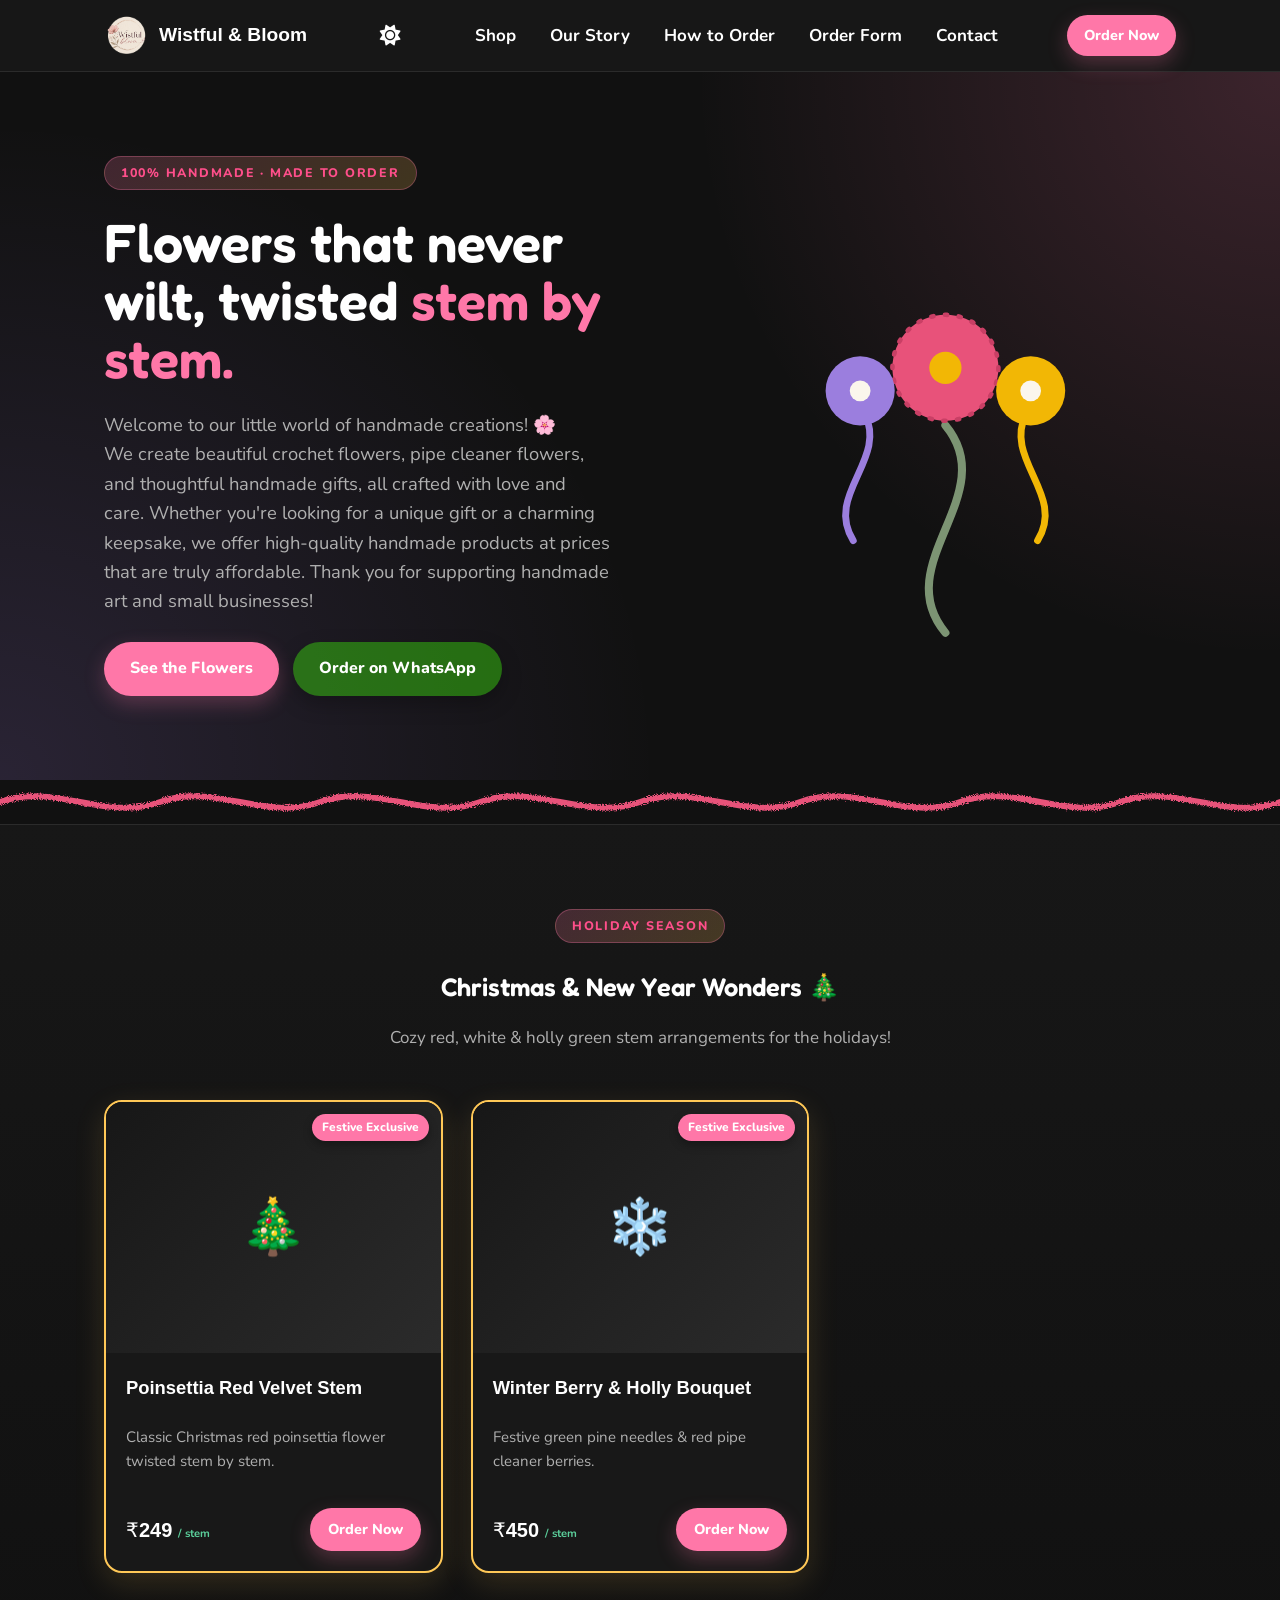
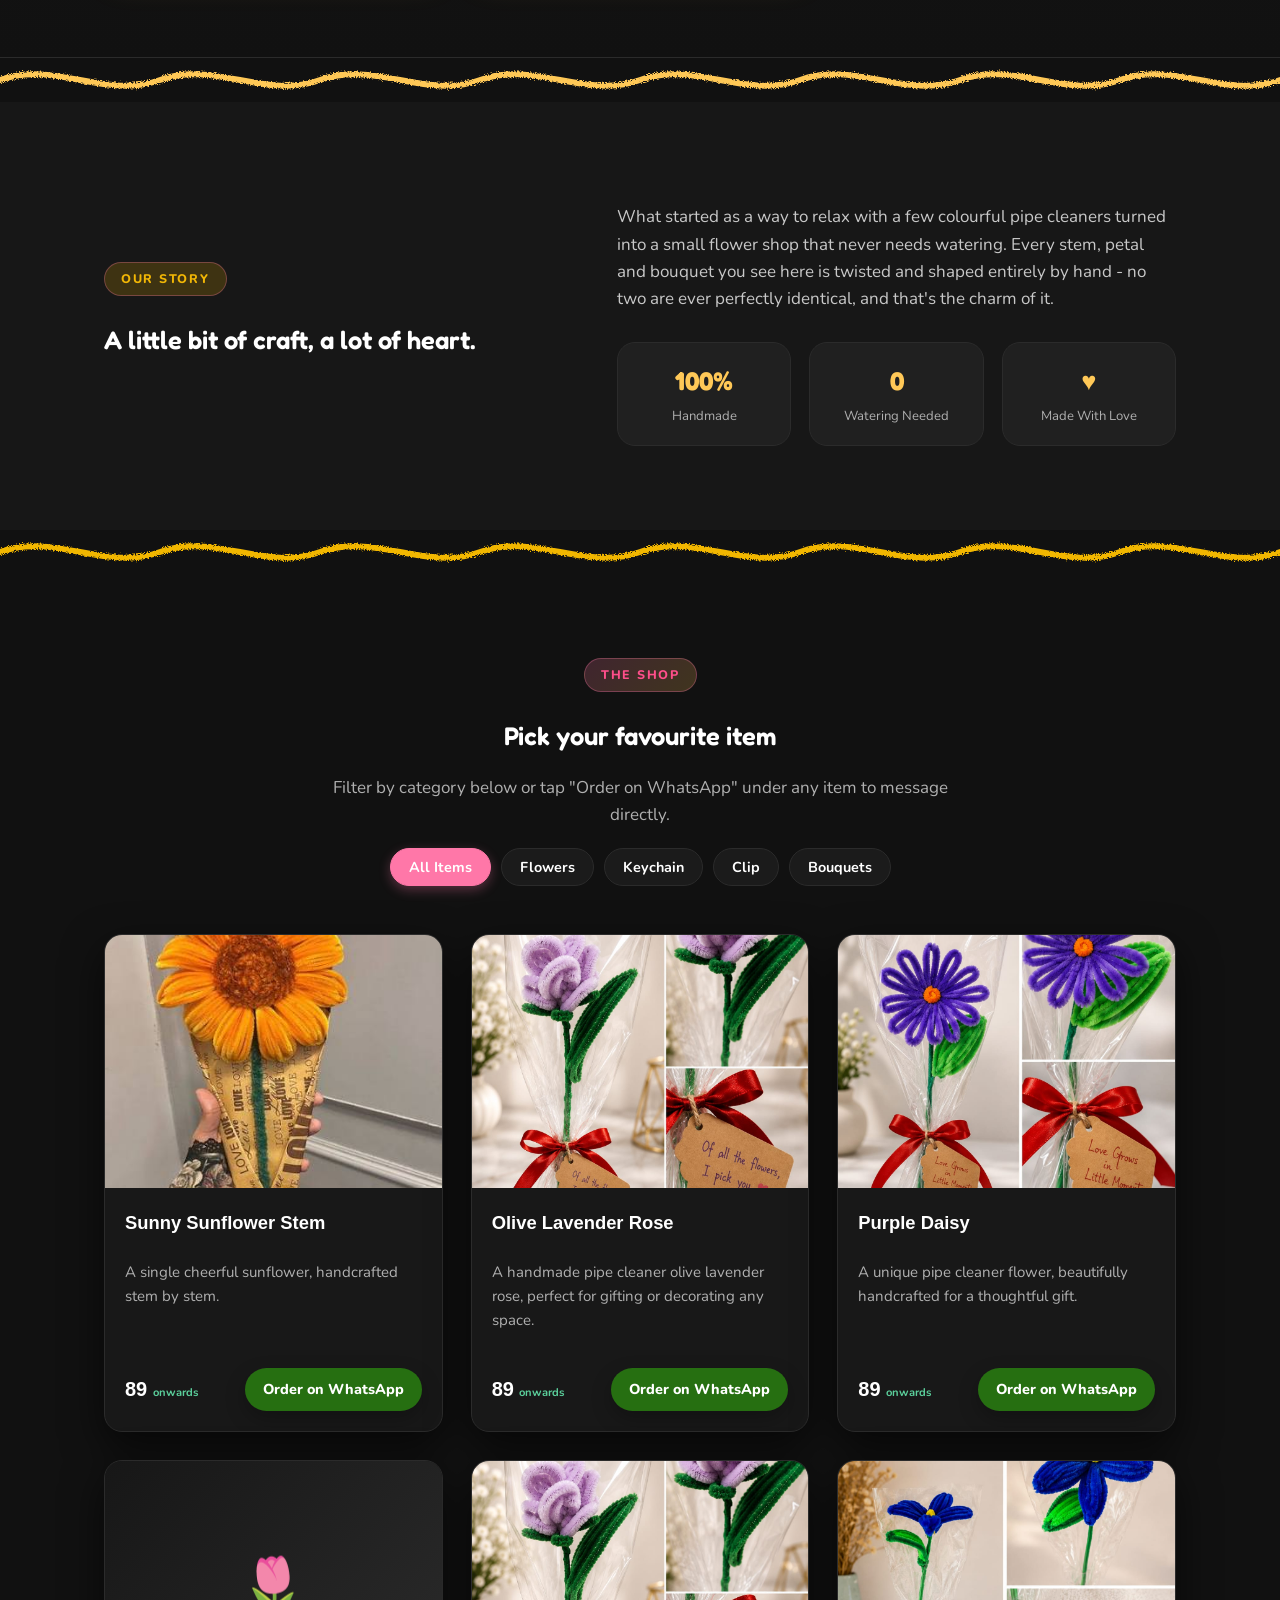
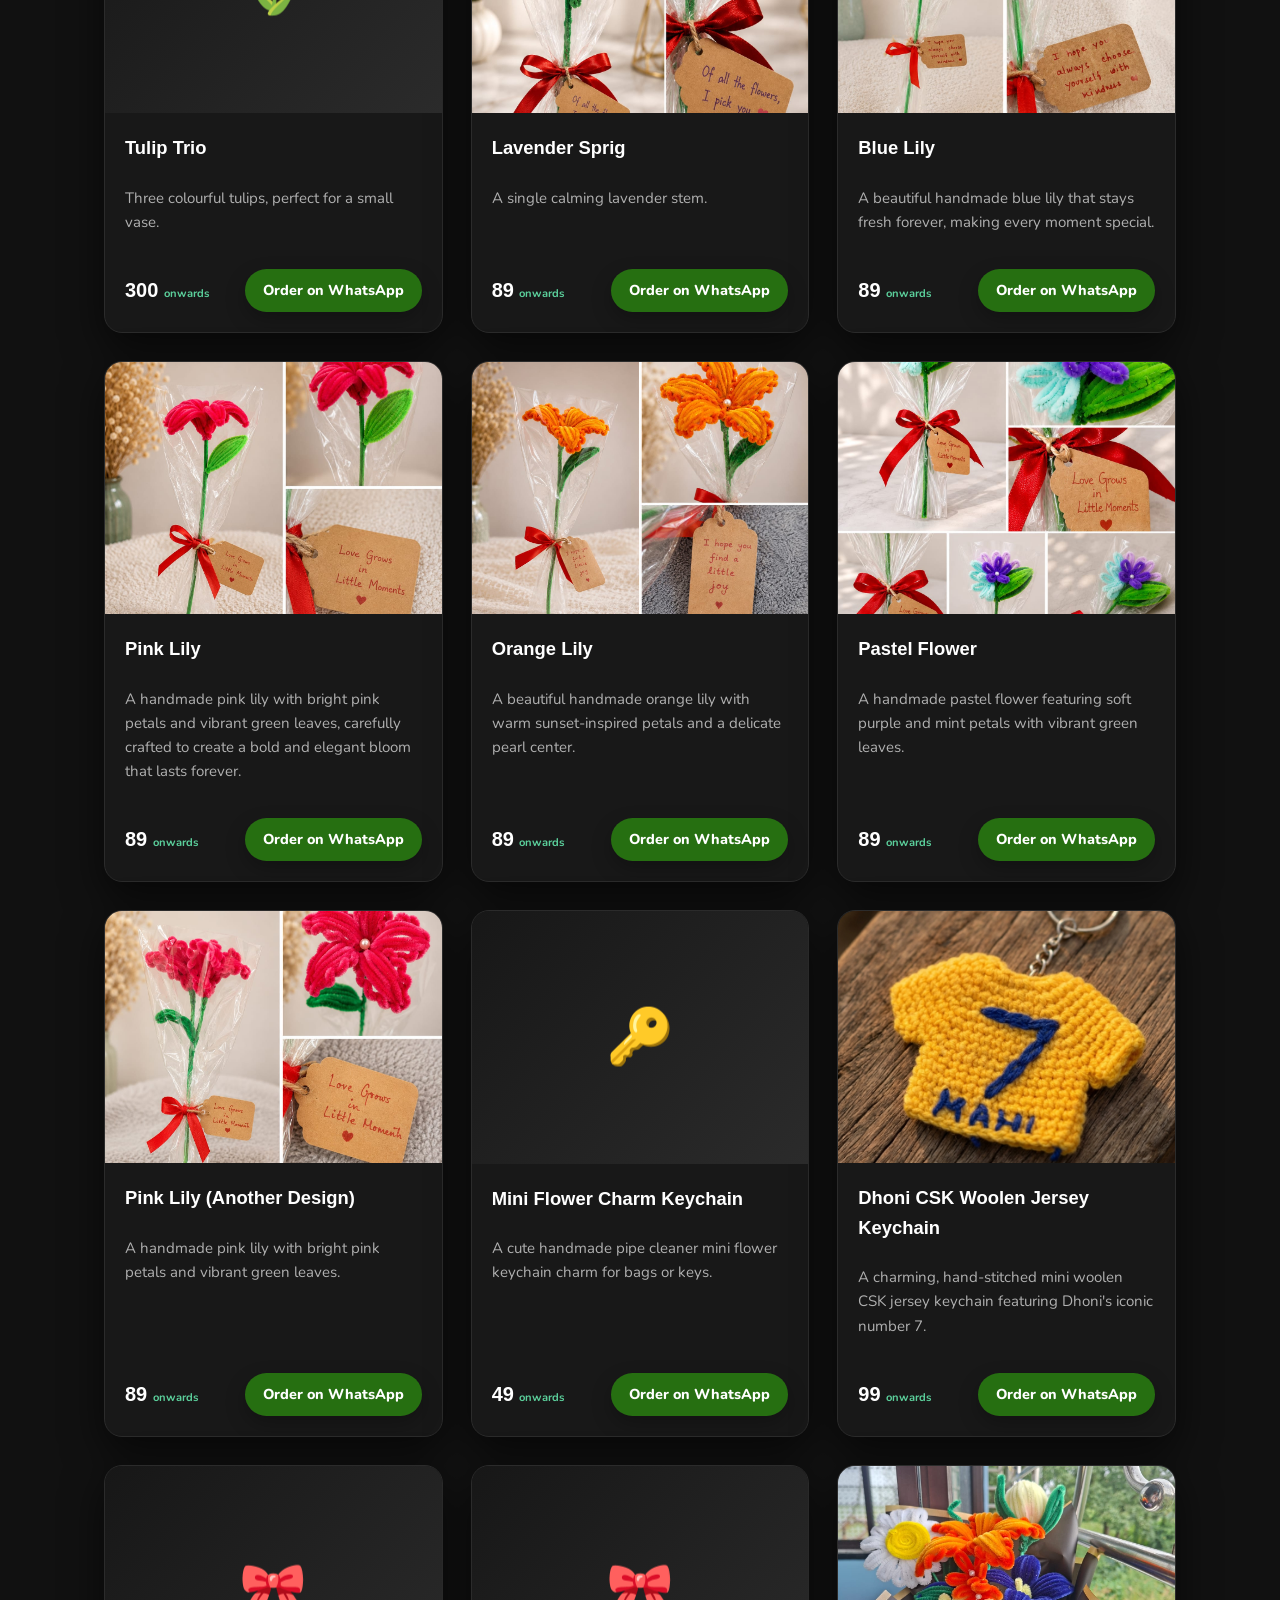
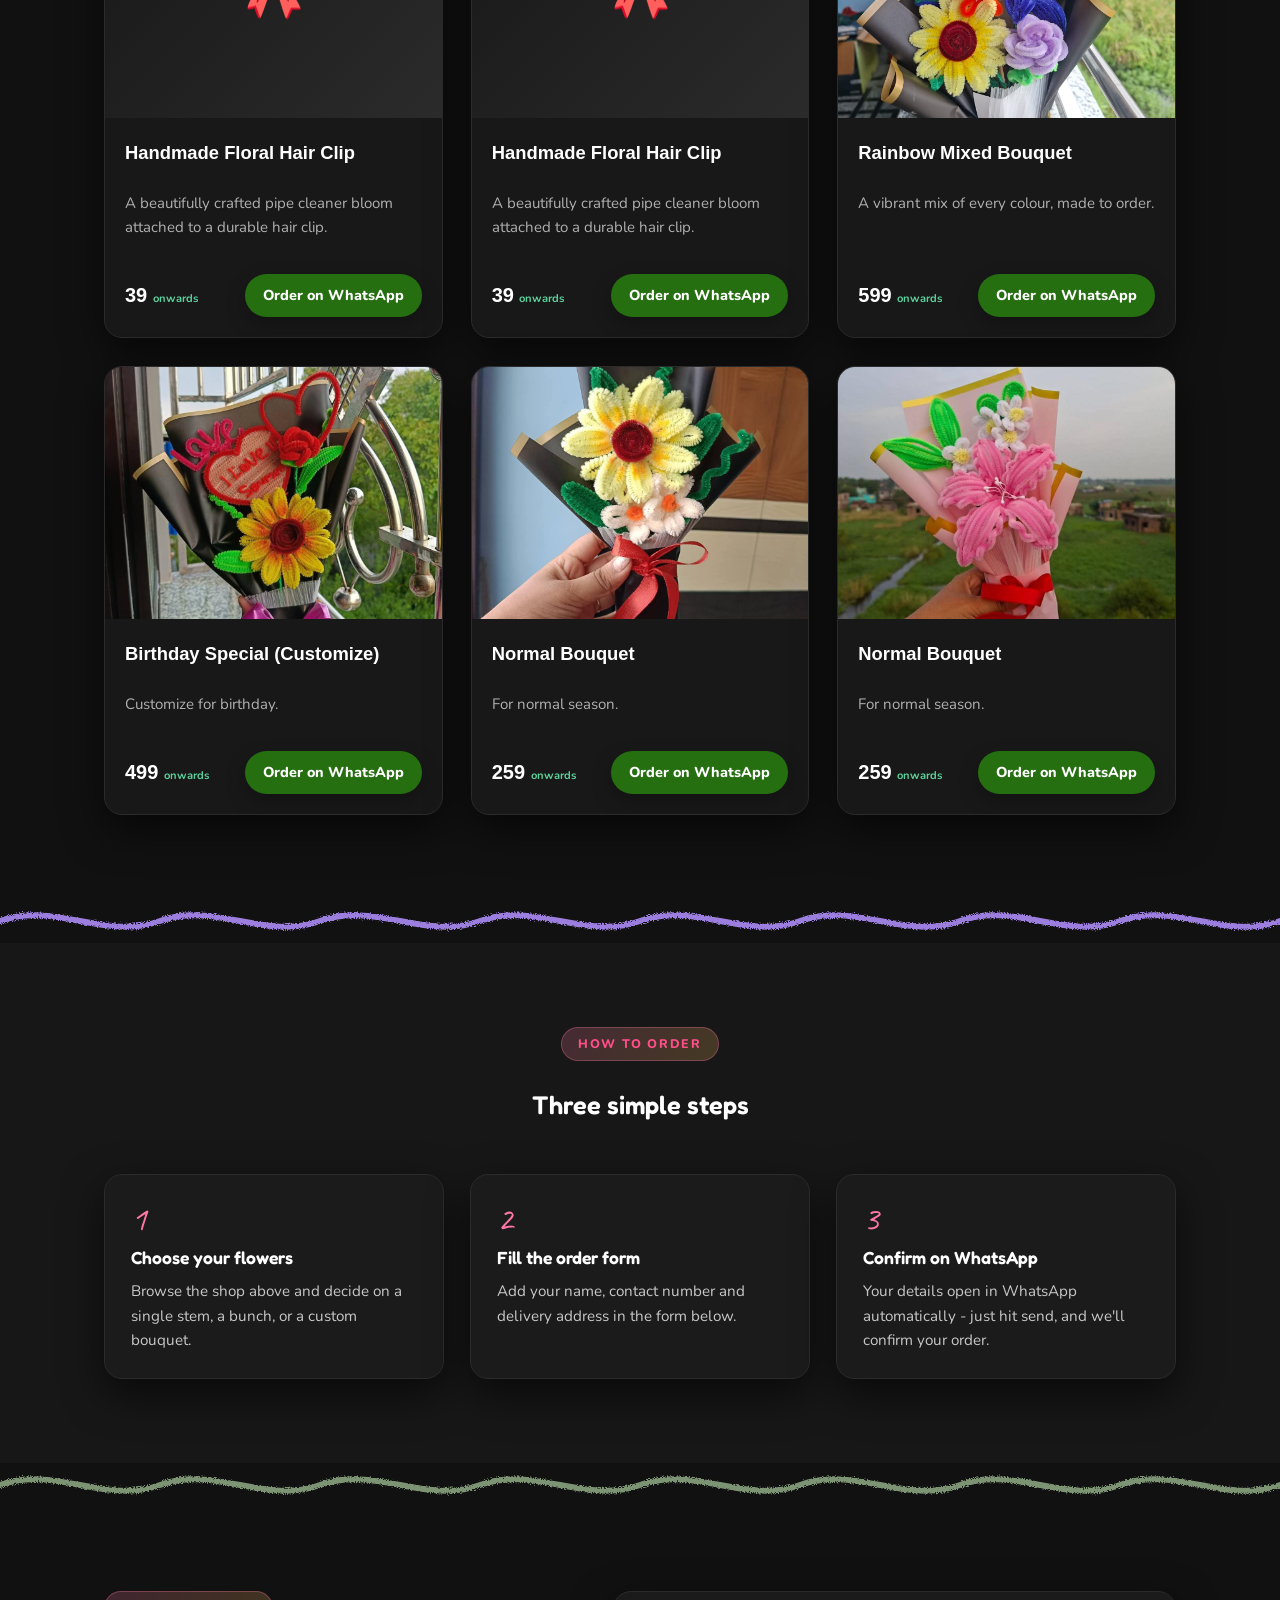
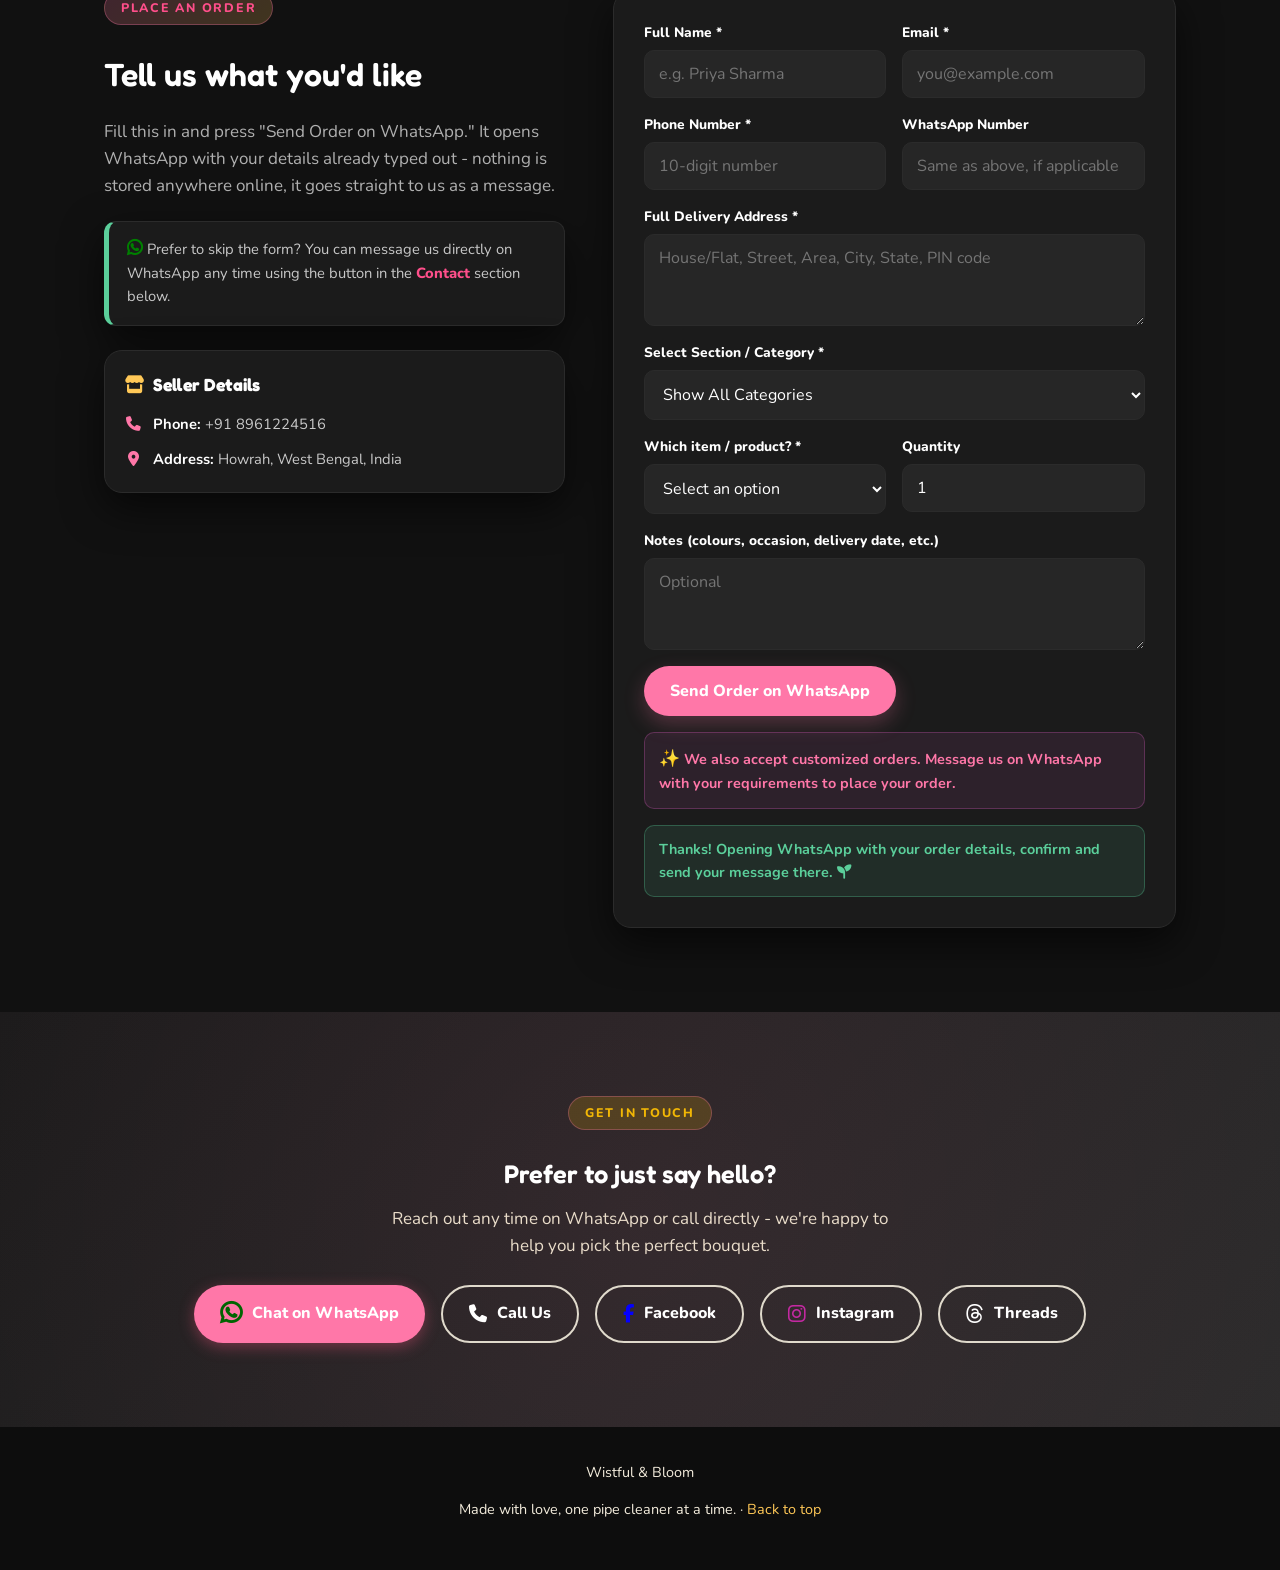
==== commit 84134167: "Add Festive Section and Keychain Picture and Bouquet Picture" ====
--- a/index.html
+++ b/index.html
@@ -21,7 +21,7 @@
 <body>
     <!-- Hidden SVG filter that gives every "wire divider" its fuzzy, chenille-stem texture -->
     <svg width="0" height="0" style="position: absolute">
-        <filter id="fuzzy-filter" x="-20%" y="-200%" width="140%" height="500%">
+        <filter id="fuzzy_filter" x="-20%" y="-200%" width="140%" height="500%">
             <feTurbulence type="fractalNoise" baseFrequency="0.9" numOctaves="2" seed="7" result="noise" />
             <feDisplacementMap in="SourceGraphic" in2="noise" scale="5" />
         </filter>
@@ -32,30 +32,30 @@
         <nav class="nav">
             <a href="#top" class="logo">
                 <img src="images/LogoRound.png" alt="" style="height: 45px; width: 45px;" />
-                <span id="nav-shop-name">Wistful &amp; Bloom</span>
+                <span id="nav_shop_name">Wistful &amp; Bloom</span>
             </a>
 
-            <div class="nav-actions-wrapper" style="display: flex; align-items: center; gap: 15px;">
+            <div class="nav_actions_wrapper" style="display: flex; align-items: center; gap: 15px;">
                 <!-- Theme Toggle Button -->
-                <button id="themeToggleBtn" class="theme-toggle-btn" aria-label="Toggle Theme"
+                <button id="themeToggleBtn" class="theme_toggle_btn" aria-label="Toggle Theme"
                     style="background: none; border: none; font-size: 1.3rem; cursor: pointer; color: white;">
                     <i class="fa-solid fa-sun"></i>
                 </button>
 
-                <button class="menu-toggle" id="menuToggle" aria-label="Open menu" aria-expanded="false">
+                <button class="menu_toggle" id="menuToggle" aria-label="Open menu" aria-expanded="false">
                     &#9776;
                 </button>
             </div>
 
-            <ul class="nav-links" id="navLinks">
+            <ul class="nav_links" id="navLinks">
                 <li><a href="#shop">Shop</a></li>
                 <li><a href="#story">Our Story</a></li>
                 <li><a href="#how">How to Order</a></li>
                 <li><a href="#order">Order Form</a></li>
                 <li><a href="#contact">Contact</a></li>
             </ul>
-            <div class="nav-cta">
-                <a href="#order" class="btn btn-primary btn-sm" style="padding: 9px 17px;">Order Now</a>
+            <div class="nav_cta">
+                <a href="#order" class="btn btn_primary btn_sm" style="padding: 9px 17px;">Order Now</a>
             </div>
         </nav>
     </header>
@@ -63,7 +63,7 @@
     <!-- ============================= HERO ============================= -->
     <main id="top">
         <section class="hero">
-            <div class="wrap hero-grid">
+            <div class="wrap hero_grid">
                 <div>
                     <span class="eyebrow">100% Handmade &middot; Made to Order</span>
                     <h1>
@@ -79,12 +79,12 @@
                         we offer high-quality handmade products at prices that are truly affordable. 
                         Thank you for supporting handmade art and small businesses!
                     </p>
-                    <div class="hero-actions">
-                        <a href="#shop" class="btn btn-primary">See the Flowers</a>
-                        <a href="#order" class="btn btn-dark">Order on WhatsApp</a>
-                    </div>
-                </div>
-                <div class="hero-art" aria-hidden="true">
+                    <div class="hero_actions">
+                        <a href="#shop" class="btn btn_primary">See the Flowers</a>
+                        <a href="#order" class="btn btn_dark">Order on WhatsApp</a>
+                    </div>
+                </div>
+                <div class="hero_art" aria-hidden="true">
                     <svg viewBox="0 0 400 400">
                         <g stroke-linecap="round" fill="none">
                             <path d="M200 380 C 150 320, 250 260, 200 200" stroke="#7C9473" stroke-width="7" />
@@ -104,29 +104,50 @@
             </div>
         </section>
 
-        <div class="wire-divider" aria-hidden="true">
+        <div class="wire_divider" aria-hidden="true">
             <svg viewBox="0 0 1440 44" preserveAspectRatio="none">
-                <path class="wire-path" stroke="#E8527A"
+                <path class="wire_path" stroke="#E8527A"
                     d="M0,22 C 60,2 120,42 180,22 C240,2 300,42 360,22 C420,2 480,42 540,22 C600,2 660,42 720,22 C780,2 840,42 900,22 C960,2 1020,42 1080,22 C1140,2 1200,42 1260,22 C1320,2 1380,42 1440,22" />
             </svg>
         </div>
 
+        <!-- ============================= SEASONAL / EVENT SECTION ============================= -->
+        <section class="event_section" id="eventSection" style="display: none;">
+            <div class="wrap">
+                <div class="shop_head">
+                    <span class="eyebrow eyebrow_yellow" id="eventBadge">Festive Special</span>
+                    <h2 id="eventTitle">Upcoming Special Collection</h2>
+                    <p id="eventDescription">Handcrafted blooms specially designed for the upcoming occasion!</p>
+                </div>
+                <div class="grid_products" id="eventProductGrid">
+                    <!-- Dynamic seasonal event products loaded via JS -->
+                </div>
+            </div>
+        </section>
+
+        <div class="wire_divider" id="eventDivider" style="display: none;" aria-hidden="true">
+            <svg viewBox="0 0 1440 44" preserveAspectRatio="none">
+                <path class="wire_path" stroke="#FFC857"
+                    d="M0,22 C 60,2 120,42 180,22 C240,2 300,42 360,22 C420,2 480,42 540,22 C600,2 660,42 720,22 C780,2 840,42 900,22 C960,2 1020,42 1080,22 C1140,2 1200,42 1260,22 C1320,2 1380,42 1440,22" />
+            </svg>
+        </div>
+
         <!-- ============================= STORY ============================= -->
         <section class="story" id="story">
-            <div class="wrap story-grid">
+            <div class="wrap story_grid">
                 <div>
                     <span class="eyebrow" style="background: rgba(242, 183, 5, 0.18); color: #f2b705">Our Story</span>
                     <h2>A little bit of craft, a lot of heart.</h2>
                 </div>
                 <div>
-                    <p id="story-text" class="story-text">
+                    <p id="story-text" class="story_text">
                         What started as a way to relax with a few colourful pipe cleaners
                         turned into a small flower shop that never needs watering. Every
                         stem, petal and bouquet you see here is twisted and shaped
                         entirely by hand - no two are ever perfectly identical, and that's
                         the charm of it.
                     </p>
-                    <div class="story-facts">
+                    <div class="story_facts">
                         <div class="fact">
                             <div class="num">100%</div>
                             <div class="label">Handmade</div>
@@ -144,9 +165,9 @@
             </div>
         </section>
 
-        <div class="wire-divider" aria-hidden="true">
+        <div class="wire_divider" aria-hidden="true">
             <svg viewBox="0 0 1440 44" preserveAspectRatio="none">
-                <path class="wire-path" stroke="#F2B705"
+                <path class="wire_path" stroke="#F2B705"
                     d="M0,22 C 60,2 120,42 180,22 C240,2 300,42 360,22 C420,2 480,42 540,22 C600,2 660,42 720,22 C780,2 840,42 900,22 C960,2 1020,42 1080,22 C1140,2 1200,42 1260,22 C1320,2 1380,42 1440,22" />
             </svg>
         </div>
@@ -154,7 +175,7 @@
         <!-- ============================= SHOP ============================= -->
         <section class="shop" id="shop">
             <div class="wrap">
-                <div class="shop-head">
+                <div class="shop_head">
                     <span class="eyebrow">The Shop</span>
                     <h2>Pick your favourite item</h2>
                     <p>
@@ -162,22 +183,22 @@
                     </p>
                     
                     <!-- Sub-section category filters -->
-                    <div class="category-filters" id="categoryFilters">
-                        <button class="filter-btn active" data-category="all">All Items</button>
-                        <button class="filter-btn" data-category="flowers">Flowers</button>
-                        <button class="filter-btn" data-category="keychain">Keychain</button>
-                        <button class="filter-btn" data-category="clip">Clip</button>
-                        <button class="filter-btn" data-category="bouquets">Bouquets</button>
-                    </div>
-                </div>
-                <div class="grid-products" id="productGrid">
-                </div>
-            </div>
-        </section>
-
-        <div class="wire-divider" aria-hidden="true">
+                    <div class="category_filters" id="categoryFilters">
+                        <button class="filter_btn active" data-category="all">All Items</button>
+                        <button class="filter_btn" data-category="flowers">Flowers</button>
+                        <button class="filter_btn" data-category="keychain">Keychain</button>
+                        <button class="filter_btn" data-category="clip">Clip</button>
+                        <button class="filter_btn" data-category="bouquets">Bouquets</button>
+                    </div>
+                </div>
+                <div class="grid_products" id="productGrid">
+                </div>
+            </div>
+        </section>
+
+        <div class="wire_divider" aria-hidden="true">
             <svg viewBox="0 0 1440 44" preserveAspectRatio="none">
-                <path class="wire-path" stroke="#9B7EDE"
+                <path class="wire_path" stroke="#9B7EDE"
                     d="M0,22 C 60,2 120,42 180,22 C240,2 300,42 360,22 C420,2 480,42 540,22 C600,2 660,42 720,22 C780,2 840,42 900,22 C960,2 1020,42 1080,22 C1140,2 1200,42 1260,22 C1320,2 1380,42 1440,22" />
             </svg>
         </div>
@@ -185,13 +206,13 @@
         <!-- ============================= HOW TO ORDER ============================= -->
         <section class="how" id="how">
             <div class="wrap">
-                <div class="shop-head">
+                <div class="shop_head">
                     <span class="eyebrow">How To Order</span>
                     <h2>Three simple steps</h2>
                 </div>
-                <div class="how-steps">
+                <div class="how_steps">
                     <div class="step">
-                        <div class="step-num">1</div>
+                        <div class="step_num">1</div>
                         <h3>Choose your flowers</h3>
                         <p>
                             Browse the shop above and decide on a single stem, a bunch, or a
@@ -199,7 +220,7 @@
                         </p>
                     </div>
                     <div class="step">
-                        <div class="step-num">2</div>
+                        <div class="step_num">2</div>
                         <h3>Fill the order form</h3>
                         <p>
                             Add your name, contact number and delivery address in the form
@@ -207,7 +228,7 @@
                         </p>
                     </div>
                     <div class="step">
-                        <div class="step-num">3</div>
+                        <div class="step_num">3</div>
                         <h3>Confirm on WhatsApp</h3>
                         <p>
                             Your details open in WhatsApp automatically - just hit send, and
@@ -218,17 +239,17 @@
             </div>
         </section>
 
-        <div class="wire-divider" aria-hidden="true">
+        <div class="wire_divider" aria-hidden="true">
             <svg viewBox="0 0 1440 44" preserveAspectRatio="none">
-                <path class="wire-path" stroke="#7C9473"
+                <path class="wire_path" stroke="#7C9473"
                     d="M0,22 C 60,2 120,42 180,22 C240,2 300,42 360,22 C420,2 480,42 540,22 C600,2 660,42 720,22 C780,2 840,42 900,22 C960,2 1020,42 1080,22 C1140,2 1200,42 1260,22 C1320,2 1380,42 1440,22" />
             </svg>
         </div>
 
         <!-- ============================= ORDER FORM ============================= -->
         <section id="order">
-            <div class="wrap order-wrap">
-                <div class="order-info">
+            <div class="wrap order_wrap">
+                <div class="order_info">
                     <span class="eyebrow">Place An Order</span>
                     <h2>Tell us what you'd like</h2>
                     <p>
@@ -236,19 +257,19 @@
                         with your details already typed out - nothing is stored anywhere
                         online, it goes straight to us as a message.
                     </p>
-                    <div class="whatsapp-note">
+                    <div class="whatsapp_note">
                         <i class="fa-brands fa-whatsapp" style="color: green; font-weight: 700; font-size: large;"></i>
                         Prefer to skip the form? You can message us directly on WhatsApp
                         any time using the button in the
                         <a href="#contact"
-                            style="color: var(--coral-dark); font-weight: 800; text-decoration: none;">Contact</a>
+                            style="color: var(--coral_dark); font-weight: 800; text-decoration: none;">Contact</a>
                         section below.
                     </div>
 
                     <!-- Dynamic Seller Info Box -->
-                    <div class="seller-info-box">
+                    <div class="seller_info_box">
                         <h3><i class="fa-solid fa-store" style="color: var(--sun);"></i> Seller Details</h3>
-                        <ul class="seller-details-list">
+                        <ul class="seller_details_list">
                             <li>
                                 <i class="fa-solid fa-phone"></i>
                                 <span><strong>Phone:</strong> <span id="seller-phone"></span></span>
@@ -261,8 +282,8 @@
                     </div>
                 </div>
 
-                <form class="order-form" id="orderForm">
-                    <div class="field-row">
+                <form class="order_form" id="orderForm">
+                    <div class="field_row">
                         <div class="field">
                             <label for="fullName">Full Name *</label>
                             <input type="text" id="fullName" name="fullName" required placeholder="e.g. Priya Sharma" />
@@ -273,7 +294,7 @@
                         </div>
                     </div>
 
-                    <div class="field-row">
+                    <div class="field_row">
                         <div class="field">
                             <label for="phone">Phone Number *</label>
                             <input type="tel" id="phone" name="phone" required placeholder="10-digit number" />
@@ -300,10 +321,11 @@
                             <option value="bouquets">Bouquets</option>
                             <option value="keychain">Keychain</option>
                             <option value="clip">Clip</option>
+                            <option value="festive">Festive Specials</option>
                         </select>
                     </div>
 
-                    <div class="field-row">
+                    <div class="field_row">
                         <div class="field">
                             <label for="product">Which item / product? *</label>
                             <select id="product" name="product" required>
@@ -324,15 +346,15 @@
                         <textarea id="notes" name="notes" rows="3" placeholder="Optional"></textarea>
                     </div>
 
-                    <button type="submit" class="btn btn-primary" style="justify-self: start">
+                    <button type="submit" class="btn btn_primary" style="justify-self: start">
                         Send Order on WhatsApp
                     </button>
-                    <div class="form-msg information" id="formMsg">
+                    <div class="form_msg information" id="formMsg">
                         <span style="font-size: 17px;">&#10024;</span>
                         We also accept customized orders.
                         Message us on WhatsApp with your requirements to place your order.
                     </div>
-                    <div class="form-msg success" id="formMsgSuccess">
+                    <div class="form_msg success" id="formMsgSuccess">
                         Thanks! Opening WhatsApp with your order details, confirm and send your message there.
                         <i class="fa-solid fa-seedling"></i>
                     </div>
@@ -349,29 +371,29 @@
                     Reach out any time on WhatsApp or call directly - we're happy to
                     help you pick the perfect bouquet.
                 </p>
-                <div class="contact-buttons">
-                    <a href="#" id="waContactBtn" class="btn btn-primary">
+                <div class="contact_buttons">
+                    <a href="#" id="waContactBtn" class="btn btn_primary">
                         <i class="fa-brands fa-whatsapp"
                             style="color: darkgreen; font-weight: 900; font-size: 25px"></i>
-                        <span class="btn-text">Chat on WhatsApp</span>
+                        <span class="btn_text">Chat on WhatsApp</span>
                     </a>
-                    <a href="#" id="callBtn" class="btn btn-outline"><i class="fa-solid fa-phone"
+                    <a href="#" id="callBtn" class="btn btn_outline"><i class="fa-solid fa-phone"
                             style="font-size: 18px"></i>
-                        <span class="btn-text">Call Us</span></a>
-                    <a href="https://www.facebook.com/profile.php?id=61592627278956" class="btn btn-outline" target="_blank"
+                        <span class="btn_text">Call Us</span></a>
+                    <a href="https://www.facebook.com/profile.php?id=61592627278956" class="btn btn_outline" target="_blank"
                         rel="noopener">
                         <i class="fa-brands fa-facebook-f" style="color: rgb(4, 0, 255); font-size: 18px"></i>
-                        <span class="btn-text">Facebook</span>
+                        <span class="btn_text">Facebook</span>
                     </a>
-                    <a href="https://www.instagram.com/wistfulbloomshop?igsh=NGZ3ZnliYm9xcTk3&utm_source=ig_contact_invite" class="btn btn-outline" target="_blank"
+                    <a href="https://www.instagram.com/wistfulbloomshop?igsh=NGZ3ZnliYm9xcTk3&utm_source=ig_contact_invite" class="btn btn_outline" target="_blank"
                         rel="noopener">
                         <i class="fa-brands fa-instagram" style="font-size: 20px; color: #c429a2;"></i>
-                        <span class="btn-text">Instagram</span>
+                        <span class="btn_text">Instagram</span>
                     </a>
-                    <a href="https://www.threads.com/@wistfulbloomshop?invite=0" class="btn btn-outline" target="_blank"
+                    <a href="https://www.threads.com/@wistfulbloomshop?invite=0" class="btn btn_outline" target="_blank"
                         rel="noopener">
                         <i class="fa-brands fa-threads" style="font-size: 20px; color: #fff"></i>
-                        <span class="btn-text">Threads</span>
+                        <span class="btn_text">Threads</span>
                     </a>
                 </div>
             </div>
@@ -387,23 +409,23 @@
     </footer>
 
     <!-- ============================= AMAZON-STYLE PRODUCT MODAL ============================= -->
-    <div id="productModal" class="modal-overlay" aria-hidden="true">
-        <div class="modal-content">
-            <button class="modal-close" id="modalClose" aria-label="Close Window">&times;</button>
-            <div class="modal-body">
-                <div class="modal-gallery">
-                    <div class="modal-thumbnails" id="modalThumbnails"></div>
-                    <div class="modal-main-image-wrap">
-                        <button class="modal-nav-btn prev" id="modalPrev" aria-label="Previous Image">&#10094;</button>
+    <div id="productModal" class="modal_overlay" aria-hidden="true">
+        <div class="modal_content">
+            <button class="modal_close" id="modalClose" aria-label="Close Window">&times;</button>
+            <div class="modal_body">
+                <div class="modal_gallery">
+                    <div class="modal_thumbnails" id="modalThumbnails"></div>
+                    <div class="modal_main_image_wrap">
+                        <button class="modal_nav_btn prev" id="modalPrev" aria-label="Previous Image">&#10094;</button>
                         <img id="modalMainImg" src="" alt="Product View" />
-                        <button class="modal-nav-btn next" id="modalNext" aria-label="Next Image">&#10095;</button>
-                    </div>
-                </div>
-                <div class="modal-details">
+                        <button class="modal_nav_btn next" id="modalNext" aria-label="Next Image">&#10095;</button>
+                    </div>
+                </div>
+                <div class="modal_details">
                     <h2 id="modalTitle"></h2>
-                    <div class="modal-price" id="modalPrice"></div>
+                    <div class="modal_price" id="modalPrice"></div>
                     <p id="modalDesc"></p>
-                    <a class="btn btn-dark" id="modalWaBtn" href="#" style="margin-top: 15px; width: 100%; justify-content: center;">Order on WhatsApp</a>
+                    <a class="btn btn_dark" id="modalWaBtn" href="#" style="margin-top: 15px; width: 100%; justify-content: center;">Order on WhatsApp</a>
                 </div>
             </div>
         </div>
--- a/BloomStyle.css
+++ b/BloomStyle.css
@@ -1,11 +1,11 @@
 /* Dark Theme (Default) */
 :root {
     --moss: #1a1a1a;
-    --moss-dark: #0d0d0d;
+    --moss_dark: #0d0d0d;
     --paper: #111111;
-    --paper-soft: #1c1c1c;
+    --paper_soft: #1c1c1c;
     --coral: #ff77a8;
-    --coral-dark: #ff4f8b;
+    --coral_dark: #ff4f8b;
     --sun: #ffc857;
     --lavender: #b68cff;
     --sage: #5bcf9b;
@@ -15,47 +15,47 @@
     --radius: 18px;
     --shadow: 0 15px 40px rgba(0, 0, 0, 0.6);
     
-    --bg-main: #111111;
-    --bg-alt: #171717;
-    --bg-nav: rgba(17, 17, 17, 0.95);
-    --bg-card: #181818;
-    --bg-box: #1b1b1b;
-    --bg-input: #262626;
-    --border-color: #2b2b2b;
-    --text-primary: #ffffff;
-    --text-secondary: #c8c8c8;
-    --text-muted: #b0b0b0;
-    --btn-outline-text: #ffffff;
-    --btn-outline-border: rgba(255, 255, 255, 0.2);
-    --btn-outline-hover: rgba(255, 255, 255, 0.08);
-    --header-height: 72px;
+    --bg_main: #111111;
+    --bg_alt: #171717;
+    --bg_nav: rgba(17, 17, 17, 0.95);
+    --bg_card: #181818;
+    --bg_box: #1b1b1b;
+    --bg_input: #262626;
+    --border_color: #2b2b2b;
+    --text_primary: #ffffff;
+    --text_secondary: #c8c8c8;
+    --text_muted: #b0b0b0;
+    --btn_outline_text: #ffffff;
+    --btn_outline_border: rgba(255, 255, 255, 0.2);
+    --btn_outline_hover: rgba(255, 255, 255, 0.08);
+    --header_height: 72px;
 }
 
 /* Light Theme Variables */
-body.light-theme {
-    --bg-main: #FBF6EC;             /* --paper */
-    --bg-alt: #F3ECDC;              /* --paper-soft */
-    --bg-nav: rgba(251, 246, 236, 0.95); /* --paper transparent */
-    --bg-card: #ffffff;
-    --bg-box: #ffffff;
-    --bg-input: #F3ECDC;            /* --paper-soft */
-    --border-color: #7C9473;        /* --sage */
-    --text-primary: #2B2A28;        /* --ink */
-    --text-secondary: #2B2A28;      /* --ink */
-    --text-muted: #213228;          /* --moss-dark */
-    --btn-outline-text: #2b2a28;    /* --ink */
-    --btn-outline-border: rgba(43, 42, 40, 0.2);
-    --btn-outline-hover: rgba(43, 42, 40, 0.05);
+body.light_theme {
+    --bg_main: #FBF6EC;
+    --bg_alt: #F3ECDC;
+    --bg_nav: rgba(251, 246, 236, 0.95);
+    --bg_card: #ffffff;
+    --bg_box: #ffffff;
+    --bg_input: #F3ECDC;
+    --border_color: #7C9473;
+    --text_primary: #2B2A28;
+    --text_secondary: #2B2A28;
+    --text_muted: #213228;
+    --btn_outline_text: #2b2a28;
+    --btn_outline_border: rgba(43, 42, 40, 0.2);
+    --btn_outline_hover: rgba(43, 42, 40, 0.05);
     --shadow: 0 10px 30px rgba(43, 42, 40, 0.12);
-    --moss: #2F4538;                /* --moss */
-    --moss-dark: #213228;           /* --moss-dark */
-}
-
-body.light-theme .hero {
+    --moss: #2F4538;
+    --moss_dark: #213228;
+}
+
+body.light_theme .hero {
     background: 
         radial-gradient(circle at top right, rgba(242, 183, 5, 0.12), transparent 45%),
         radial-gradient(circle at bottom left, rgba(155, 126, 222, 0.1), transparent 40%),
-        var(--bg-main);
+        var(--bg_main);
 }
 
 * {
@@ -71,20 +71,20 @@
     margin: 0;
     width: 100%;
     overflow-x: hidden;
-    background: var(--bg-main);
-    color: var(--text-secondary);
+    background: var(--bg_main);
+    color: var(--text_secondary);
     font-family: "Nunito", sans-serif;
     font-size: 17px;
     line-height: 1.6;
     transition: background 0.3s ease, color 0.3s ease;
-    padding-top: var(--header-height); /* Prevents content from going under the fixed header */
+    padding-top: var(--header_height);
 }
 
 h1, h2, h3, .display {
     font-family: "Fredoka", sans-serif;
     font-weight: 600;
     margin: 0 0 0.4em 0;
-    color: var(--text-primary);
+    color: var(--text_primary);
 }
 
 .handwritten {
@@ -123,7 +123,7 @@
     letter-spacing: 0.14em;
     text-transform: uppercase;
     font-size: 0.78rem;
-    color: var(--coral-dark);
+    color: var(--coral_dark);
     background: linear-gradient(135deg, rgba(255, 119, 168, 0.2), rgba(255, 200, 87, 0.2));
     padding: 6px 16px;
     border-radius: 999px;
@@ -146,27 +146,27 @@
 }
 
 .story h2, 
-.shop-head h2, 
+.shop_head h2, 
 .how h2, 
-.order-info h2, 
+.order_info h2, 
 .contact h2 {
     transition: transform 0.3s cubic-bezier(0.34, 1.56, 0.64, 1), letter-spacing 0.3s ease;
     animation: revealTitle 0.9s ease-out forwards;
 }
 
 .story h2:hover, 
-.shop-head h2:hover, 
+.shop_head h2:hover, 
 .how h2:hover, 
-.order-info h2:hover, 
+.order_info h2:hover, 
 .contact h2:hover {
     transform: scale(1.02);
     letter-spacing: 0.02em;
 }
 
-.story-grid,
-.grid-products,
-.how-steps,
-.order-wrap,
+.story_grid,
+.grid_products,
+.how_steps,
+.order_wrap,
 .contact .wrap {
     animation: fadeSlideUp 0.9s cubic-bezier(0.16, 1, 0.3, 1) forwards;
 }
@@ -188,6 +188,8 @@
     will-change: transform;
     max-width: 100%;
     text-align: center;
+    position: relative;
+    overflow: hidden;
 }
 
 .btn:hover {
@@ -203,15 +205,9 @@
     outline-offset: 3px;
 }
 
-.btn-primary {
-    background: var(--coral);
-    color: #fff;
-    box-shadow: 0 8px 20px rgba(255, 119, 168, 0.25);
-    position: relative;
-    overflow: hidden;
-}
-
-.btn-primary::after {
+.btn_primary::after,
+.btn_outline::after,
+.btn_dark::after {
     content: '';
     position: absolute;
     top: -50%;
@@ -224,40 +220,51 @@
     pointer-events: none;
 }
 
-.btn-primary:hover::after {
+.btn_primary:hover::after,
+.btn_outline:hover::after,
+.btn_dark:hover::after {
     transform: rotate(30deg) translate(300%, -50%);
 }
 
-.btn-primary:hover {
-    background: var(--coral-dark);
+.btn_primary {
+    background: var(--coral);
+    color: #fff;
+    box-shadow: 0 8px 20px rgba(255, 119, 168, 0.25);
+}
+
+.btn_primary:hover {
+    background: var(--coral_dark);
     box-shadow: 0 12px 25px rgba(255, 119, 168, 0.4);
 }
 
-.btn-outline {
+.btn_outline {
     background: transparent;
-    color: var(--btn-outline-text);
-    border: 2px solid var(--btn-outline-border);
-}
-
-.btn-outline:hover {
-    background: var(--btn-outline-hover);
-    border-color: var(--btn-outline-text);
-}
-
-.btn-dark {
+    color: var(--btn_outline_text);
+    border: 2px solid var(--btn_outline_border);
+}
+
+.btn_outline:hover {
+    background: var(--btn_outline_hover);
+    border-color: var(--btn_outline_text);
+    box-shadow: 0 8px 20px rgba(255, 255, 255, 0.15);
+}
+
+.btn_dark {
     background: var(--moss);
-    color: var(--text-primary);
-}
-
-body:not(.light-theme) .btn-dark {
+    color: var(--text_primary);
+    box-shadow: 0 8px 20px rgba(0, 0, 0, 0.25);
+}
+
+body:not(.light_theme) .btn_dark {
     color: #ffffff;
 }
 
-.btn-dark:hover {
-    background: var(--moss-dark);
-}
-
-.btn-sm {
+.btn_dark:hover {
+    background: var(--moss_dark);
+    box-shadow: 0 12px 25px rgba(0, 0, 0, 0.4);
+}
+
+.btn_sm {
     padding: 10px 18px;
     font-size: 0.9rem;
 }
@@ -268,17 +275,16 @@
     top: 0;
     left: 0;
     width: 100%;
-    height: var(--header-height);
+    height: var(--header_height);
     z-index: 1000;
-    background: var(--bg-alt);
-    border-bottom: 1px solid var(--border-color);
+    background: var(--bg_alt);
+    border-bottom: 1px solid var(--border_color);
     backdrop-filter: blur(15px);
     -webkit-backdrop-filter: blur(15px);
     transition: background 0.3s ease, border-color 0.3s ease, box-shadow 0.3s ease;
 }
 
-/* Remove bottom line on light theme */
-body.light-theme header {
+body.light_theme header {
     border-bottom: none;
     box-shadow: 0 2px 10px rgba(0, 0, 0, 0.05);
 }
@@ -301,7 +307,7 @@
     font-family: Tahoma, Verdana, sans-serif;
     font-weight: 600;
     font-size: 1.2rem;
-    color: var(--text-primary);
+    color: var(--text_primary);
     text-decoration: none;
     transition: transform 0.25s ease;
 }
@@ -310,7 +316,7 @@
     transform: scale(1.04);
 }
 
-.nav-links {
+.nav_links {
     display: flex;
     gap: 30px;
     list-style: none;
@@ -319,16 +325,16 @@
     font-weight: 700;
 }
 
-.nav-links a {
+.nav_links a {
     position: relative;
     text-decoration: none;
     padding: 6px 2px;
     border-bottom: 2px solid transparent;
-    color: var(--text-primary);
+    color: var(--text_primary);
     transition: color 0.25s ease;
 }
 
-.nav-links a::after {
+.nav_links a::after {
     content: '';
     position: absolute;
     bottom: -2px;
@@ -339,126 +345,153 @@
     transition: width 0.3s cubic-bezier(0.4, 0, 0.2, 1);
 }
 
-.nav-links a:hover {
+.nav_links a:hover {
     color: var(--coral);
 }
 
-.nav-links a:hover::after {
+.nav_links a:hover::after {
     width: 100%;
 }
 
-.nav-cta {
+.nav_cta {
     display: flex;
     align-items: center;
     gap: 14px;
 }
 
-.menu-toggle {
+.menu_toggle {
     display: none;
     background: none;
     border: none;
     font-size: 1.6rem;
     cursor: pointer;
-    color: var(--text-primary);
+    color: var(--text_primary);
     transition: transform 0.2s ease;
 }
 
-.menu-toggle:active {
+.menu_toggle:active {
     transform: scale(0.9);
 }
 
-.theme-toggle-btn {
+.theme_toggle_btn {
     transition: transform 0.3s cubic-bezier(0.34, 1.56, 0.64, 1);
 }
 
-.theme-toggle-btn:hover {
+.theme_toggle_btn:hover {
     transform: rotate(20deg) scale(1.15);
 }
 
-body.light-theme #themeToggleBtn {
+body.light_theme #themeToggleBtn {
     color: #1a1a1a !important;
 }
 
-/* Responsive Navigation Breakpoint */
 @media (max-width: 820px) {
-    .nav-links {
+    .nav_links {
         position: absolute;
         top: 100%;
         left: 0;
         right: 0;
-        background: var(--bg-alt);
+        background: var(--bg_alt);
         flex-direction: column;
         gap: 0;
         padding: 12px 24px 20px;
-        border-bottom: 1px solid var(--border-color);
+        border-bottom: 1px solid var(--border_color);
         display: none;
         box-shadow: 0 10px 20px rgba(0,0,0,0.3);
         animation: fadeInDown 0.3s ease forwards;
     }
 
-    body.light-theme .nav-links {
+    body.light_theme .nav_links {
         border-bottom: none;
         box-shadow: 0 10px 20px rgba(0, 0, 0, 0.08);
     }
 
-    .nav-links.open {
+    .nav_links.open {
         display: flex;
     }
 
-    .nav-links a {
+    .nav_links a {
         display: block;
         padding: 12px 0;
-        border-bottom: 1px solid var(--border-color);
-    }
-
-    body.light-theme .nav-links a {
+        border-bottom: 1px solid var(--border_color);
+    }
+
+    body.light_theme .nav_links a {
         border-bottom: 1px solid rgba(0, 0, 0, 0.05);
     }
 
-    .menu-toggle {
+    .menu_toggle {
         display: block;
     }
 
-    .nav-cta {
+    .nav_cta {
         display: none;
     }
 }
 
 /* ---------- FUZZY WIRE DIVIDER ---------- */
-.wire-divider {
+.wire_divider {
     width: 100%;
     height: 44px;
     overflow: hidden;
     line-height: 0;
 }
 
-.wire-divider svg {
+.wire_divider svg {
     width: 100%;
     height: 100%;
     display: block;
 }
 
-.wire-path {
+.wire_path {
     fill: none;
     stroke-width: 6;
     stroke-linecap: round;
-    filter: url(#fuzzy-filter);
+    filter: url(#fuzzy_filter);
     transition: stroke 0.3s ease;
+}
+
+/* ---------- EVENT / SEASONAL SECTION ---------- */
+.event_section {
+    background: linear-gradient(180deg, var(--bg_alt) 0%, var(--bg_main) 100%);
+    border-top: 1px solid var(--border_color);
+    border-bottom: 1px solid var(--border_color);
+    padding: 84px 0;
+}
+
+.event_card {
+    border: 2px solid var(--sun) !important;
+    box-shadow: 0 10px 30px rgba(255, 200, 87, 0.15) !important;
+    position: relative;
+}
+
+.event_badge_tag {
+    position: absolute;
+    top: 12px;
+    right: 12px;
+    background: var(--coral);
+    color: #ffffff;
+    font-size: 0.75rem;
+    font-weight: 800;
+    padding: 4px 10px;
+    border-radius: 999px;
+    z-index: 5;
+    box-shadow: 0 4px 10px rgba(0, 0, 0, 0.3);
 }
 
 /* ---------- HERO ---------- */
 .hero {
-    background: var(--bg-main);
-}
-
-body:not(.light-theme) .hero {
+    background: var(--bg_main);
+}
+
+body:not(.light_theme) .hero {
     background:
         radial-gradient(circle at top right, rgba(255, 119, 168, 0.18), transparent 40%),
         radial-gradient(circle at bottom left, rgba(182, 140, 255, 0.15), transparent 45%),
-        var(--bg-main);
-}
-
-.hero-grid {
+        var(--bg_main);
+}
+
+.hero_grid {
     display: grid;
     grid-template-columns: 1.1fr 0.9fr;
     gap: 48px;
@@ -468,14 +501,14 @@
 .hero h1 {
     font-size: clamp(2.2rem, 4.2vw, 3.4rem);
     line-height: 1.08;
-    color: var(--text-primary);
+    color: var(--text_primary);
     animation: fadeInLeft 0.8s ease forwards;
     animation-delay: 0.15s;
     opacity: 0;
 }
 
 .hero p {
-    color: var(--text-secondary);
+    color: var(--text_secondary);
 }
 
 .hero h1 .accent {
@@ -486,13 +519,13 @@
     text-align: left;
     font-size: 1.15rem;
     max-width: 46ch;
-    color: var(--text-muted);
+    color: var(--text_muted);
     animation: fadeInLeft 0.8s ease forwards;
     animation-delay: 0.3s;
     opacity: 0;
 }
 
-.hero-actions {
+.hero_actions {
     display: flex;
     gap: 14px;
     margin-top: 26px;
@@ -502,7 +535,7 @@
     opacity: 0;
 }
 
-.hero-art {
+.hero_art {
     position: relative;
     aspect-ratio: 1/1;
     display: flex;
@@ -512,7 +545,7 @@
     opacity: 0;
 }
 
-.hero-art svg {
+.hero_art svg {
     width: 100%;
     height: 100%;
 }
@@ -522,7 +555,7 @@
         padding: 56px 0;
     }
 
-    .hero-grid {
+    .hero_grid {
         grid-template-columns: 1fr;
         text-align: center;
     }
@@ -533,11 +566,11 @@
         text-align: center;
     }
 
-    .hero-actions {
+    .hero_actions {
         justify-content: center;
     }
 
-    .hero-art {
+    .hero_art {
         max-width: 300px;
         margin: 0 auto;
     }
@@ -545,16 +578,16 @@
 
 /* ---------- OUR STORY ---------- */
 .story {
-    background: var(--bg-alt);
-    color: var(--text-secondary);
+    background: var(--bg_alt);
+    color: var(--text_secondary);
     transition: background 0.3s ease;
 }
 
 .story h2 {
-    color: var(--text-primary);
-}
-
-.story-grid {
+    color: var(--text_primary);
+}
+
+.story_grid {
     display: grid;
     grid-template-columns: 0.9fr 1.1fr;
     gap: 56px;
@@ -562,10 +595,10 @@
 }
 
 .story p {
-    color: var(--text-secondary);
-}
-
-.story-facts {
+    color: var(--text_secondary);
+}
+
+.story_facts {
     display: grid;
     grid-template-columns: repeat(3, 1fr);
     gap: 18px;
@@ -574,7 +607,7 @@
 
 .fact {
     background: rgba(255, 255, 255, 0.04);
-    border: 1px solid var(--border-color);
+    border: 1px solid var(--border_color);
     border-radius: var(--radius);
     padding: 18px;
     text-align: center;
@@ -586,7 +619,7 @@
     border-color: var(--coral);
 }
 
-body.light-theme .fact {
+body.light_theme .fact {
     background: rgba(0, 0, 0, 0.02);
 }
 
@@ -597,48 +630,48 @@
     font-weight: 700;
 }
 
-body.light-theme .fact .num {
-    color: var(--coral-dark);
+body.light_theme .fact .num {
+    color: var(--coral_dark);
 }
 
 .fact .label {
     font-size: 0.82rem;
-    color: var(--text-muted);
+    color: var(--text_muted);
     margin-top: 4px;
 }
 
 @media (max-width: 820px) {
-    .story-grid {
+    .story_grid {
         grid-template-columns: 1fr;
     }
 }
 
 @media (max-width: 580px) {
-    .story-facts {
+    .story_facts {
         grid-template-columns: 1fr;
     }
 }
 
 /* ---------- THE SHOP & CATEGORY FILTERS ---------- */
 .shop {
-    background: var(--bg-main);
-}
-
-.shop-head {
+    background: var(--bg_main);
+}
+
+.shop_head {
     text-align: center;
     max-width: 640px;
     margin: 0 auto 48px;
 }
 
-.shop-head h2 {
+.shop_head h2 {
     text-align: center;
 }
 
-.shop-head p {
-    color: var(--text-muted);
-}
-
-.category-filters {
+.shop_head p {
+    color: var(--text_muted);
+}
+
+.category_filters {
     display: flex;
     justify-content: center;
     gap: 10px;
@@ -646,10 +679,10 @@
     margin-top: 20px;
 }
 
-.filter-btn {
-    background: var(--bg-box);
-    color: var(--text-primary);
-    border: 1px solid var(--border-color);
+.filter_btn {
+    background: var(--bg_box);
+    color: var(--text_primary);
+    border: 1px solid var(--border_color);
     padding: 8px 18px;
     border-radius: 999px;
     font-family: "Nunito", sans-serif;
@@ -659,20 +692,20 @@
     transition: all 0.25s ease;
 }
 
-.filter-btn:hover {
+.filter_btn:hover {
     border-color: var(--coral);
     color: var(--coral);
     transform: translateY(-2px);
 }
 
-.filter-btn.active {
+.filter_btn.active {
     background: var(--coral);
     color: #ffffff;
     border-color: var(--coral);
     box-shadow: 0 4px 12px rgba(255, 119, 168, 0.3);
 }
 
-.grid-products {
+.grid_products {
     display: grid;
     grid-template-columns: repeat(3, 1fr);
     gap: 28px;
@@ -683,15 +716,15 @@
     overflow: hidden;
     display: flex;
     flex-direction: column;
-    background: var(--bg-card);
-    border: 1px solid var(--border-color);
+    background: var(--bg_card);
+    border: 1px solid var(--border_color);
     box-shadow: var(--shadow);
     transition: transform 0.35s cubic-bezier(0.34, 1.56, 0.64, 1), box-shadow 0.35s ease, background 0.3s ease, border-color 0.3s ease;
 }
 
-.card-media {
+.card_media {
     aspect-ratio: 4/3;
-    background: linear-gradient(135deg, var(--bg-alt), var(--border-color));
+    background: linear-gradient(135deg, var(--bg_alt), var(--border_color));
     display: flex;
     align-items: center;
     justify-content: center;
@@ -700,19 +733,19 @@
     cursor: pointer;
 }
 
-.card-media img {
+.card_media img {
     width: 100%;
     height: 100%;
     object-fit: cover;
     transition: transform 0.5s ease;
 }
 
-.card-media .placeholder-emoji {
+.card_media .placeholder_emoji {
     font-size: 3.4rem;
     transition: transform 0.3s cubic-bezier(0.34, 1.56, 0.64, 1);
 }
 
-.card-body {
+.card_body {
     padding: 20px;
     display: flex;
     flex-direction: column;
@@ -720,16 +753,16 @@
     flex: 1;
 }
 
-.card-body h3 {
-    color: var(--text-primary);
+.card_body h3 {
+    color: var(--text_primary);
     font-family: "Trebuchet MS", Helvetica, sans-serif;
     font-weight: 700;
     font-size: 1.15rem;
     margin: 0;
 }
 
-.card-body .desc {
-    color: var(--text-muted);
+.card_body .desc {
+    color: var(--text_muted);
     font-size: 0.94rem;
     flex: 1;
 }
@@ -740,15 +773,15 @@
     box-shadow: 0 25px 60px rgba(255, 119, 168, 0.18);
 }
 
-.card:hover .card-media img {
+.card:hover .card_media img {
     transform: scale(1.08);
 }
 
-.card:hover .placeholder-emoji {
+.card:hover .placeholder_emoji {
     transform: scale(1.2) rotate(6deg);
 }
 
-.card-foot {
+.card_foot {
     display: flex;
     align-items: center;
     justify-content: space-between;
@@ -761,7 +794,7 @@
     font-family: Geneva, Verdana, sans-serif;
     font-weight: 550;
     font-size: 1.25rem;
-    color: var(--text-primary);
+    color: var(--text_primary);
 }
 
 .price small {
@@ -772,34 +805,34 @@
 }
 
 @media (max-width: 960px) {
-    .grid-products {
+    .grid_products {
         grid-template-columns: repeat(2, 1fr);
     }
 }
 
 @media (max-width: 620px) {
-    .grid-products {
+    .grid_products {
         grid-template-columns: 1fr;
     }
-    .card-foot {
+    .card_foot {
         flex-direction: column;
         align-items: stretch;
     }
-    .card-foot .btn {
+    .card_foot .btn {
         width: 100%;
     }
 }
 
 /* ---------- HOW TO ORDER ---------- */
 .how {
-    background: var(--bg-alt);
+    background: var(--bg_alt);
 }
 
 .how h2 {
     text-align: center;
 }
 
-.how-steps {
+.how_steps {
     display: grid;
     grid-template-columns: repeat(3, 1fr);
     gap: 26px;
@@ -807,8 +840,8 @@
 }
 
 .step {
-    background: var(--bg-box);
-    border: 1px solid var(--border-color);
+    background: var(--bg_box);
+    border: 1px solid var(--border_color);
     border-radius: var(--radius);
     padding: 26px;
     box-shadow: var(--shadow);
@@ -822,18 +855,18 @@
 }
 
 .step h3 {
-    color: var(--text-primary);
+    color: var(--text_primary);
     margin-top: 6px;    
     font-size: 1.1rem;
 }
 
 .step p {
-    color: var(--text-secondary);
+    color: var(--text_secondary);
     font-size: 0.95rem;
     margin: 6px 0 0;
 }
 
-.step .step-num {
+.step .step_num {
     font-family: "Caveat", cursive;
     font-size: 2.2rem;
     color: var(--coral);
@@ -842,61 +875,61 @@
     transition: transform 0.3s ease;
 }
 
-.step:hover .step-num {
+.step:hover .step_num {
     transform: scale(1.15) rotate(-5deg);
 }
 
 @media (max-width: 820px) {
-    .how-steps {
+    .how_steps {
         grid-template-columns: 1fr;
     }
 }
 
 /* ---------- PLACE AN ORDER (ORDER FORM) ---------- */
 #order {
-    background: var(--bg-main);
-}
-
-.order-wrap {
+    background: var(--bg_main);
+}
+
+.order_wrap {
     display: grid;
     grid-template-columns: 0.9fr 1.1fr;
     gap: 48px;
     align-items: flex-start;
 }
 
-.order-info h2 {
+.order_info h2 {
     font-size: 2rem;
 }
 
-.order-info p {
-    color: var(--text-muted);
-}
-
-.whatsapp-note {
+.order_info p {
+    color: var(--text_muted);
+}
+
+.whatsapp_note {
     margin-top: 22px;
-    background: var(--bg-box);
-    border: 1px solid var(--border-color);
+    background: var(--bg_box);
+    border: 1px solid var(--border_color);
     border-left: 5px solid var(--sage);
     border-radius: 12px;
     padding: 16px 18px;
     font-size: 0.92rem;
-    color: var(--text-secondary);
+    color: var(--text_secondary);
     box-shadow: var(--shadow);
     transition: background 0.3s ease, transform 0.25s ease;
 }
 
-.whatsapp-note:hover {
+.whatsapp_note:hover {
     transform: translateX(4px);
 }
 
-form.order-form {
+form.order_form {
     border-radius: var(--radius);
     padding: 30px;
     box-shadow: var(--shadow);
     display: grid;
     gap: 16px;
-    background: var(--bg-box);
-    border: 1px solid var(--border-color);
+    background: var(--bg_box);
+    border: 1px solid var(--border_color);
     transition: background 0.3s ease, border 0.3s ease;
 }
 
@@ -909,7 +942,7 @@
 .field label {
     font-weight: 800;
     font-size: 0.86rem;
-    color: var(--text-primary);
+    color: var(--text_primary);
 }
 
 .field input,
@@ -919,9 +952,9 @@
     font-size: 1rem;
     padding: 12px 14px;
     border-radius: 10px;
-    border: 1px solid var(--border-color);
-    background: var(--bg-input);
-    color: var(--text-primary);
+    border: 1px solid var(--border_color);
+    background: var(--bg_input);
+    color: var(--text_primary);
     transition: background 0.3s ease, border-color 0.3s ease, color 0.3s ease, box-shadow 0.25s ease, transform 0.2s ease;
     width: 100%;
 }
@@ -935,13 +968,13 @@
     transform: translateY(-1px);
 }
 
-.field-row {
+.field_row {
     display: grid;
     grid-template-columns: 1fr 1fr;
     gap: 16px;
 }
 
-.form-msg {
+.form_msg {
     font-size: 0.9rem;
     padding: 12px 14px;
     border-radius: 10px;
@@ -949,7 +982,7 @@
     animation: fadeIn 0.4s ease forwards;
 }
 
-.form-msg.information {
+.form_msg.information {
     display: block;
     font-weight: bolder;
     background: rgba(207, 91, 184, 0.1);
@@ -957,7 +990,7 @@
     border: 1px solid rgba(207, 91, 186, 0.3);
 }
 
-.form-msg.success {
+.form_msg.success {
     display: block;
     font-weight: bold;
     background: rgba(91, 207, 155, 0.1);
@@ -966,21 +999,21 @@
 }
 
 /* ---------- SELLER INFO BOX ---------- */
-.seller-info-box {
+.seller_info_box {
     margin-top: 24px;
-    background: var(--bg-box);
-    border: 1px solid var(--border-color);
+    background: var(--bg_box);
+    border: 1px solid var(--border_color);
     border-radius: var(--radius);
     padding: 20px;
     box-shadow: var(--shadow);
     transition: background 0.3s ease, border-color 0.3s ease, transform 0.3s ease;
 }
 
-.seller-info-box:hover {
+.seller_info_box:hover {
     transform: translateY(-3px);
 }
 
-.seller-info-box h3 {
+.seller_info_box h3 {
     font-family: 'Fredoka', sans-serif;
     font-weight: 700;
     font-size: 1.1rem;
@@ -988,10 +1021,10 @@
     display: flex;
     align-items: center;
     gap: 8px;
-    color: var(--text-primary);
-}
-
-.seller-details-list {
+    color: var(--text_primary);
+}
+
+.seller_details_list {
     list-style: none;
     padding: 0;
     margin: 0;
@@ -1000,15 +1033,15 @@
     gap: 12px;
 }
 
-.seller-details-list li {
+.seller_details_list li {
     display: flex;
     align-items: flex-start;
     gap: 12px;
     font-size: 0.92rem;
-    color: var(--text-secondary);
-}
-
-.seller-details-list li i {
+    color: var(--text_secondary);
+}
+
+.seller_details_list li i {
     color: var(--coral);
     margin-top: 4px;
     width: 16px;
@@ -1016,31 +1049,31 @@
     transition: transform 0.25s ease;
 }
 
-.seller-details-list li:hover i {
+.seller_details_list li:hover i {
     transform: scale(1.25);
 }
 
-.seller-details-list strong {
-    color: var(--text-primary);
+.seller_details_list strong {
+    color: var(--text_primary);
 }
 
 @media (max-width: 820px) {
-    .order-wrap {
+    .order_wrap {
         grid-template-columns: 1fr;
     }
 
-    .field-row {
+    .field_row {
         grid-template-columns: 1fr;
     }
     
-    form.order-form {
+    form.order_form {
         padding: 20px;
     }
 }
 
 /* ---------- GET IN TOUCH (CONTACT) ---------- */
 .contact {
-    background: linear-gradient(135deg, var(--moss) 0%, var(--border-color) 100%);
+    background: linear-gradient(135deg, var(--moss) 0%, var(--border_color) 100%);
     color: #ffffff;
     text-align: center;
     padding: 84px 0;
@@ -1071,7 +1104,7 @@
     margin: 0 auto;
 }
 
-.contact-buttons {
+.contact_buttons {
     display: flex;
     gap: 16px;
     justify-content: center;
@@ -1079,31 +1112,31 @@
     margin-top: 26px;
 }
 
-.contact-buttons .btn-primary {
+.contact_buttons .btn_primary {
     background: var(--coral);
     color: #ffffff;
     border: none;
     box-shadow: 0 4px 15px rgba(232, 82, 122, 0.4);
 }
 
-.contact-buttons .btn-primary:hover {
-    background: var(--coral-dark);
-}
-
-.contact-buttons .btn-outline {
+.contact_buttons .btn_primary:hover {
+    background: var(--coral_dark);
+}
+
+.contact_buttons .btn_outline {
     background: transparent;
     border: 2px solid #e0dacc;
     color: #ffffff;
     transition: background 0.2s ease, border-color 0.2s ease, transform 0.2s ease;
 }
 
-.contact-buttons .btn-outline:hover {
+.contact_buttons .btn_outline:hover {
     background: rgba(255, 255, 255, 0.1);
     border-color: #ffffff;
 }
 
 @media (max-width: 480px) {
-    .contact-buttons .btn {
+    .contact_buttons .btn {
         width: 100%;
     }
 }
@@ -1114,7 +1147,7 @@
     text-align: center;
     padding: 34px 24px;
     font-size: 0.9rem;
-    background: var(--moss-dark);
+    background: var(--moss_dark);
 }
 
 footer a {
@@ -1127,11 +1160,11 @@
     text-decoration: underline;
 }
 
-body.light-theme footer a {
-    color: var(--coral-dark);
-}
-
-.sr-only {
+body.light_theme footer a {
+    color: var(--coral_dark);
+}
+
+.sr_only {
     position: absolute;
     width: 1px;
     height: 1px;
@@ -1139,21 +1172,21 @@
     clip: rect(0, 0, 0, 0);
 }
 
-.btn-primary {
+.btn_primary {
     background: #ff77a8;
     color: white;
 }
 
-.btn-primary:hover {
+.btn_primary:hover {
     background: #ff4f8b;
 }
 
-.btn-dark {
+.btn_dark {
     background-color: #3fff0a61;
-    color: var(--text-primary);
-}
-
-.btn-dark:hover {
+    color: var(--text_primary);
+}
+
+.btn_dark:hover {
     background: #1cc46d84;
 }
 
@@ -1163,7 +1196,7 @@
 }
 
 ::-webkit-scrollbar-track {
-    background: var(--bg-alt);
+    background: var(--bg_alt);
 }
 
 ::-webkit-scrollbar-thumb {
@@ -1177,7 +1210,7 @@
 }
 
 /* ---------- AMAZON-STYLE PRODUCT MODAL ---------- */
-.modal-overlay {
+.modal_overlay {
     position: fixed;
     top: 0;
     left: 0;
@@ -1195,14 +1228,14 @@
     padding: 16px;
 }
 
-.modal-overlay.open {
+.modal_overlay.open {
     opacity: 1;
     visibility: visible;
 }
 
-.modal-content {
-    background: var(--bg-card);
-    border: 1px solid var(--border-color);
+.modal_content {
+    background: var(--bg_card);
+    border: 1px solid var(--border_color);
     border-radius: var(--radius);
     box-shadow: var(--shadow);
     width: 100%;
@@ -1211,53 +1244,53 @@
     overflow-y: auto;
     padding: 24px;
     position: relative;
-    color: var(--text-primary);
+    color: var(--text_primary);
     transform: translateY(20px);
     transition: transform 0.3s ease;
 }
 
-.modal-overlay.open .modal-content {
+.modal_overlay.open .modal_content {
     transform: translateY(0);
 }
 
-.modal-close {
+.modal_close {
     position: absolute;
     top: 15px;
     right: 20px;
     background: none;
     border: none;
     font-size: 2rem;
-    color: var(--text-primary);
+    color: var(--text_primary);
     cursor: pointer;
     line-height: 1;
     z-index: 10;
     transition: color 0.2s ease;
 }
 
-.modal-close:hover {
+.modal_close:hover {
     color: var(--coral);
 }
 
-.modal-body {
+.modal_body {
     display: grid;
     grid-template-columns: 1fr 1fr;
     gap: 24px;
     margin-top: 10px;
 }
 
-.modal-gallery {
+.modal_gallery {
     display: flex;
     gap: 12px;
 }
 
-.modal-thumbnails {
+.modal_thumbnails {
     display: flex;
     flex-direction: column;
     gap: 8px;
 }
 
-.modal-thumbnails img,
-.modal-thumbnails .video-thumbnail {
+.modal_thumbnails img,
+.modal_thumbnails .video_thumbnail {
     width: 50px;
     height: 50px;
     border-radius: 6px;
@@ -1266,33 +1299,33 @@
     transition: border-color 0.2s ease, transform 0.2s ease;
 }
 
-.modal-thumbnails img {
+.modal_thumbnails img {
     object-fit: cover;
 }
 
-.modal-thumbnails .video-thumbnail {
-    background: var(--bg-box);
+.modal_thumbnails .video_thumbnail {
+    background: var(--bg_box);
     color: var(--coral);
     display: flex;
     align-items: center;
     justify-content: center;
     font-size: 1.2rem;
-    border: 1px solid var(--border-color);
-}
-
-.modal-thumbnails img:hover,
-.modal-thumbnails img.active,
-.modal-thumbnails .video-thumbnail:hover,
-.modal-thumbnails .video-thumbnail.active {
+    border: 1px solid var(--border_color);
+}
+
+.modal_thumbnails img:hover,
+.modal_thumbnails img.active,
+.modal_thumbnails .video_thumbnail:hover,
+.modal_thumbnails .video_thumbnail.active {
     border-color: var(--coral);
     transform: scale(1.05);
 }
 
-.modal-main-image-wrap {
+.modal_main_image_wrap {
     position: relative;
     flex: 1;
     aspect-ratio: 1/1;
-    background: var(--bg-box);
+    background: var(--bg_box);
     border-radius: 12px;
     overflow: hidden;
     display: flex;
@@ -1300,14 +1333,14 @@
     justify-content: center;
 }
 
-.modal-main-image-wrap img,
-.modal-main-image-wrap video {
+.modal_main_image_wrap img,
+.modal_main_image_wrap video {
     width: 100%;
     height: 100%;
     object-fit: cover;
 }
 
-.modal-nav-btn {
+.modal_nav_btn {
     position: absolute;
     top: 50%;
     transform: translateY(-50%);
@@ -1326,51 +1359,51 @@
     transition: background 0.2s ease;
 }
 
-.modal-nav-btn:hover {
+.modal_nav_btn:hover {
     background: var(--coral);
 }
 
-.modal-nav-btn.prev {
+.modal_nav_btn.prev {
     left: 8px;
 }
 
-.modal-nav-btn.next {
+.modal_nav_btn.next {
     right: 8px;
 }
 
-.modal-details {
+.modal_details {
     display: flex;
     flex-direction: column;
     justify-content: center;
 }
 
-.modal-details h2 {
+.modal_details h2 {
     font-size: 1.6rem;
     margin-bottom: 8px;
 }
 
-.modal-price {
+.modal_price {
     font-size: 1.4rem;
     font-weight: 700;
     color: var(--sage);
     margin-bottom: 12px;
 }
 
-.modal-details p {
-    color: var(--text-secondary);
+.modal_details p {
+    color: var(--text_secondary);
     font-size: 0.95rem;
 }
 
 @media (max-width: 650px) {
-    .modal-body {
+    .modal_body {
         grid-template-columns: 1fr;
     }
     
-    .modal-gallery {
+    .modal_gallery {
         flex-direction: column-reverse;
     }
     
-    .modal-thumbnails {
+    .modal_thumbnails {
         flex-direction: row;
         justify-content: center;
         flex-wrap: wrap;
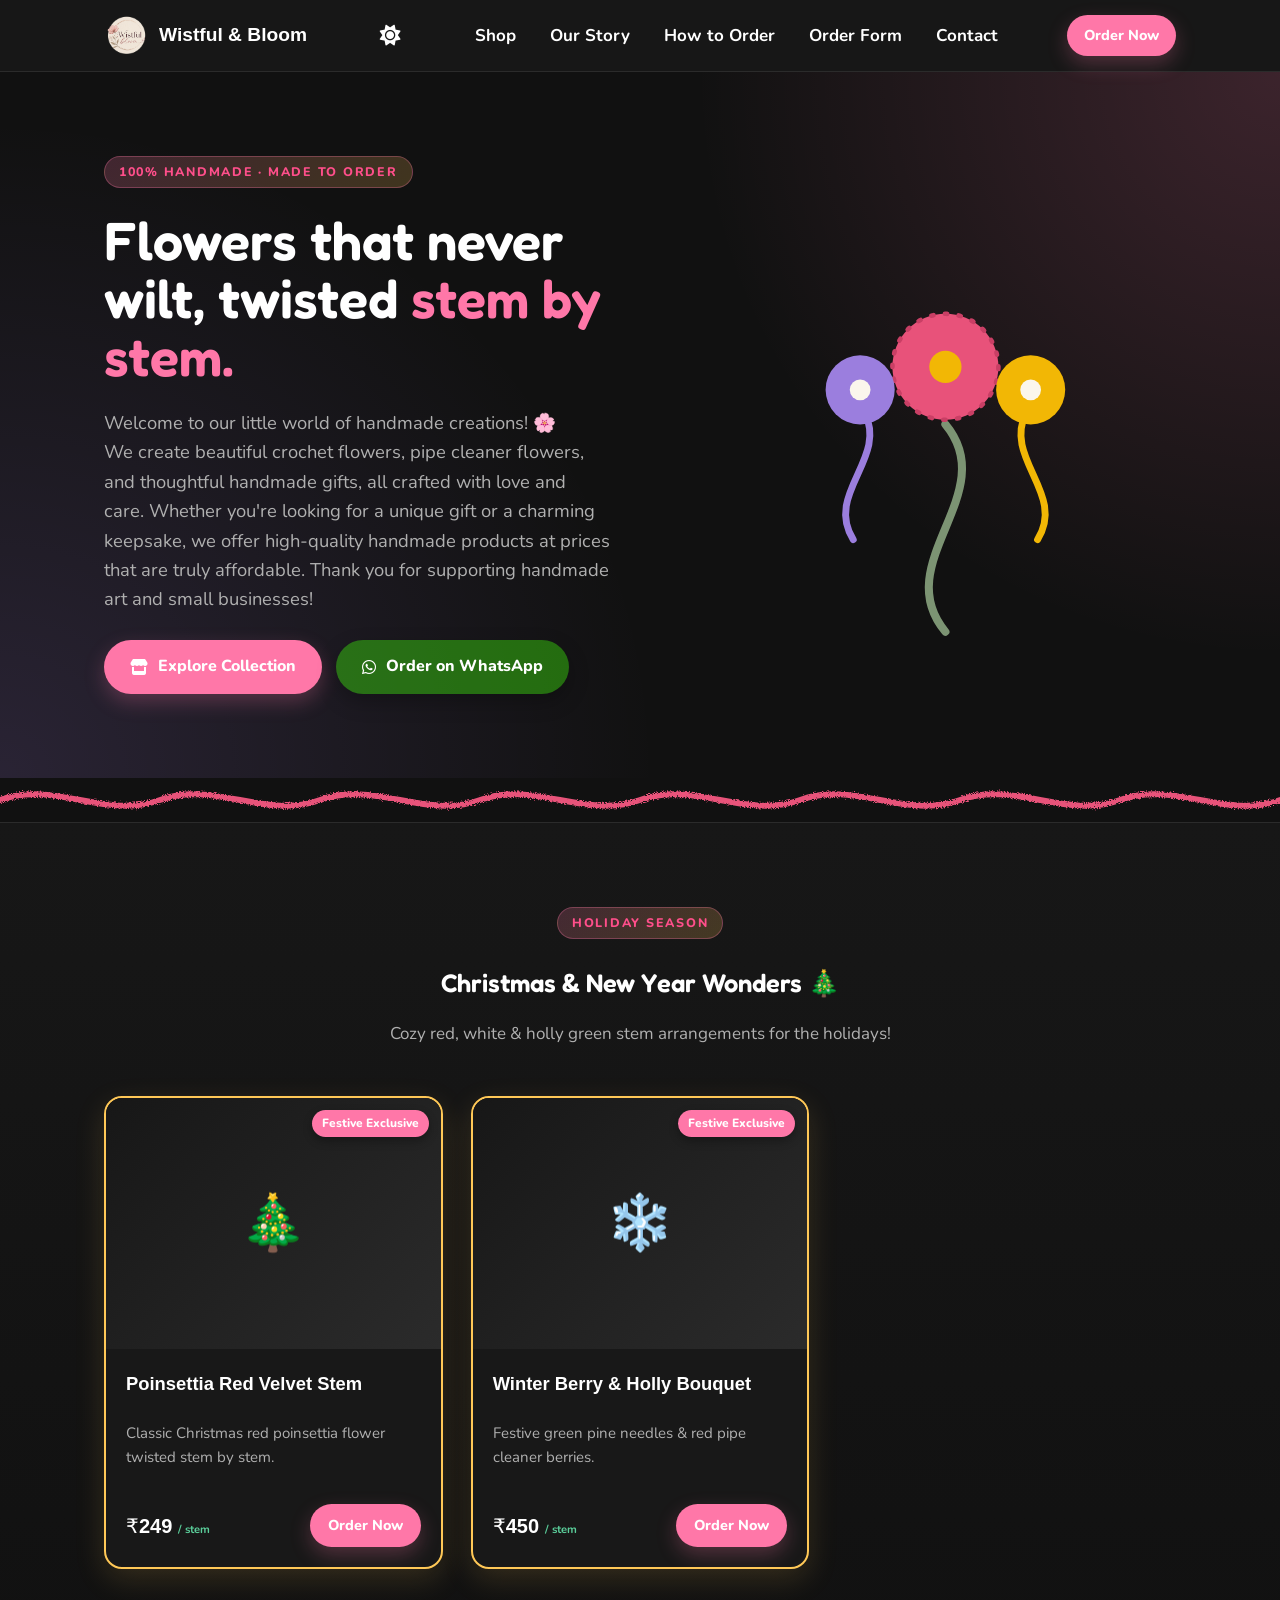
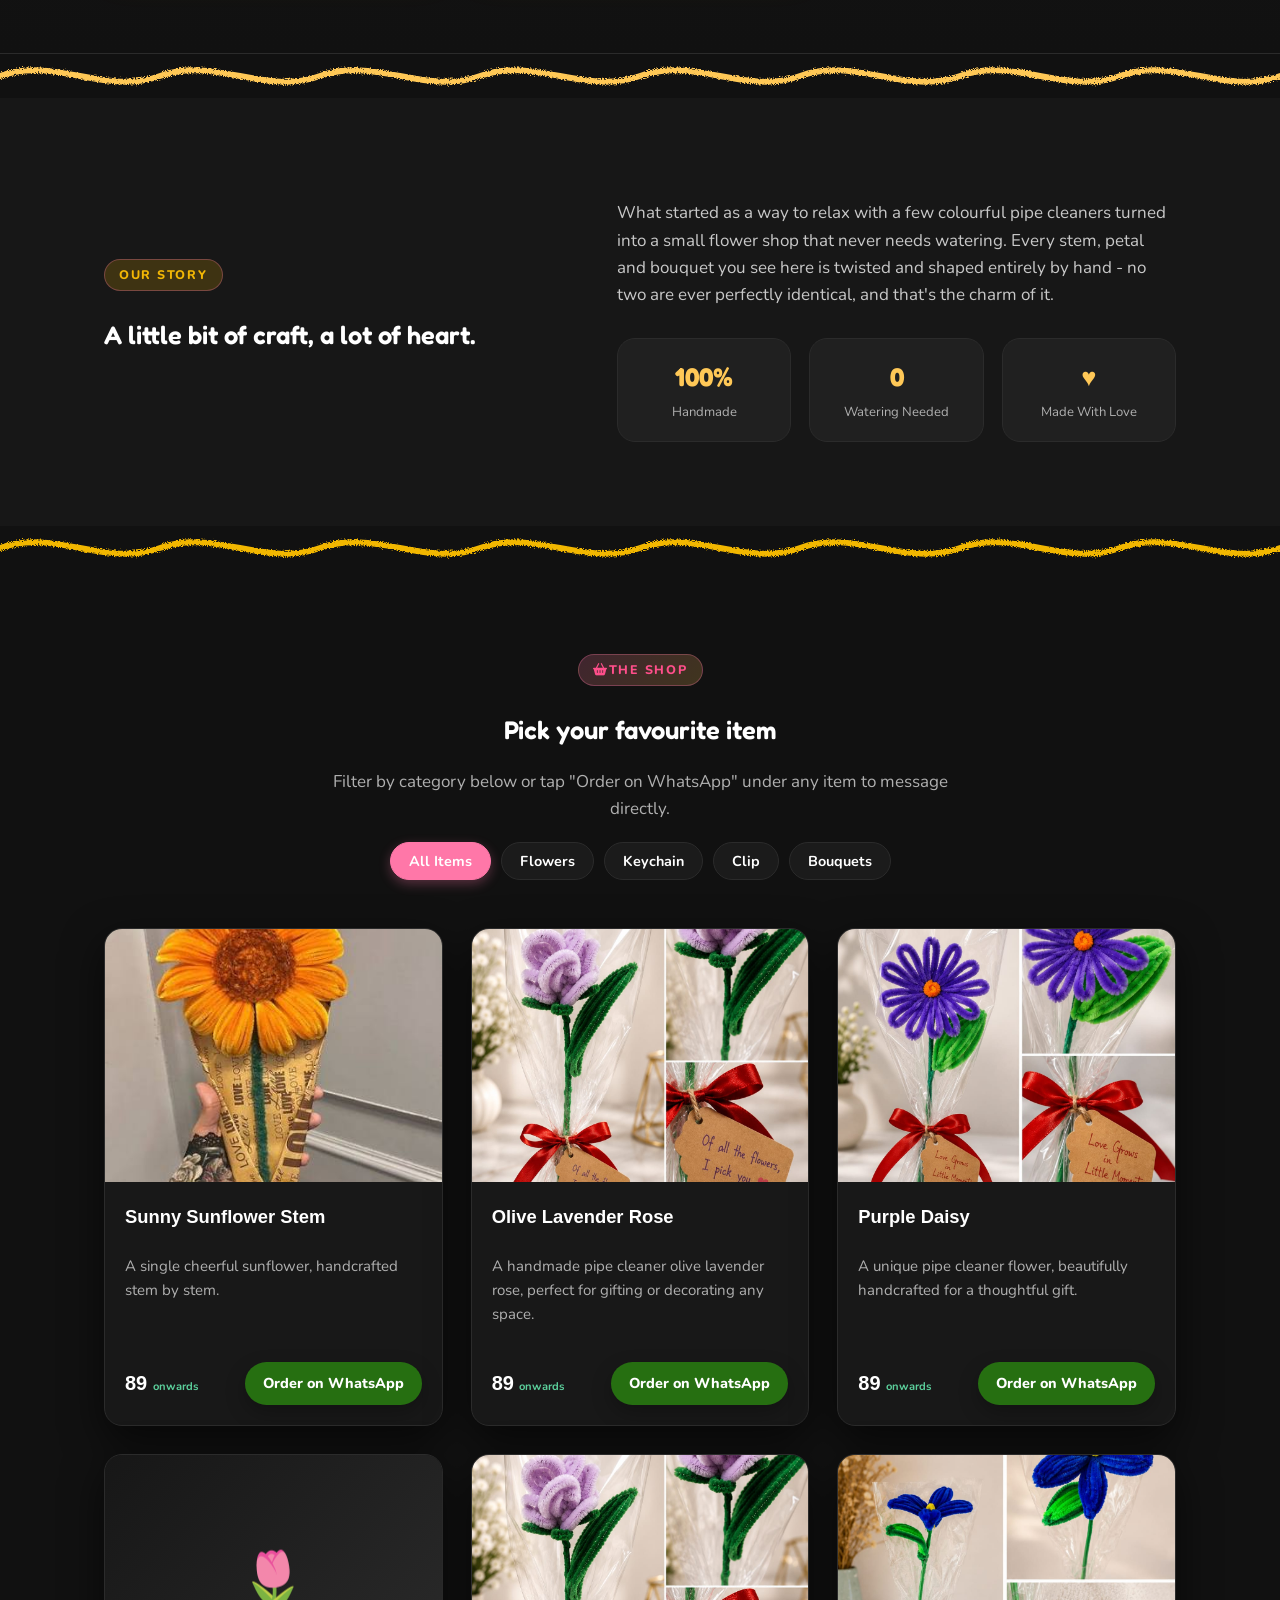
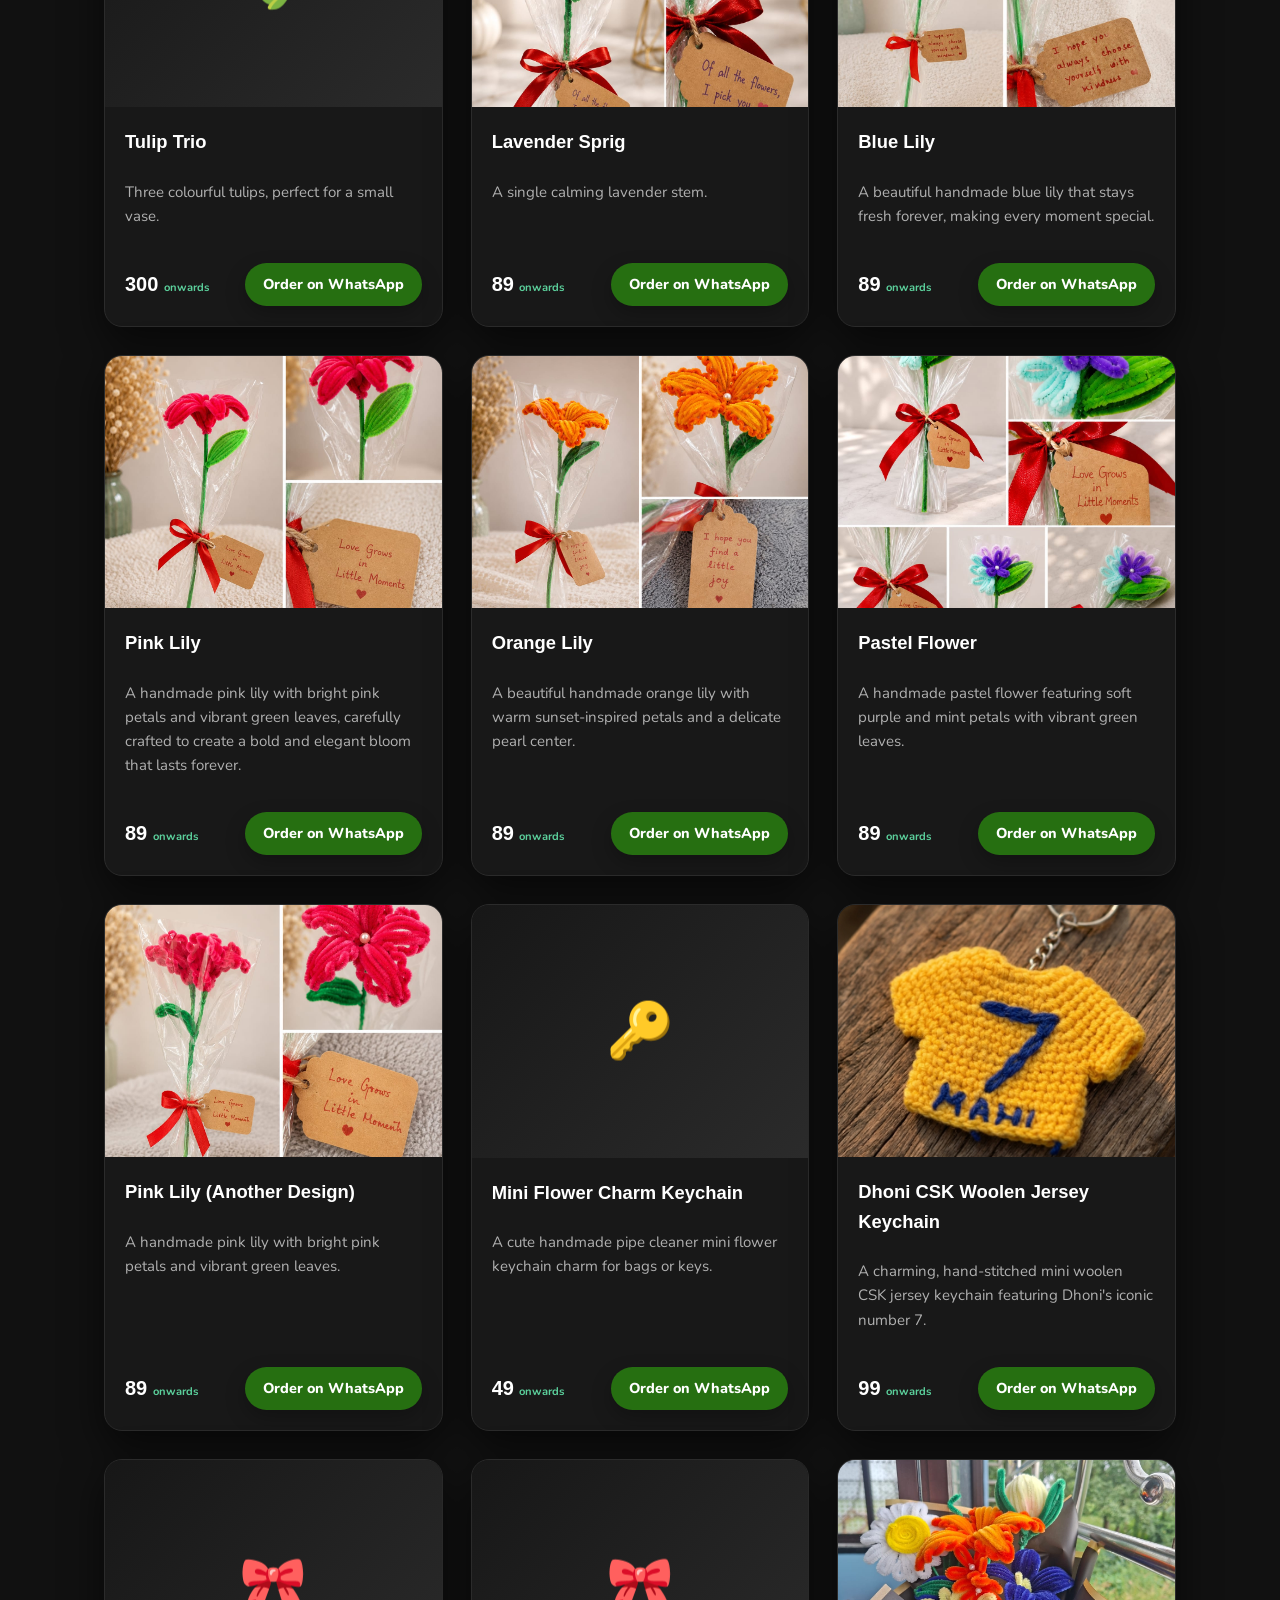
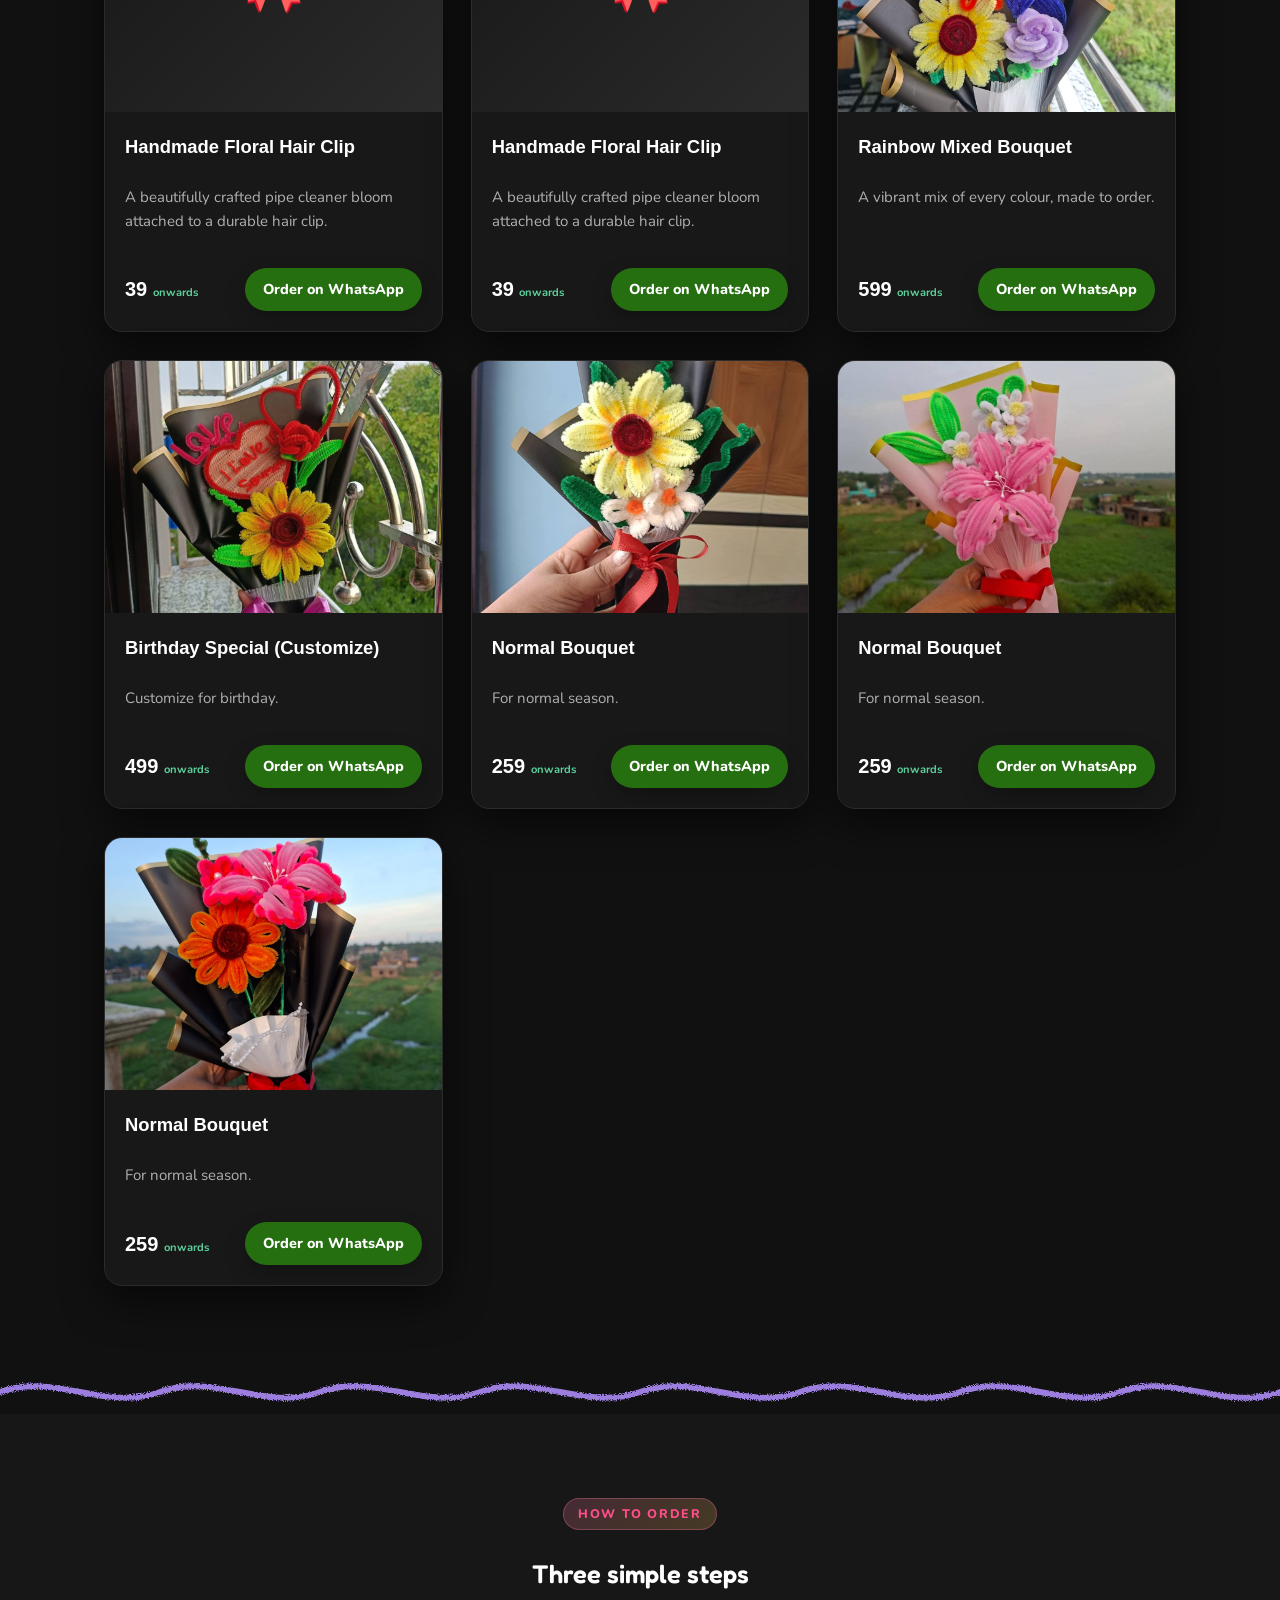
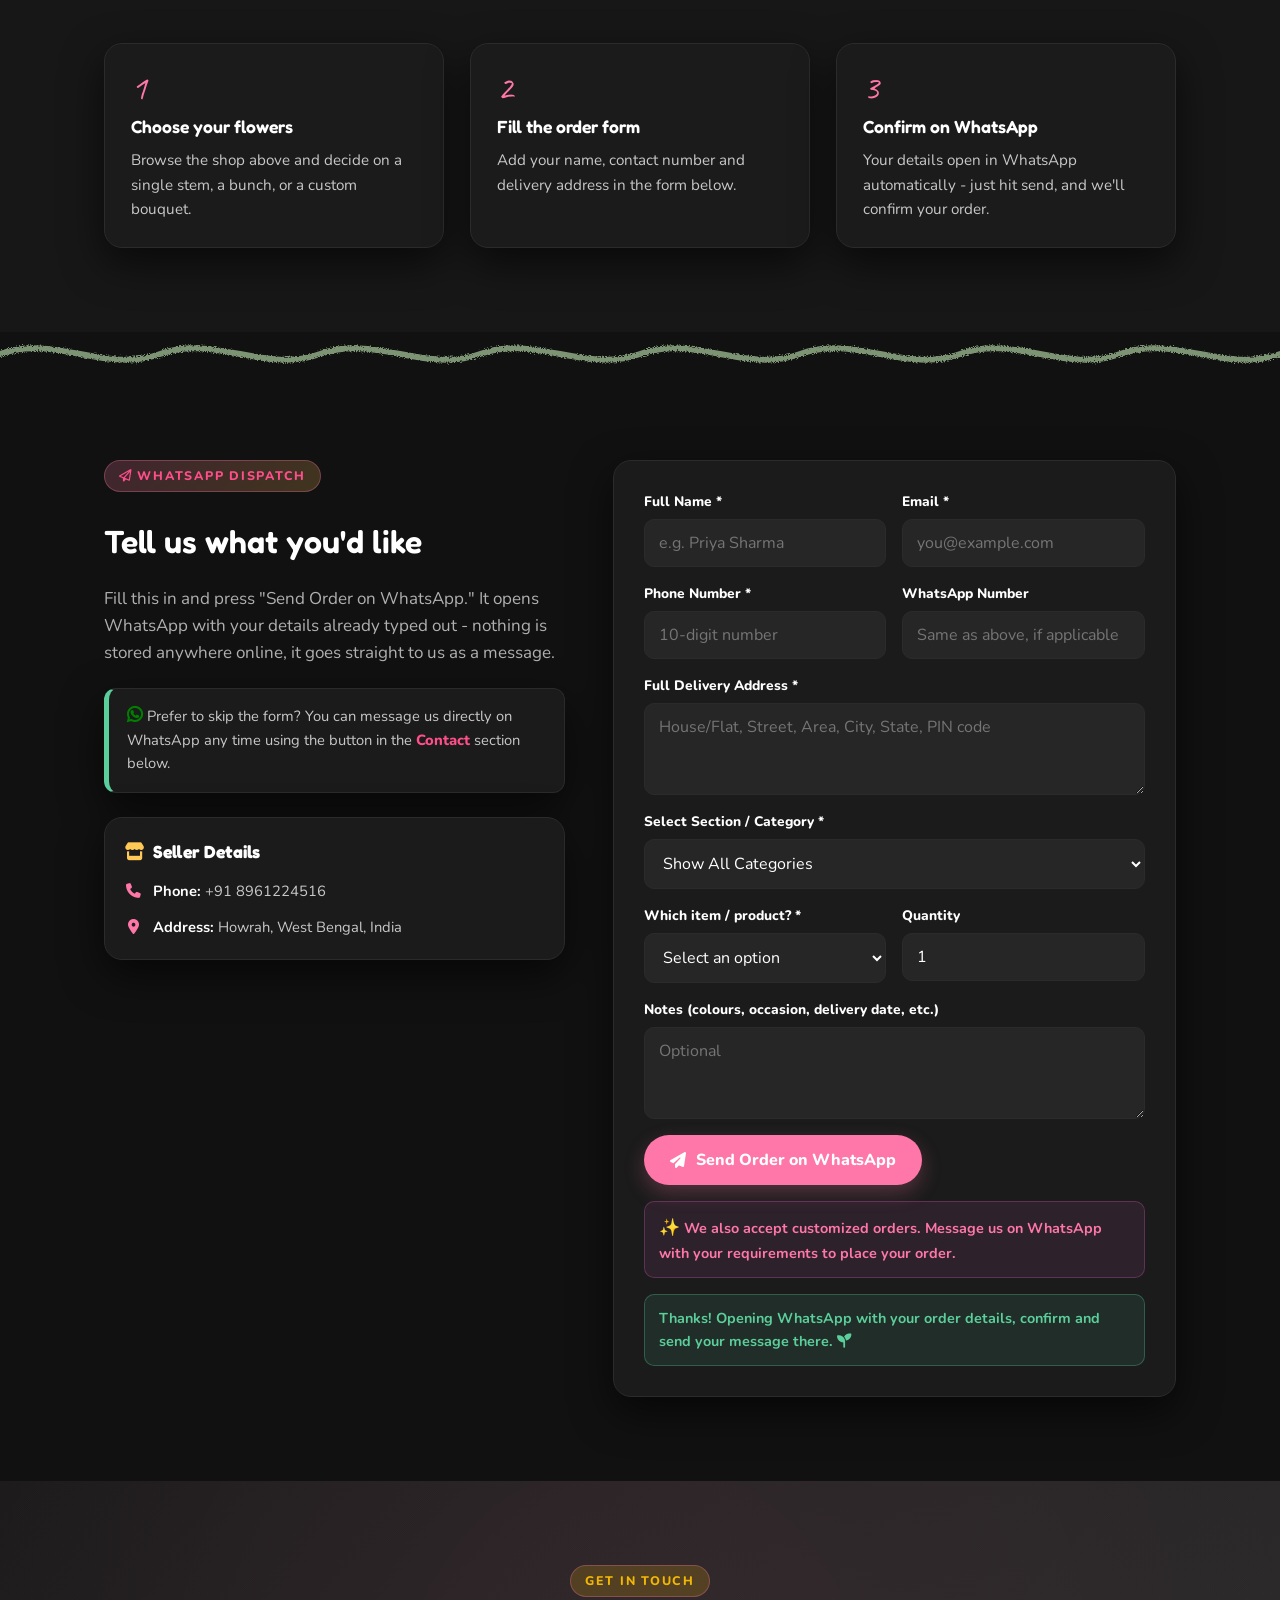
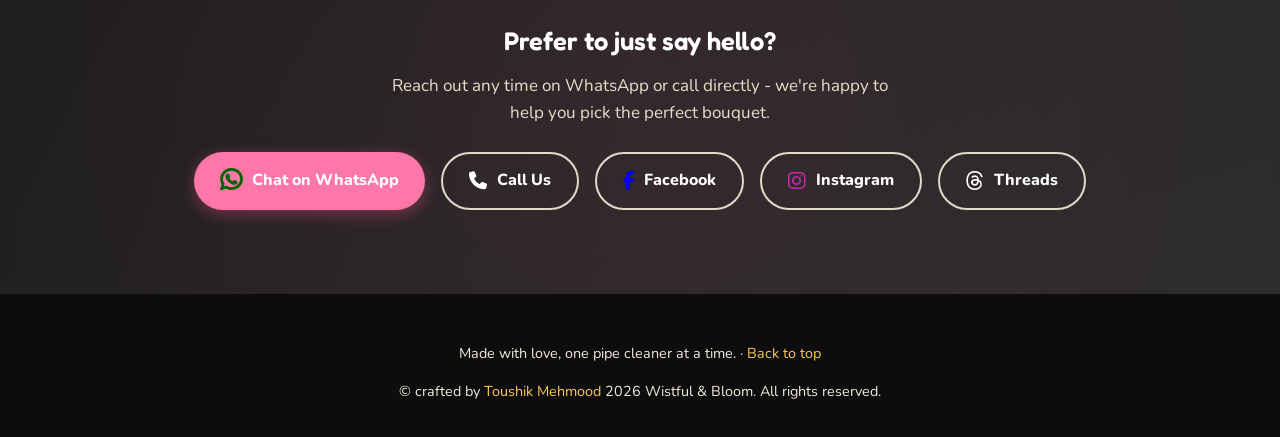
==== commit 958bac7f: "small changes" ====
--- a/index.html
+++ b/index.html
@@ -80,8 +80,8 @@
                         Thank you for supporting handmade art and small businesses!
                     </p>
                     <div class="hero_actions">
-                        <a href="#shop" class="btn btn_primary">See the Flowers</a>
-                        <a href="#order" class="btn btn_dark">Order on WhatsApp</a>
+                        <a href="#shop" class="btn btn_primary"><i class="fa-solid fa-store"></i>Explore Collection</a>
+                        <a href="#order" class="btn btn_dark"><i class="fa-brands fa-whatsapp"></i>Order on WhatsApp</a>
                     </div>
                 </div>
                 <div class="hero_art" aria-hidden="true">
@@ -176,7 +176,7 @@
         <section class="shop" id="shop">
             <div class="wrap">
                 <div class="shop_head">
-                    <span class="eyebrow">The Shop</span>
+                    <span class="eyebrow"><i class="fa-solid fa-basket-shopping"></i>The Shop</span>
                     <h2>Pick your favourite item</h2>
                     <p>
                         Filter by category below or tap "Order on WhatsApp" under any item to message directly.
@@ -250,7 +250,7 @@
         <section id="order">
             <div class="wrap order_wrap">
                 <div class="order_info">
-                    <span class="eyebrow">Place An Order</span>
+                    <span class="eyebrow"><i class="fa-paper-plane fa-regular"></i> WHATSAPP DISPATCH</span>
                     <h2>Tell us what you'd like</h2>
                     <p>
                         Fill this in and press "Send Order on WhatsApp." It opens WhatsApp
@@ -347,7 +347,7 @@
                     </div>
 
                     <button type="submit" class="btn btn_primary" style="justify-self: start">
-                        Send Order on WhatsApp
+                        <i class="fa-paper-plane fa-solid"></i>Send Order on WhatsApp
                     </button>
                     <div class="form_msg information" id="formMsg">
                         <span style="font-size: 17px;">&#10024;</span>
@@ -401,11 +401,13 @@
     </main>
 
     <footer>
-        <div id="footerShopName">Wistful &amp; Bloom</div>
         <p>
             Made with love, one pipe cleaner at a time. &middot;
             <a href="#top">Back to top</a>
         </p>
+        <div class="footer_text">
+            &copy; crafted by <a href="">Toushik Mehmood</a> 2026 <span id="footerShopName">Wistful &amp; Bloom</span>. All rights reserved.
+        </div>
     </footer>
 
     <!-- ============================= AMAZON-STYLE PRODUCT MODAL ============================= -->
--- a/BloomStyle.css
+++ b/BloomStyle.css
@@ -118,6 +118,7 @@
 
 .eyebrow {
     display: inline-block;
+    gap: 6px;
     font-family: "Nunito", sans-serif;
     font-weight: 800;
     letter-spacing: 0.14em;
@@ -125,7 +126,7 @@
     font-size: 0.78rem;
     color: var(--coral_dark);
     background: linear-gradient(135deg, rgba(255, 119, 168, 0.2), rgba(255, 200, 87, 0.2));
-    padding: 6px 16px;
+    padding: 5px 14px;
     border-radius: 999px;
     margin-bottom: 16px;
     border: 1px solid rgba(255, 119, 168, 0.3);
